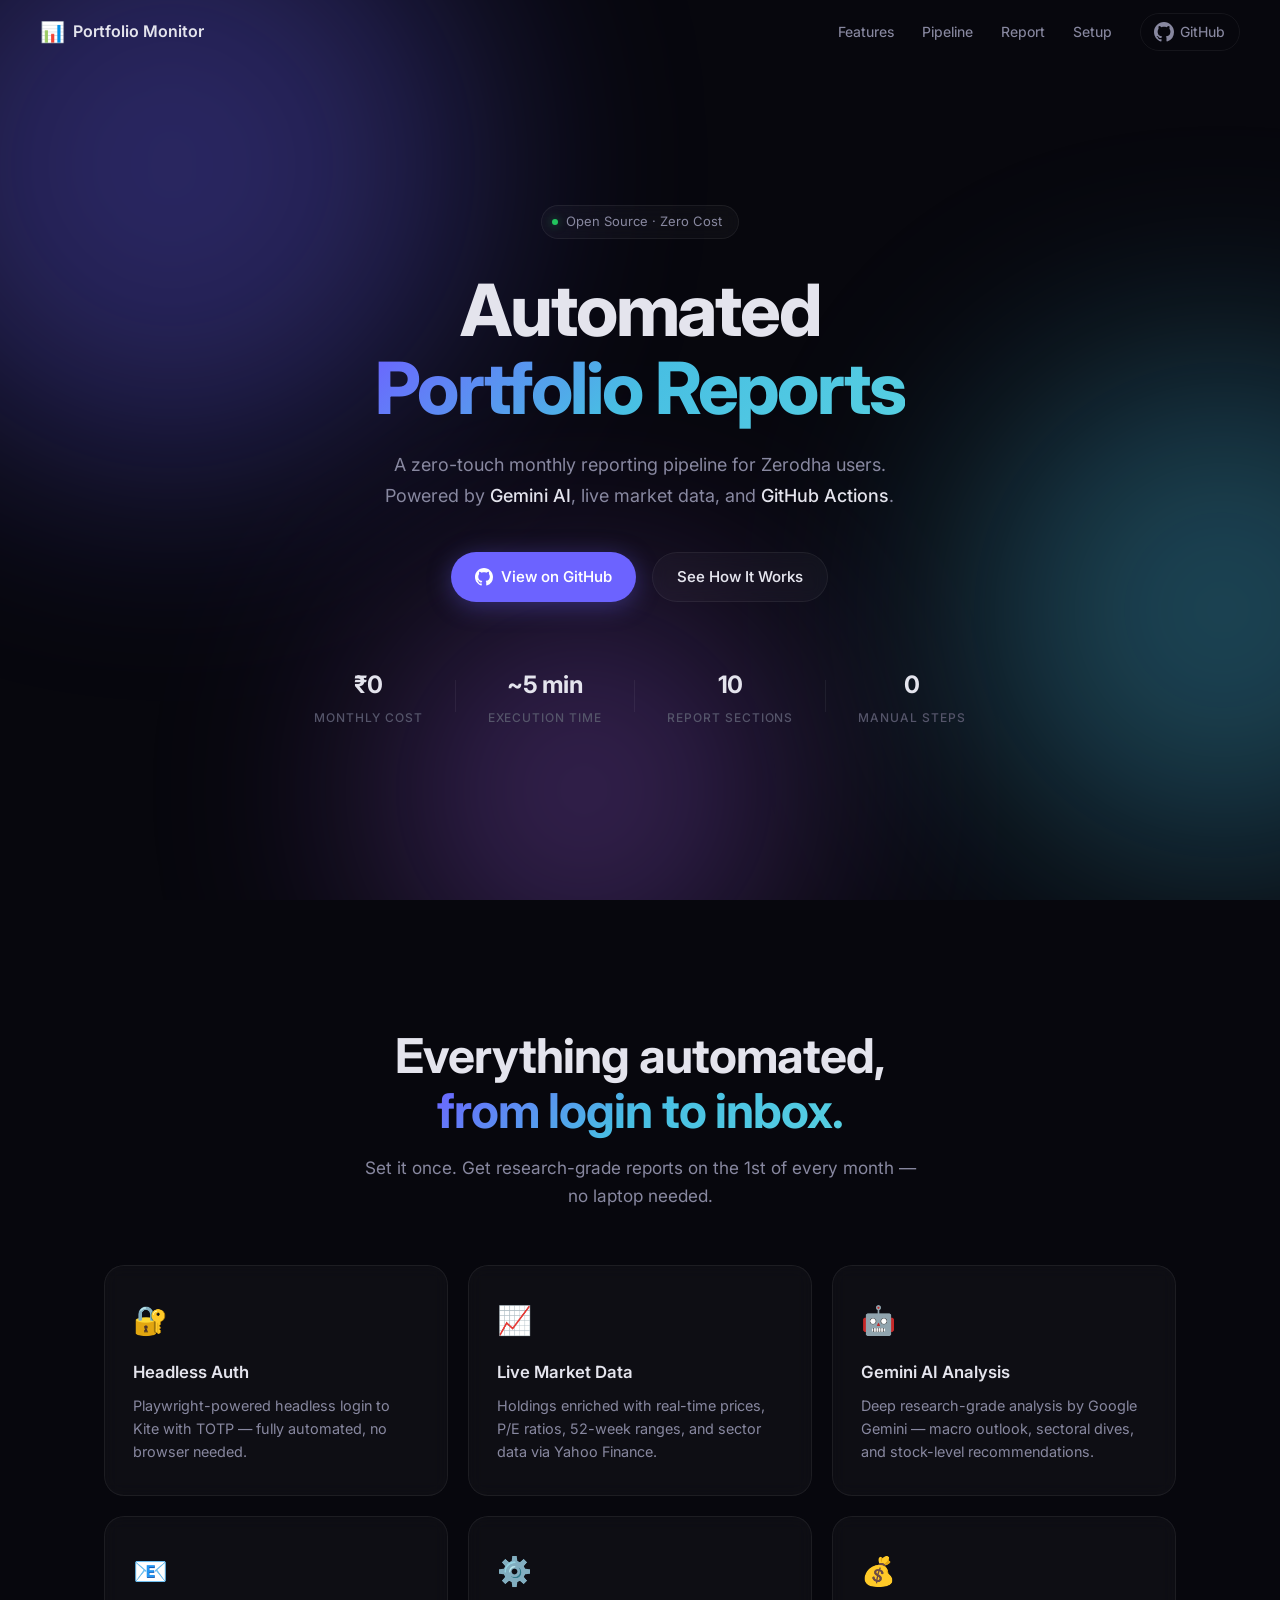
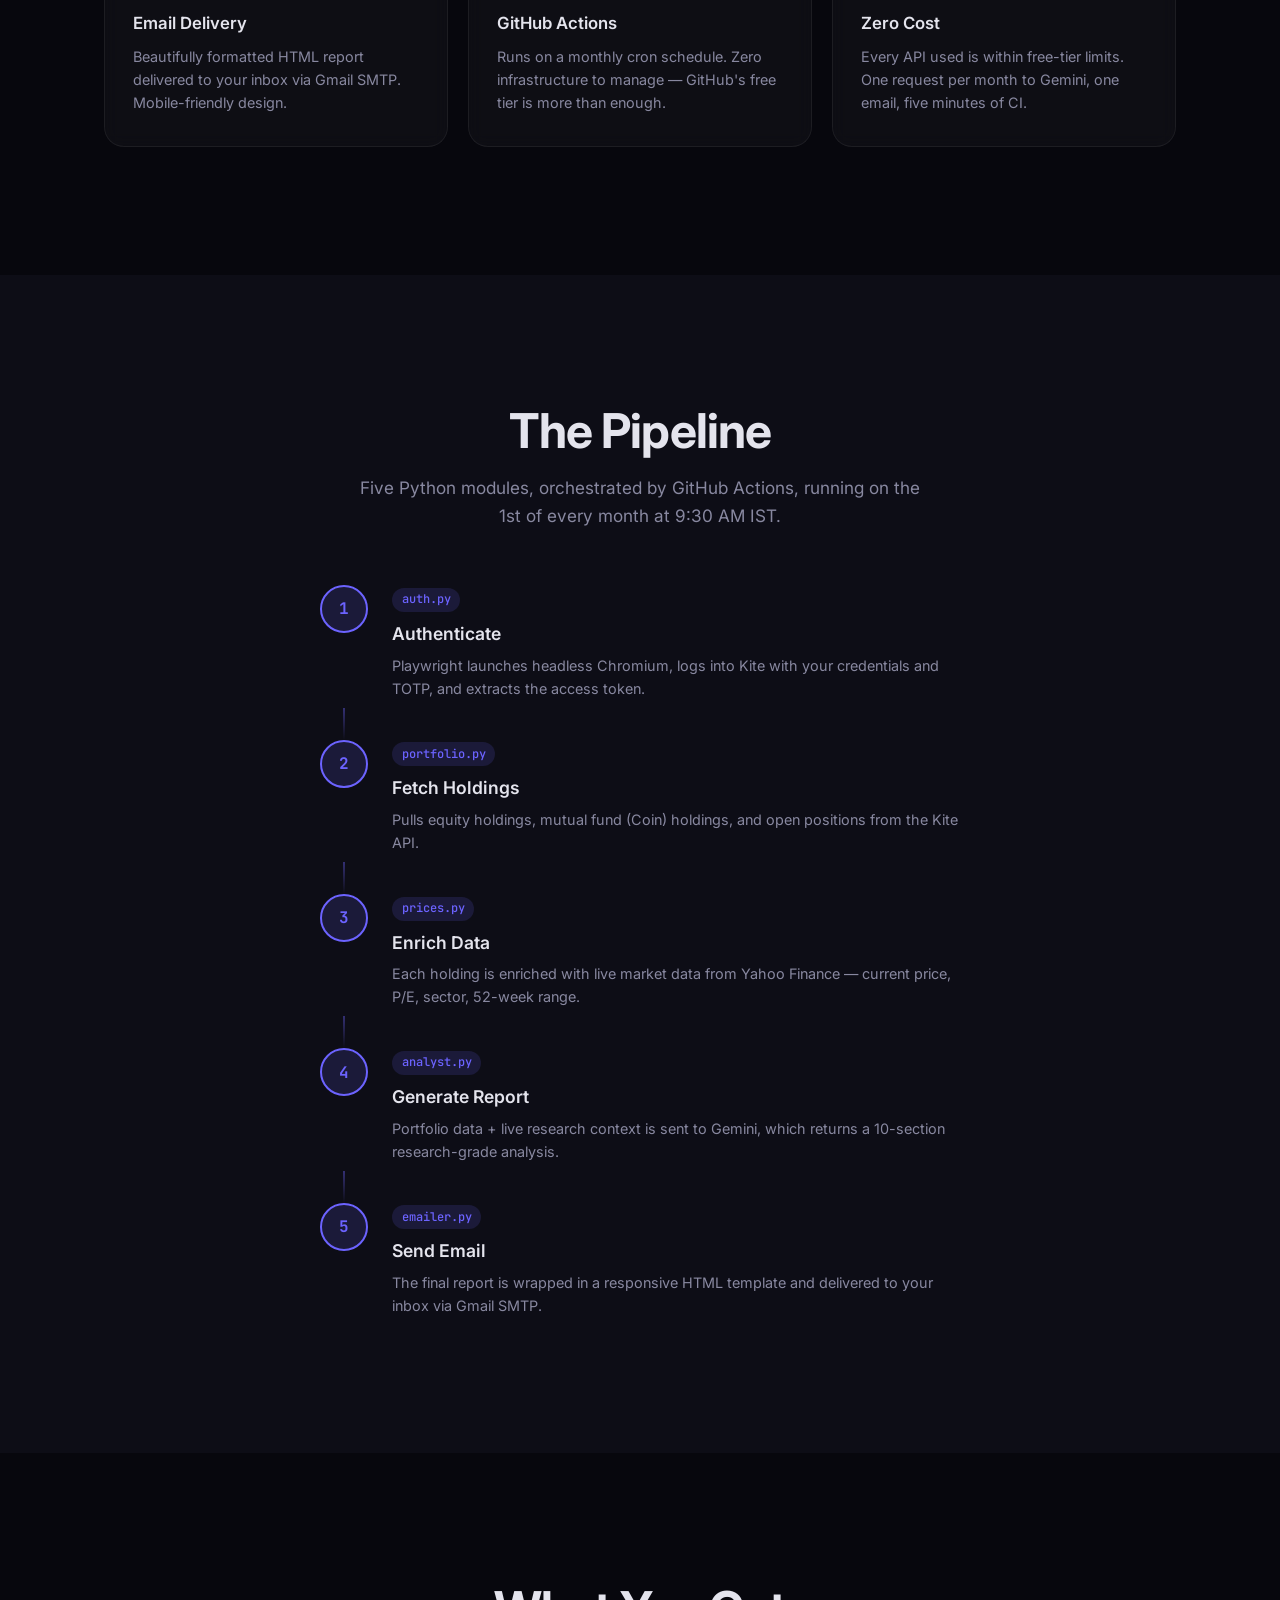
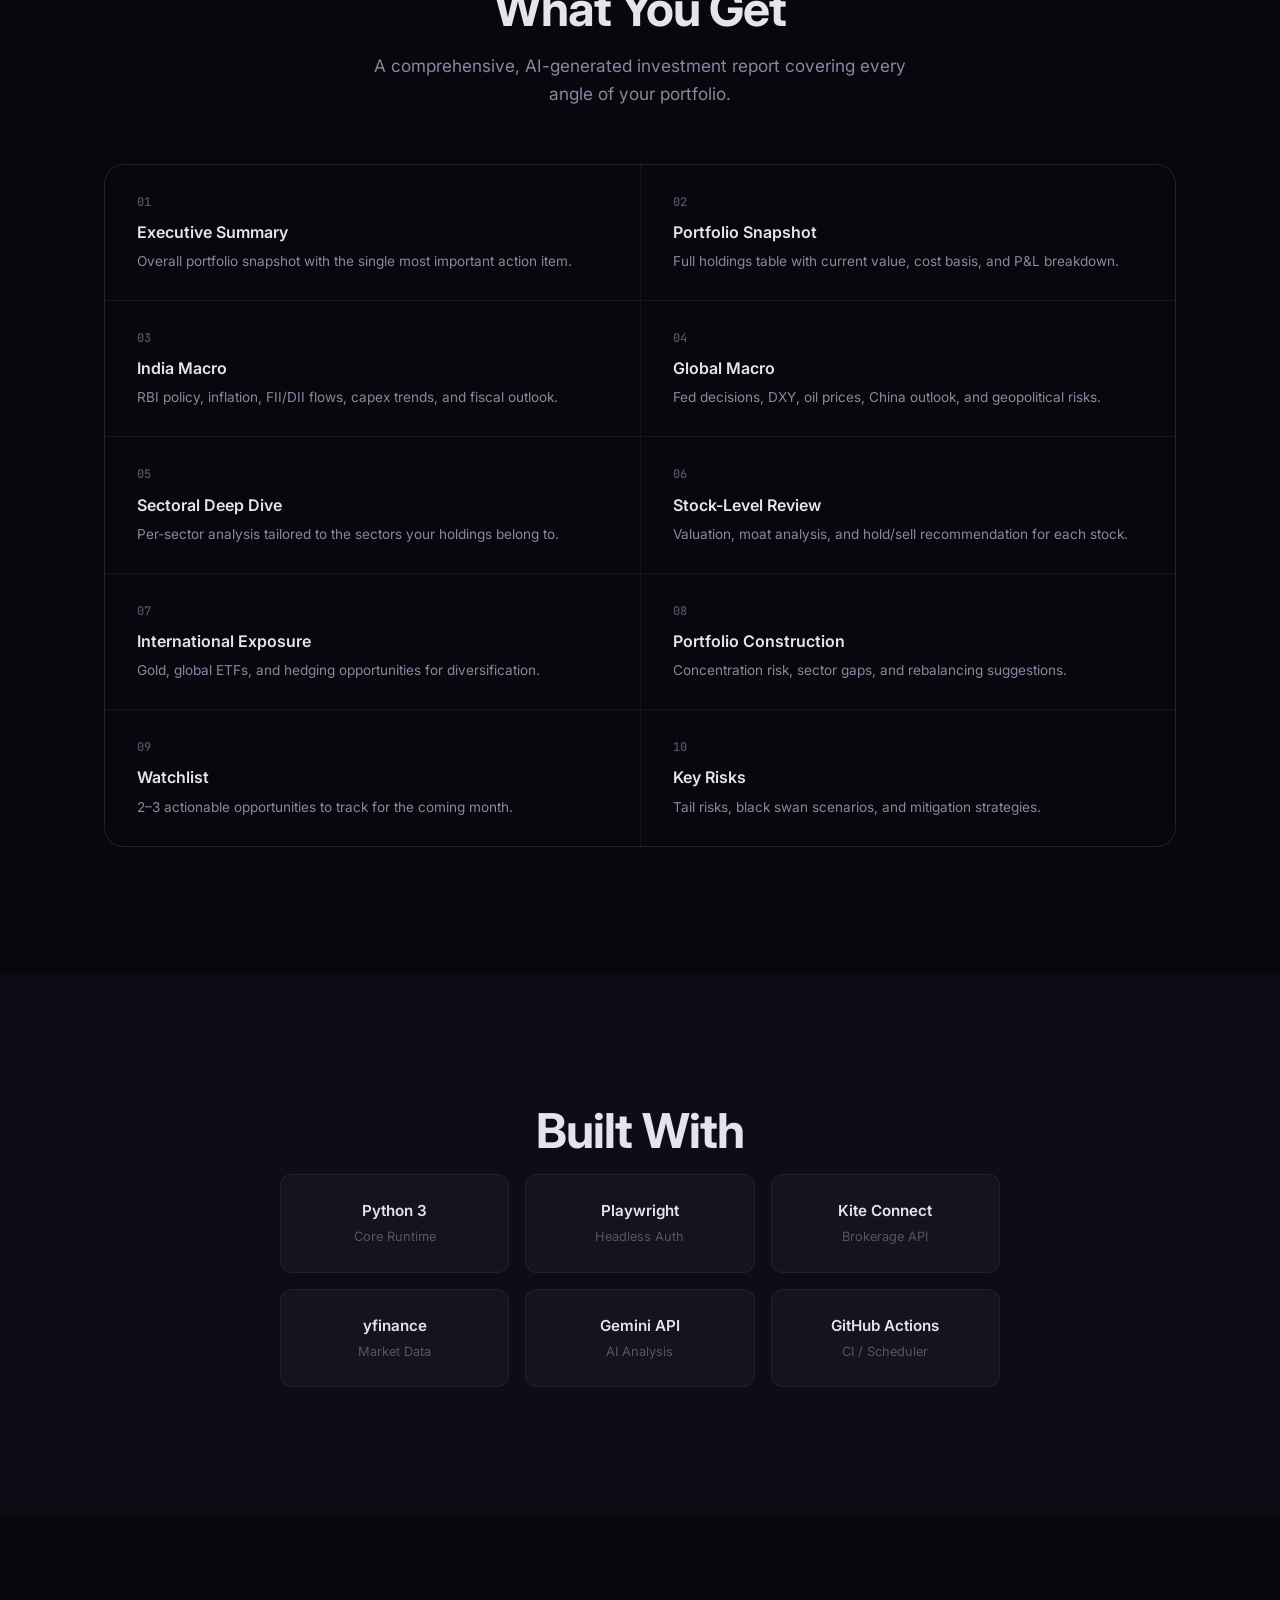
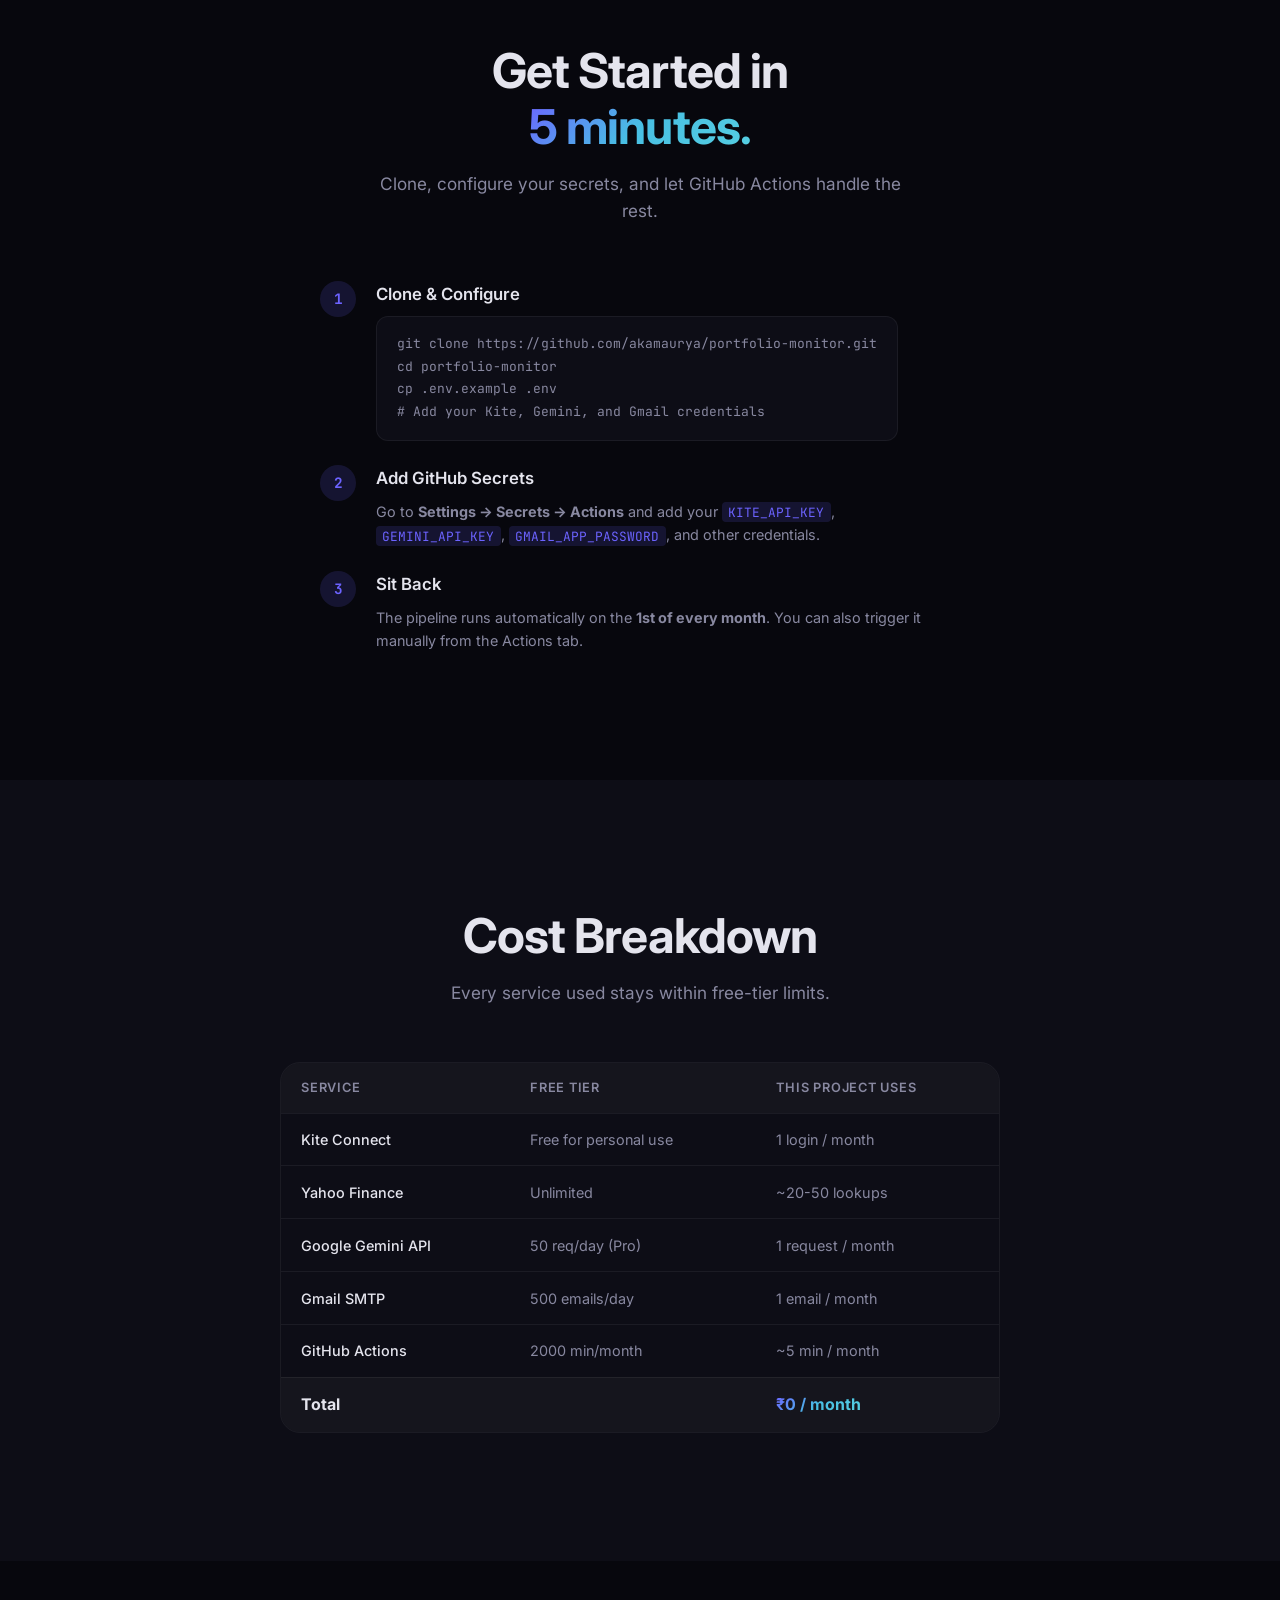
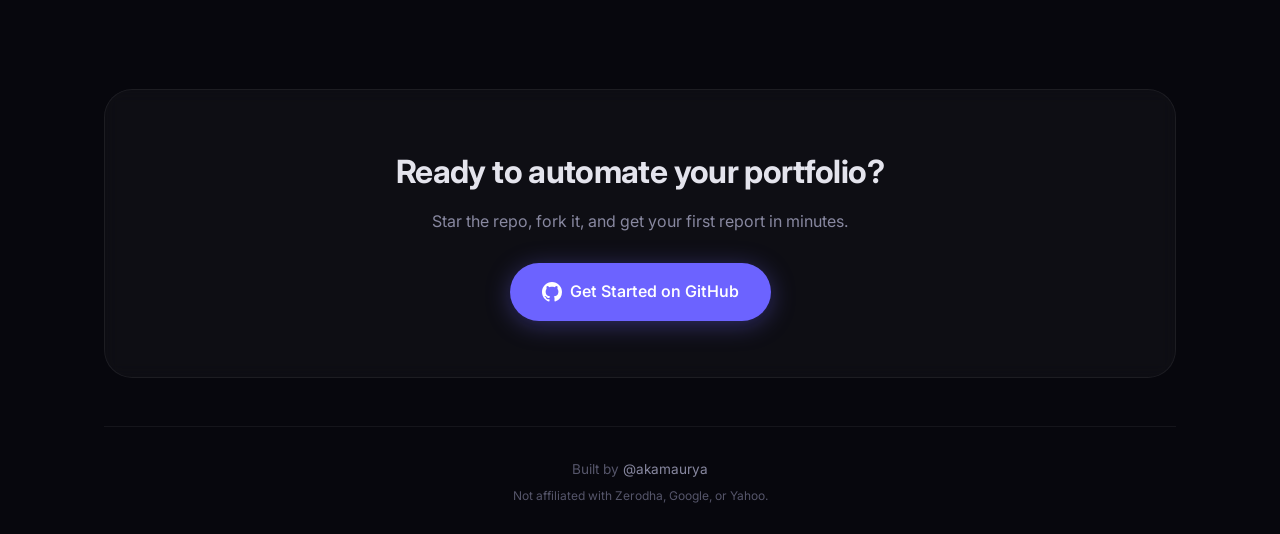
==== docs/index.html @ 53719cc4 "feat: implement premium dark-themed UI for Portfolio Monitor documentation" ====
<!DOCTYPE html>
<html lang="en">
<head>
  <meta charset="UTF-8" />
  <meta name="viewport" content="width=device-width, initial-scale=1.0" />
  <title>Portfolio Monitor — Automated Monthly Investment Reports</title>
  <meta name="description" content="Fully automated monthly portfolio reporting for Zerodha users. Zero-touch pipeline powered by GitHub Actions, Gemini AI, and live market data." />
  <meta name="theme-color" content="#0a0a0f" />

  <!-- Open Graph -->
  <meta property="og:title" content="Portfolio Monitor" />
  <meta property="og:description" content="Automated monthly investment reports for Zerodha portfolios. Powered by Gemini AI." />
  <meta property="og:type" content="website" />

  <!-- Fonts -->
  <link rel="preconnect" href="https://fonts.googleapis.com" />
  <link rel="preconnect" href="https://fonts.gstatic.com" crossorigin />
  <link href="https://fonts.googleapis.com/css2?family=Inter:wght@300;400;500;600;700&family=JetBrains+Mono:wght@400;500&display=swap" rel="stylesheet" />

  <link rel="stylesheet" href="style.css" />
</head>
<body>

  <!-- ─── Ambient Background ─── -->
  <div class="ambient-bg">
    <div class="orb orb-1"></div>
    <div class="orb orb-2"></div>
    <div class="orb orb-3"></div>
  </div>

  <!-- ─── Navigation ─── -->
  <nav class="nav" id="nav">
    <div class="nav-inner">
      <a href="#" class="nav-logo">
        <span class="nav-logo-icon">📊</span>
        <span class="nav-logo-text">Portfolio Monitor</span>
      </a>
      <div class="nav-links">
        <a href="#features">Features</a>
        <a href="#pipeline">Pipeline</a>
        <a href="#report">Report</a>
        <a href="#setup">Setup</a>
        <a href="https://github.com/akamaurya/portfolio-monitor" target="_blank" rel="noopener" class="nav-github">
          <svg width="20" height="20" viewBox="0 0 24 24" fill="currentColor"><path d="M12 0C5.37 0 0 5.37 0 12c0 5.31 3.435 9.795 8.205 11.385.6.105.825-.255.825-.57 0-.285-.015-1.23-.015-2.235-3.015.555-3.795-.735-4.035-1.41-.135-.345-.72-1.41-1.23-1.695-.42-.225-1.02-.78-.015-.795.945-.015 1.62.87 1.845 1.23 1.08 1.815 2.805 1.305 3.495.99.105-.78.42-1.305.765-1.605-2.67-.3-5.46-1.335-5.46-5.925 0-1.305.465-2.385 1.23-3.225-.12-.3-.54-1.53.12-3.18 0 0 1.005-.315 3.3 1.23.96-.27 1.98-.405 3-.405s2.04.135 3 .405c2.295-1.56 3.3-1.23 3.3-1.23.66 1.65.24 2.88.12 3.18.765.84 1.23 1.905 1.23 3.225 0 4.605-2.805 5.625-5.475 5.925.435.375.81 1.095.81 2.22 0 1.605-.015 2.895-.015 3.3 0 .315.225.69.825.57A12.02 12.02 0 0024 12c0-6.63-5.37-12-12-12z"/></svg>
          <span>GitHub</span>
        </a>
      </div>
    </div>
  </nav>

  <!-- ─── Hero ─── -->
  <header class="hero" id="hero">
    <div class="hero-content">
      <div class="hero-badge">
        <span class="badge-dot"></span>
        Open Source · Zero Cost
      </div>
      <h1 class="hero-title">
        Automated<br />
        <span class="gradient-text">Portfolio Reports</span>
      </h1>
      <p class="hero-subtitle">
        A zero-touch monthly reporting pipeline for Zerodha users.<br />
        Powered by <strong>Gemini AI</strong>, live market data, and <strong>GitHub Actions</strong>.
      </p>
      <div class="hero-actions">
        <a href="https://github.com/akamaurya/portfolio-monitor" target="_blank" rel="noopener" class="btn btn-primary">
          <svg width="18" height="18" viewBox="0 0 24 24" fill="currentColor"><path d="M12 0C5.37 0 0 5.37 0 12c0 5.31 3.435 9.795 8.205 11.385.6.105.825-.255.825-.57 0-.285-.015-1.23-.015-2.235-3.015.555-3.795-.735-4.035-1.41-.135-.345-.72-1.41-1.23-1.695-.42-.225-1.02-.78-.015-.795.945-.015 1.62.87 1.845 1.23 1.08 1.815 2.805 1.305 3.495.99.105-.78.42-1.305.765-1.605-2.67-.3-5.46-1.335-5.46-5.925 0-1.305.465-2.385 1.23-3.225-.12-.3-.54-1.53.12-3.18 0 0 1.005-.315 3.3 1.23.96-.27 1.98-.405 3-.405s2.04.135 3 .405c2.295-1.56 3.3-1.23 3.3-1.23.66 1.65.24 2.88.12 3.18.765.84 1.23 1.905 1.23 3.225 0 4.605-2.805 5.625-5.475 5.925.435.375.81 1.095.81 2.22 0 1.605-.015 2.895-.015 3.3 0 .315.225.69.825.57A12.02 12.02 0 0024 12c0-6.63-5.37-12-12-12z"/></svg>
          View on GitHub
        </a>
        <a href="#pipeline" class="btn btn-secondary">See How It Works</a>
      </div>

      <div class="hero-stats">
        <div class="stat">
          <span class="stat-value">₹0</span>
          <span class="stat-label">Monthly Cost</span>
        </div>
        <div class="stat-divider"></div>
        <div class="stat">
          <span class="stat-value">~5 min</span>
          <span class="stat-label">Execution Time</span>
        </div>
        <div class="stat-divider"></div>
        <div class="stat">
          <span class="stat-value">10</span>
          <span class="stat-label">Report Sections</span>
        </div>
        <div class="stat-divider"></div>
        <div class="stat">
          <span class="stat-value">0</span>
          <span class="stat-label">Manual Steps</span>
        </div>
      </div>
    </div>
  </header>

  <!-- ─── Features ─── -->
  <section class="section" id="features">
    <div class="container">
      <h2 class="section-title">Everything automated,<br /><span class="gradient-text">from login to inbox.</span></h2>
      <p class="section-subtitle">Set it once. Get research-grade reports on the 1st of every month — no laptop needed.</p>

      <div class="features-grid">
        <div class="feature-card" style="--delay: 0">
          <div class="feature-icon">🔐</div>
          <h3>Headless Auth</h3>
          <p>Playwright-powered headless login to Kite with TOTP — fully automated, no browser needed.</p>
        </div>
        <div class="feature-card" style="--delay: 1">
          <div class="feature-icon">📈</div>
          <h3>Live Market Data</h3>
          <p>Holdings enriched with real-time prices, P/E ratios, 52-week ranges, and sector data via Yahoo Finance.</p>
        </div>
        <div class="feature-card" style="--delay: 2">
          <div class="feature-icon">🤖</div>
          <h3>Gemini AI Analysis</h3>
          <p>Deep research-grade analysis by Google Gemini — macro outlook, sectoral dives, and stock-level recommendations.</p>
        </div>
        <div class="feature-card" style="--delay: 3">
          <div class="feature-icon">📧</div>
          <h3>Email Delivery</h3>
          <p>Beautifully formatted HTML report delivered to your inbox via Gmail SMTP. Mobile-friendly design.</p>
        </div>
        <div class="feature-card" style="--delay: 4">
          <div class="feature-icon">⚙️</div>
          <h3>GitHub Actions</h3>
          <p>Runs on a monthly cron schedule. Zero infrastructure to manage — GitHub's free tier is more than enough.</p>
        </div>
        <div class="feature-card" style="--delay: 5">
          <div class="feature-icon">💰</div>
          <h3>Zero Cost</h3>
          <p>Every API used is within free-tier limits. One request per month to Gemini, one email, five minutes of CI.</p>
        </div>
      </div>
    </div>
  </section>

  <!-- ─── Pipeline ─── -->
  <section class="section section-alt" id="pipeline">
    <div class="container">
      <h2 class="section-title">The Pipeline</h2>
      <p class="section-subtitle">Five Python modules, orchestrated by GitHub Actions, running on the 1st of every month at 9:30 AM IST.</p>

      <div class="pipeline">
        <div class="pipeline-step">
          <div class="pipeline-node">
            <span class="pipeline-num">1</span>
          </div>
          <div class="pipeline-content">
            <div class="pipeline-file">auth.py</div>
            <h3>Authenticate</h3>
            <p>Playwright launches headless Chromium, logs into Kite with your credentials and TOTP, and extracts the access token.</p>
          </div>
        </div>

        <div class="pipeline-connector"></div>

        <div class="pipeline-step">
          <div class="pipeline-node">
            <span class="pipeline-num">2</span>
          </div>
          <div class="pipeline-content">
            <div class="pipeline-file">portfolio.py</div>
            <h3>Fetch Holdings</h3>
            <p>Pulls equity holdings, mutual fund (Coin) holdings, and open positions from the Kite API.</p>
          </div>
        </div>

        <div class="pipeline-connector"></div>

        <div class="pipeline-step">
          <div class="pipeline-node">
            <span class="pipeline-num">3</span>
          </div>
          <div class="pipeline-content">
            <div class="pipeline-file">prices.py</div>
            <h3>Enrich Data</h3>
            <p>Each holding is enriched with live market data from Yahoo Finance — current price, P/E, sector, 52-week range.</p>
          </div>
        </div>

        <div class="pipeline-connector"></div>

        <div class="pipeline-step">
          <div class="pipeline-node">
            <span class="pipeline-num">4</span>
          </div>
          <div class="pipeline-content">
            <div class="pipeline-file">analyst.py</div>
            <h3>Generate Report</h3>
            <p>Portfolio data + live research context is sent to Gemini, which returns a 10-section research-grade analysis.</p>
          </div>
        </div>

        <div class="pipeline-connector"></div>

        <div class="pipeline-step">
          <div class="pipeline-node">
            <span class="pipeline-num">5</span>
          </div>
          <div class="pipeline-content">
            <div class="pipeline-file">emailer.py</div>
            <h3>Send Email</h3>
            <p>The final report is wrapped in a responsive HTML template and delivered to your inbox via Gmail SMTP.</p>
          </div>
        </div>
      </div>
    </div>
  </section>

  <!-- ─── Report Preview ─── -->
  <section class="section" id="report">
    <div class="container">
      <h2 class="section-title">What You Get</h2>
      <p class="section-subtitle">A comprehensive, AI-generated investment report covering every angle of your portfolio.</p>

      <div class="report-grid">
        <div class="report-item">
          <span class="report-num">01</span>
          <h4>Executive Summary</h4>
          <p>Overall portfolio snapshot with the single most important action item.</p>
        </div>
        <div class="report-item">
          <span class="report-num">02</span>
          <h4>Portfolio Snapshot</h4>
          <p>Full holdings table with current value, cost basis, and P&L breakdown.</p>
        </div>
        <div class="report-item">
          <span class="report-num">03</span>
          <h4>India Macro</h4>
          <p>RBI policy, inflation, FII/DII flows, capex trends, and fiscal outlook.</p>
        </div>
        <div class="report-item">
          <span class="report-num">04</span>
          <h4>Global Macro</h4>
          <p>Fed decisions, DXY, oil prices, China outlook, and geopolitical risks.</p>
        </div>
        <div class="report-item">
          <span class="report-num">05</span>
          <h4>Sectoral Deep Dive</h4>
          <p>Per-sector analysis tailored to the sectors your holdings belong to.</p>
        </div>
        <div class="report-item">
          <span class="report-num">06</span>
          <h4>Stock-Level Review</h4>
          <p>Valuation, moat analysis, and hold/sell recommendation for each stock.</p>
        </div>
        <div class="report-item">
          <span class="report-num">07</span>
          <h4>International Exposure</h4>
          <p>Gold, global ETFs, and hedging opportunities for diversification.</p>
        </div>
        <div class="report-item">
          <span class="report-num">08</span>
          <h4>Portfolio Construction</h4>
          <p>Concentration risk, sector gaps, and rebalancing suggestions.</p>
        </div>
        <div class="report-item">
          <span class="report-num">09</span>
          <h4>Watchlist</h4>
          <p>2–3 actionable opportunities to track for the coming month.</p>
        </div>
        <div class="report-item">
          <span class="report-num">10</span>
          <h4>Key Risks</h4>
          <p>Tail risks, black swan scenarios, and mitigation strategies.</p>
        </div>
      </div>
    </div>
  </section>

  <!-- ─── Tech Stack ─── -->
  <section class="section section-alt" id="stack">
    <div class="container">
      <h2 class="section-title">Built With</h2>
      <div class="tech-grid">
        <div class="tech-item">
          <span class="tech-name">Python 3</span>
          <span class="tech-role">Core Runtime</span>
        </div>
        <div class="tech-item">
          <span class="tech-name">Playwright</span>
          <span class="tech-role">Headless Auth</span>
        </div>
        <div class="tech-item">
          <span class="tech-name">Kite Connect</span>
          <span class="tech-role">Brokerage API</span>
        </div>
        <div class="tech-item">
          <span class="tech-name">yfinance</span>
          <span class="tech-role">Market Data</span>
        </div>
        <div class="tech-item">
          <span class="tech-name">Gemini API</span>
          <span class="tech-role">AI Analysis</span>
        </div>
        <div class="tech-item">
          <span class="tech-name">GitHub Actions</span>
          <span class="tech-role">CI / Scheduler</span>
        </div>
      </div>
    </div>
  </section>

  <!-- ─── Quick Setup ─── -->
  <section class="section" id="setup">
    <div class="container">
      <h2 class="section-title">Get Started in<br /><span class="gradient-text">5 minutes.</span></h2>
      <p class="section-subtitle">Clone, configure your secrets, and let GitHub Actions handle the rest.</p>

      <div class="setup-steps">
        <div class="setup-step">
          <div class="setup-num">1</div>
          <div class="setup-body">
            <h4>Clone & Configure</h4>
            <pre><code>git clone https://github.com/akamaurya/portfolio-monitor.git
cd portfolio-monitor
cp .env.example .env
# Add your Kite, Gemini, and Gmail credentials</code></pre>
          </div>
        </div>

        <div class="setup-step">
          <div class="setup-num">2</div>
          <div class="setup-body">
            <h4>Add GitHub Secrets</h4>
            <p>Go to <strong>Settings → Secrets → Actions</strong> and add your <code>KITE_API_KEY</code>, <code>GEMINI_API_KEY</code>, <code>GMAIL_APP_PASSWORD</code>, and other credentials.</p>
          </div>
        </div>

        <div class="setup-step">
          <div class="setup-num">3</div>
          <div class="setup-body">
            <h4>Sit Back</h4>
            <p>The pipeline runs automatically on the <strong>1st of every month</strong>. You can also trigger it manually from the Actions tab.</p>
          </div>
        </div>
      </div>
    </div>
  </section>

  <!-- ─── Cost Table ─── -->
  <section class="section section-alt" id="cost">
    <div class="container">
      <h2 class="section-title">Cost Breakdown</h2>
      <p class="section-subtitle">Every service used stays within free-tier limits.</p>

      <div class="cost-table-wrapper">
        <table class="cost-table">
          <thead>
            <tr>
              <th>Service</th>
              <th>Free Tier</th>
              <th>This Project Uses</th>
            </tr>
          </thead>
          <tbody>
            <tr>
              <td>Kite Connect</td>
              <td>Free for personal use</td>
              <td>1 login / month</td>
            </tr>
            <tr>
              <td>Yahoo Finance</td>
              <td>Unlimited</td>
              <td>~20-50 lookups</td>
            </tr>
            <tr>
              <td>Google Gemini API</td>
              <td>50 req/day (Pro)</td>
              <td>1 request / month</td>
            </tr>
            <tr>
              <td>Gmail SMTP</td>
              <td>500 emails/day</td>
              <td>1 email / month</td>
            </tr>
            <tr>
              <td>GitHub Actions</td>
              <td>2000 min/month</td>
              <td>~5 min / month</td>
            </tr>
          </tbody>
          <tfoot>
            <tr>
              <td colspan="2"><strong>Total</strong></td>
              <td><strong class="gradient-text">₹0 / month</strong></td>
            </tr>
          </tfoot>
        </table>
      </div>
    </div>
  </section>

  <!-- ─── CTA Footer ─── -->
  <footer class="footer">
    <div class="container">
      <div class="footer-cta">
        <h2>Ready to automate your portfolio?</h2>
        <p>Star the repo, fork it, and get your first report in minutes.</p>
        <a href="https://github.com/akamaurya/portfolio-monitor" target="_blank" rel="noopener" class="btn btn-primary btn-lg">
          <svg width="20" height="20" viewBox="0 0 24 24" fill="currentColor"><path d="M12 0C5.37 0 0 5.37 0 12c0 5.31 3.435 9.795 8.205 11.385.6.105.825-.255.825-.57 0-.285-.015-1.23-.015-2.235-3.015.555-3.795-.735-4.035-1.41-.135-.345-.72-1.41-1.23-1.695-.42-.225-1.02-.78-.015-.795.945-.015 1.62.87 1.845 1.23 1.08 1.815 2.805 1.305 3.495.99.105-.78.42-1.305.765-1.605-2.67-.3-5.46-1.335-5.46-5.925 0-1.305.465-2.385 1.23-3.225-.12-.3-.54-1.53.12-3.18 0 0 1.005-.315 3.3 1.23.96-.27 1.98-.405 3-.405s2.04.135 3 .405c2.295-1.56 3.3-1.23 3.3-1.23.66 1.65.24 2.88.12 3.18.765.84 1.23 1.905 1.23 3.225 0 4.605-2.805 5.625-5.475 5.925.435.375.81 1.095.81 2.22 0 1.605-.015 2.895-.015 3.3 0 .315.225.69.825.57A12.02 12.02 0 0024 12c0-6.63-5.37-12-12-12z"/></svg>
          Get Started on GitHub
        </a>
      </div>
      <div class="footer-bottom">
        <p>Built by <a href="https://github.com/akamaurya" target="_blank" rel="noopener">@akamaurya</a></p>
        <p class="footer-disclaimer">Not affiliated with Zerodha, Google, or Yahoo.</p>
      </div>
    </div>
  </footer>

  <script src="script.js"></script>
</body>
</html>
---- docs/style.css ----
/* ═══════════════════════════════════════════════════════════════
   Portfolio Monitor — GitHub Pages Stylesheet
   Premium dark theme with glassmorphism and subtle motion
   ═══════════════════════════════════════════════════════════════ */

/* ─── Reset & Variables ─── */
*,
*::before,
*::after {
  margin: 0;
  padding: 0;
  box-sizing: border-box;
}

:root {
  /* Surface palette */
  --bg:          #07070d;
  --bg-soft:     #0d0d16;
  --bg-card:     rgba(255, 255, 255, 0.03);
  --bg-card-hover: rgba(255, 255, 255, 0.06);
  --border:      rgba(255, 255, 255, 0.06);
  --border-hover: rgba(255, 255, 255, 0.12);

  /* Text */
  --text:        #e4e4ed;
  --text-muted:  #8888a0;
  --text-dim:    #55556a;

  /* Accent */
  --accent:      #6c63ff;
  --accent-soft: rgba(108, 99, 255, 0.15);
  --accent-glow: rgba(108, 99, 255, 0.35);

  /* Gradient */
  --gradient: linear-gradient(135deg, #6c63ff 0%, #48bfe3 50%, #56cfe1 100%);

  /* Spacing */
  --section-pad: clamp(4rem, 10vw, 8rem);

  /* Radius */
  --radius:    12px;
  --radius-lg: 20px;
  --radius-xl: 28px;

  /* Font */
  --font:  'Inter', -apple-system, BlinkMacSystemFont, sans-serif;
  --mono:  'JetBrains Mono', 'Fira Code', monospace;
}

html {
  scroll-behavior: smooth;
  -webkit-font-smoothing: antialiased;
  -moz-osx-font-smoothing: grayscale;
}

body {
  font-family: var(--font);
  background: var(--bg);
  color: var(--text);
  line-height: 1.6;
  overflow-x: hidden;
}

a {
  color: inherit;
  text-decoration: none;
}

img {
  max-width: 100%;
  display: block;
}

/* ─── Ambient Background ─── */
.ambient-bg {
  position: fixed;
  inset: 0;
  z-index: 0;
  pointer-events: none;
  overflow: hidden;
}

.orb {
  position: absolute;
  border-radius: 50%;
  filter: blur(120px);
  opacity: 0.35;
}

.orb-1 {
  width: 600px;
  height: 600px;
  background: var(--accent);
  top: -15%;
  left: -10%;
  animation: float 20s ease-in-out infinite;
}

.orb-2 {
  width: 500px;
  height: 500px;
  background: #48bfe3;
  top: 40%;
  right: -15%;
  animation: float 25s ease-in-out infinite reverse;
}

.orb-3 {
  width: 400px;
  height: 400px;
  background: #9b5de5;
  bottom: -10%;
  left: 30%;
  animation: float 22s ease-in-out infinite 3s;
}

@keyframes float {
  0%, 100% { transform: translate(0, 0) scale(1); }
  33%      { transform: translate(30px, -20px) scale(1.05); }
  66%      { transform: translate(-20px, 15px) scale(0.95); }
}

/* ─── Navigation ─── */
.nav {
  position: fixed;
  top: 0;
  left: 0;
  right: 0;
  z-index: 100;
  padding: 0 1.5rem;
  transition: background 0.3s, backdrop-filter 0.3s, border-color 0.3s;
  border-bottom: 1px solid transparent;
}

.nav.scrolled {
  background: rgba(7, 7, 13, 0.8);
  backdrop-filter: blur(20px) saturate(1.5);
  border-bottom-color: var(--border);
}

.nav-inner {
  max-width: 1200px;
  margin: 0 auto;
  display: flex;
  align-items: center;
  justify-content: space-between;
  height: 64px;
}

.nav-logo {
  display: flex;
  align-items: center;
  gap: 0.5rem;
  font-weight: 600;
  font-size: 1rem;
}

.nav-logo-icon {
  font-size: 1.25rem;
}

.nav-links {
  display: flex;
  align-items: center;
  gap: 1.75rem;
}

.nav-links a {
  font-size: 0.875rem;
  color: var(--text-muted);
  transition: color 0.2s;
  font-weight: 450;
}

.nav-links a:hover {
  color: var(--text);
}

.nav-github {
  display: flex;
  align-items: center;
  gap: 0.375rem;
  padding: 0.4rem 0.85rem;
  border-radius: 999px;
  border: 1px solid var(--border);
  transition: border-color 0.2s, background 0.2s;
}

.nav-github:hover {
  border-color: var(--border-hover);
  background: var(--bg-card);
}

/* ─── Container ─── */
.container {
  max-width: 1120px;
  margin: 0 auto;
  padding: 0 1.5rem;
}

/* ─── Sections ─── */
.section {
  position: relative;
  z-index: 1;
  padding: var(--section-pad) 0;
}

.section-alt {
  background: var(--bg-soft);
}

.section-title {
  font-size: clamp(2rem, 4vw, 3rem);
  font-weight: 700;
  line-height: 1.15;
  text-align: center;
  margin-bottom: 1rem;
  letter-spacing: -0.02em;
}

.section-subtitle {
  text-align: center;
  color: var(--text-muted);
  font-size: 1.075rem;
  max-width: 560px;
  margin: 0 auto 3.5rem;
  line-height: 1.6;
}

.gradient-text {
  background: var(--gradient);
  -webkit-background-clip: text;
  background-clip: text;
  -webkit-text-fill-color: transparent;
}

/* ─── Hero ─── */
.hero {
  position: relative;
  z-index: 1;
  display: flex;
  align-items: center;
  justify-content: center;
  min-height: 100vh;
  text-align: center;
  padding: 6rem 1.5rem 4rem;
}

.hero-content {
  max-width: 760px;
}

.hero-badge {
  display: inline-flex;
  align-items: center;
  gap: 0.5rem;
  padding: 0.35rem 1rem 0.35rem 0.65rem;
  border-radius: 999px;
  border: 1px solid var(--border);
  background: var(--bg-card);
  font-size: 0.8125rem;
  color: var(--text-muted);
  margin-bottom: 2rem;
  backdrop-filter: blur(8px);
}

.badge-dot {
  width: 6px;
  height: 6px;
  border-radius: 50%;
  background: #22c55e;
  box-shadow: 0 0 8px #22c55e88;
  animation: pulse 2s ease-in-out infinite;
}

@keyframes pulse {
  0%, 100% { opacity: 1; transform: scale(1); }
  50%      { opacity: 0.6; transform: scale(0.85); }
}

.hero-title {
  font-size: clamp(2.75rem, 6.5vw, 4.5rem);
  font-weight: 750;
  line-height: 1.08;
  letter-spacing: -0.03em;
  margin-bottom: 1.5rem;
}

.hero-subtitle {
  font-size: 1.125rem;
  color: var(--text-muted);
  line-height: 1.7;
  margin-bottom: 2.5rem;
}

.hero-subtitle strong {
  color: var(--text);
  font-weight: 500;
}

/* ─── Buttons ─── */
.hero-actions {
  display: flex;
  gap: 1rem;
  justify-content: center;
  flex-wrap: wrap;
  margin-bottom: 4rem;
}

.btn {
  display: inline-flex;
  align-items: center;
  gap: 0.5rem;
  padding: 0.75rem 1.5rem;
  border-radius: 999px;
  font-size: 0.9375rem;
  font-weight: 550;
  font-family: var(--font);
  cursor: pointer;
  transition: transform 0.2s, box-shadow 0.2s, background 0.2s;
  border: none;
}

.btn:hover {
  transform: translateY(-1px);
}

.btn-primary {
  background: var(--accent);
  color: #fff;
  box-shadow: 0 4px 24px var(--accent-glow);
}

.btn-primary:hover {
  box-shadow: 0 8px 32px var(--accent-glow);
}

.btn-secondary {
  background: var(--bg-card);
  color: var(--text);
  border: 1px solid var(--border);
  backdrop-filter: blur(8px);
}

.btn-secondary:hover {
  background: var(--bg-card-hover);
  border-color: var(--border-hover);
}

.btn-lg {
  padding: 1rem 2rem;
  font-size: 1rem;
}

/* ─── Hero Stats ─── */
.hero-stats {
  display: flex;
  align-items: center;
  justify-content: center;
  gap: 2rem;
  flex-wrap: wrap;
}

.stat {
  display: flex;
  flex-direction: column;
  align-items: center;
  gap: 0.25rem;
}

.stat-value {
  font-size: 1.5rem;
  font-weight: 700;
  letter-spacing: -0.02em;
}

.stat-label {
  font-size: 0.75rem;
  color: var(--text-dim);
  text-transform: uppercase;
  letter-spacing: 0.08em;
  font-weight: 500;
}

.stat-divider {
  width: 1px;
  height: 32px;
  background: var(--border);
}

/* ─── Feature Cards ─── */
.features-grid {
  display: grid;
  grid-template-columns: repeat(3, 1fr);
  gap: 1.25rem;
}

.feature-card {
  background: var(--bg-card);
  border: 1px solid var(--border);
  border-radius: var(--radius-lg);
  padding: 2rem 1.75rem;
  transition: border-color 0.3s, background 0.3s, transform 0.3s;
  backdrop-filter: blur(8px);

  /* Scroll-animation base */
  opacity: 0;
  transform: translateY(24px);
  animation: reveal 0.6s ease forwards;
  animation-delay: calc(var(--delay) * 0.1s);
}

.feature-card:hover {
  border-color: var(--border-hover);
  background: var(--bg-card-hover);
  transform: translateY(-2px);
}

.feature-icon {
  font-size: 1.75rem;
  margin-bottom: 1rem;
}

.feature-card h3 {
  font-size: 1.05rem;
  font-weight: 600;
  margin-bottom: 0.5rem;
}

.feature-card p {
  font-size: 0.9rem;
  color: var(--text-muted);
  line-height: 1.6;
}

@keyframes reveal {
  to {
    opacity: 1;
    transform: translateY(0);
  }
}

/* ─── Pipeline ─── */
.pipeline {
  max-width: 640px;
  margin: 0 auto;
  position: relative;
}

.pipeline-step {
  display: flex;
  gap: 1.5rem;
  align-items: flex-start;
}

.pipeline-node {
  flex-shrink: 0;
  width: 48px;
  height: 48px;
  border-radius: 50%;
  background: var(--accent-soft);
  border: 2px solid var(--accent);
  display: flex;
  align-items: center;
  justify-content: center;
  position: relative;
  z-index: 2;
}

.pipeline-num {
  font-size: 1rem;
  font-weight: 700;
  color: var(--accent);
  font-family: var(--mono);
}

.pipeline-connector {
  width: 2px;
  height: 32px;
  background: linear-gradient(to bottom, var(--accent) 0%, transparent 100%);
  margin-left: 23px;
  opacity: 0.4;
}

.pipeline-content {
  padding-bottom: 0.5rem;
}

.pipeline-file {
  display: inline-block;
  font-family: var(--mono);
  font-size: 0.75rem;
  color: var(--accent);
  background: var(--accent-soft);
  padding: 0.15rem 0.6rem;
  border-radius: 999px;
  margin-bottom: 0.5rem;
  font-weight: 500;
}

.pipeline-content h3 {
  font-size: 1.1rem;
  font-weight: 600;
  margin-bottom: 0.35rem;
}

.pipeline-content p {
  font-size: 0.9rem;
  color: var(--text-muted);
  line-height: 1.6;
}

/* ─── Report Grid ─── */
.report-grid {
  display: grid;
  grid-template-columns: repeat(2, 1fr);
  gap: 1px;
  background: var(--border);
  border-radius: var(--radius-lg);
  overflow: hidden;
  border: 1px solid var(--border);
}

.report-item {
  background: var(--bg);
  padding: 1.75rem 2rem;
  transition: background 0.2s;
}

.report-item:hover {
  background: var(--bg-card-hover);
}

.report-num {
  font-family: var(--mono);
  font-size: 0.75rem;
  color: var(--text-dim);
  display: block;
  margin-bottom: 0.5rem;
  font-weight: 500;
}

.report-item h4 {
  font-size: 1rem;
  font-weight: 600;
  margin-bottom: 0.35rem;
}

.report-item p {
  font-size: 0.85rem;
  color: var(--text-muted);
  line-height: 1.55;
}

/* ─── Tech Stack ─── */
.tech-grid {
  display: grid;
  grid-template-columns: repeat(3, 1fr);
  gap: 1rem;
  max-width: 720px;
  margin: 0 auto;
}

.tech-item {
  text-align: center;
  padding: 1.5rem;
  border-radius: var(--radius);
  border: 1px solid var(--border);
  background: var(--bg-card);
  transition: border-color 0.2s, transform 0.2s;
}

.tech-item:hover {
  border-color: var(--border-hover);
  transform: translateY(-2px);
}

.tech-name {
  display: block;
  font-weight: 600;
  font-size: 0.95rem;
  margin-bottom: 0.25rem;
}

.tech-role {
  display: block;
  font-size: 0.8rem;
  color: var(--text-dim);
}

/* ─── Setup Steps ─── */
.setup-steps {
  max-width: 640px;
  margin: 0 auto;
  display: flex;
  flex-direction: column;
  gap: 1.5rem;
}

.setup-step {
  display: flex;
  gap: 1.25rem;
  align-items: flex-start;
}

.setup-num {
  flex-shrink: 0;
  width: 36px;
  height: 36px;
  border-radius: 50%;
  background: var(--accent-soft);
  color: var(--accent);
  font-weight: 700;
  font-family: var(--mono);
  display: flex;
  align-items: center;
  justify-content: center;
  font-size: 0.9rem;
}

.setup-body h4 {
  font-size: 1.05rem;
  font-weight: 600;
  margin-bottom: 0.5rem;
}

.setup-body p {
  font-size: 0.9rem;
  color: var(--text-muted);
  line-height: 1.6;
}

.setup-body code {
  font-family: var(--mono);
  font-size: 0.8rem;
  background: var(--accent-soft);
  padding: 0.1rem 0.4rem;
  border-radius: 4px;
  color: var(--accent);
}

.setup-body pre {
  background: var(--bg-soft);
  border: 1px solid var(--border);
  border-radius: var(--radius);
  padding: 1rem 1.25rem;
  overflow-x: auto;
  margin-top: 0.5rem;
}

.setup-body pre code {
  background: none;
  padding: 0;
  color: var(--text-muted);
  font-size: 0.8125rem;
  line-height: 1.7;
}

/* ─── Cost Table ─── */
.cost-table-wrapper {
  max-width: 720px;
  margin: 0 auto;
  border-radius: var(--radius-lg);
  overflow: hidden;
  border: 1px solid var(--border);
}

.cost-table {
  width: 100%;
  border-collapse: collapse;
}

.cost-table th,
.cost-table td {
  padding: 0.9rem 1.25rem;
  text-align: left;
  font-size: 0.9rem;
}

.cost-table thead {
  background: var(--bg-card);
}

.cost-table th {
  font-weight: 600;
  font-size: 0.8rem;
  text-transform: uppercase;
  letter-spacing: 0.06em;
  color: var(--text-muted);
}

.cost-table tbody tr {
  border-top: 1px solid var(--border);
}

.cost-table tbody td {
  color: var(--text-muted);
}

.cost-table tbody td:first-child {
  color: var(--text);
  font-weight: 500;
}

.cost-table tfoot tr {
  border-top: 1px solid var(--border);
  background: var(--bg-card);
}

.cost-table tfoot td {
  font-size: 1rem;
}

/* ─── Footer ─── */
.footer {
  position: relative;
  z-index: 1;
  padding: var(--section-pad) 0 2rem;
}

.footer-cta {
  text-align: center;
  padding: 3.5rem 2rem;
  background: var(--bg-card);
  border: 1px solid var(--border);
  border-radius: var(--radius-xl);
  backdrop-filter: blur(8px);
  margin-bottom: 3rem;
}

.footer-cta h2 {
  font-size: clamp(1.5rem, 3vw, 2rem);
  font-weight: 700;
  margin-bottom: 0.75rem;
  letter-spacing: -0.02em;
}

.footer-cta p {
  color: var(--text-muted);
  margin-bottom: 1.75rem;
}

.footer-bottom {
  text-align: center;
  padding-top: 2rem;
  border-top: 1px solid var(--border);
}

.footer-bottom p {
  font-size: 0.85rem;
  color: var(--text-dim);
}

.footer-bottom a {
  color: var(--text-muted);
  transition: color 0.2s;
}

.footer-bottom a:hover {
  color: var(--text);
}

.footer-disclaimer {
  margin-top: 0.35rem;
  font-size: 0.75rem !important;
}

/* ─── Responsive ─── */
@media (max-width: 768px) {
  .nav-links a:not(.nav-github) {
    display: none;
  }

  .features-grid {
    grid-template-columns: 1fr;
  }

  .report-grid {
    grid-template-columns: 1fr;
  }

  .tech-grid {
    grid-template-columns: repeat(2, 1fr);
  }

  .hero-stats {
    gap: 1.25rem;
  }

  .stat-divider {
    display: none;
  }

  .hero-stats {
    display: grid;
    grid-template-columns: repeat(2, 1fr);
    gap: 1.5rem;
  }

  .cost-table th:nth-child(2),
  .cost-table td:nth-child(2) {
    display: none;
  }
}

@media (max-width: 480px) {
  .tech-grid {
    grid-template-columns: 1fr;
  }

  .hero-title {
    font-size: 2.25rem;
  }
}

/* ─── Scroll Reveal (JS-driven) ─── */
[data-reveal] {
  opacity: 0;
  transform: translateY(24px);
  transition: opacity 0.6s ease, transform 0.6s ease;
}

[data-reveal].visible {
  opacity: 1;
  transform: translateY(0);
}
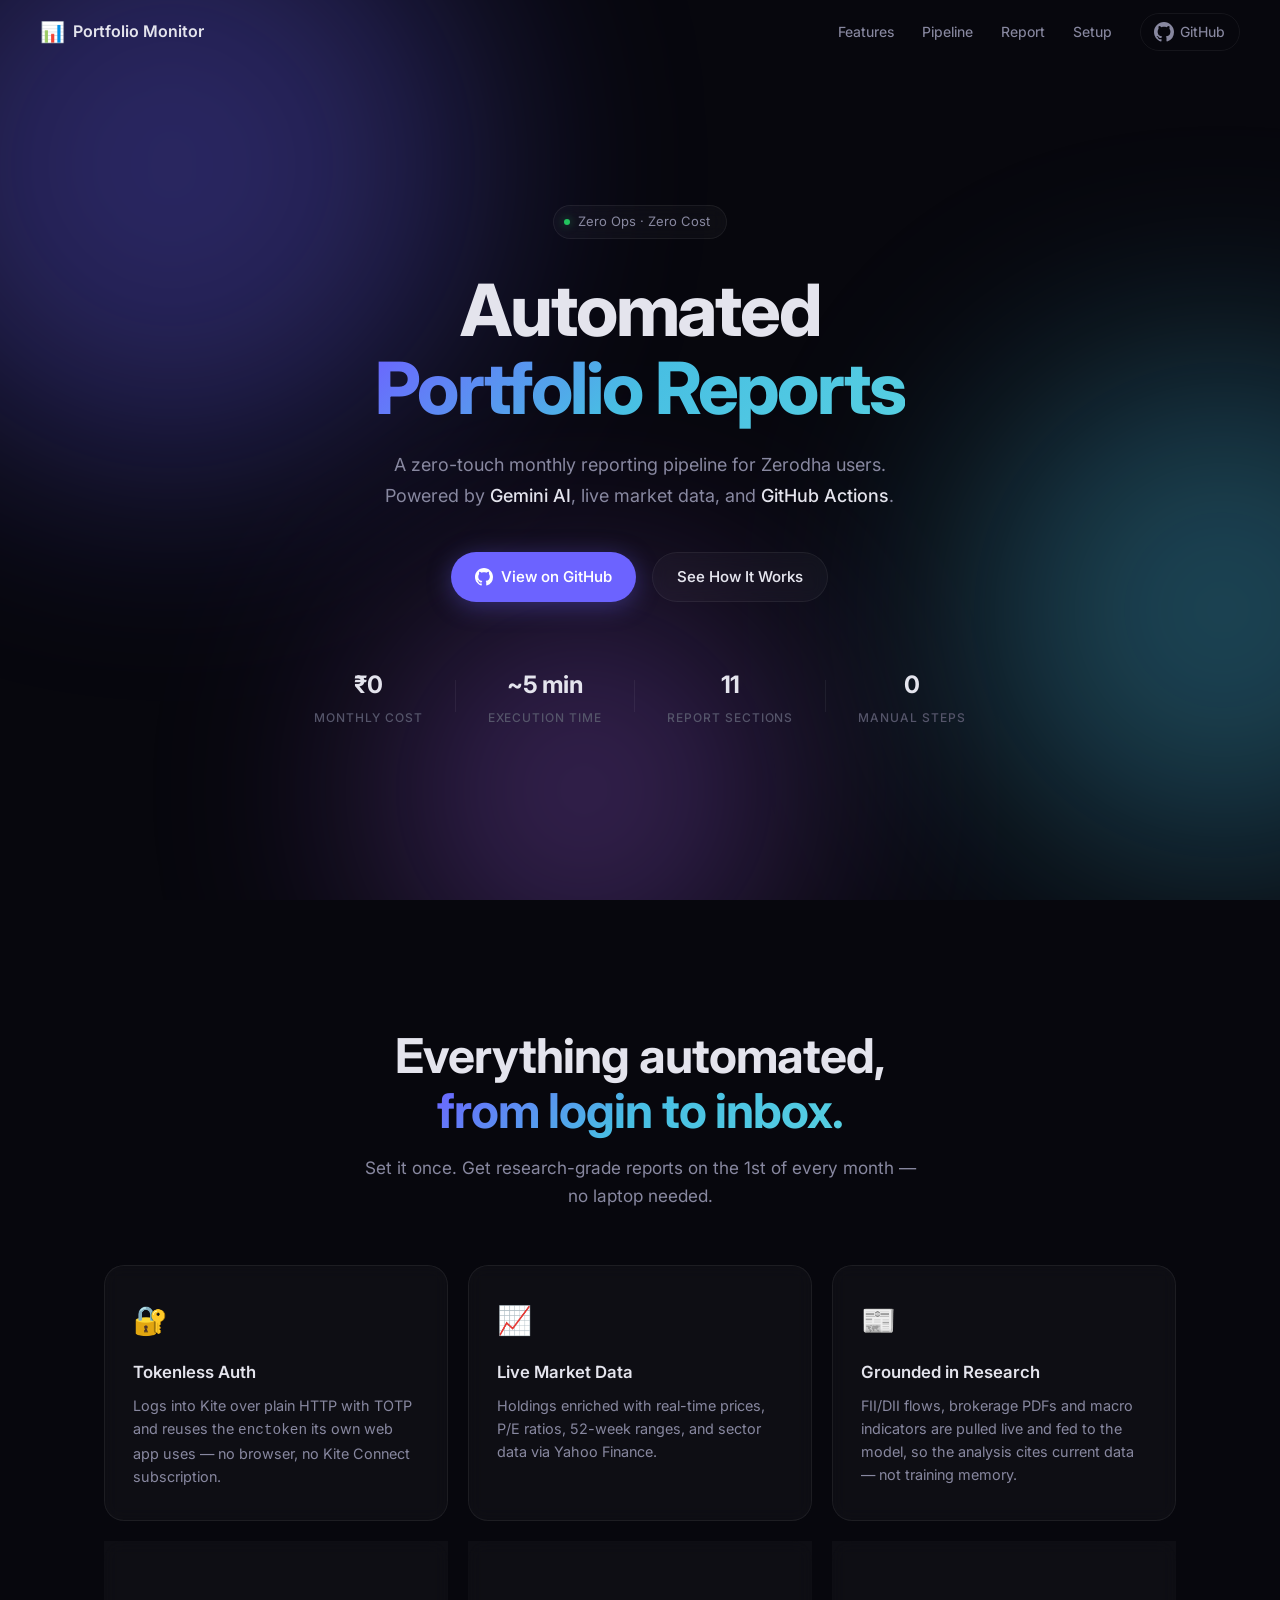
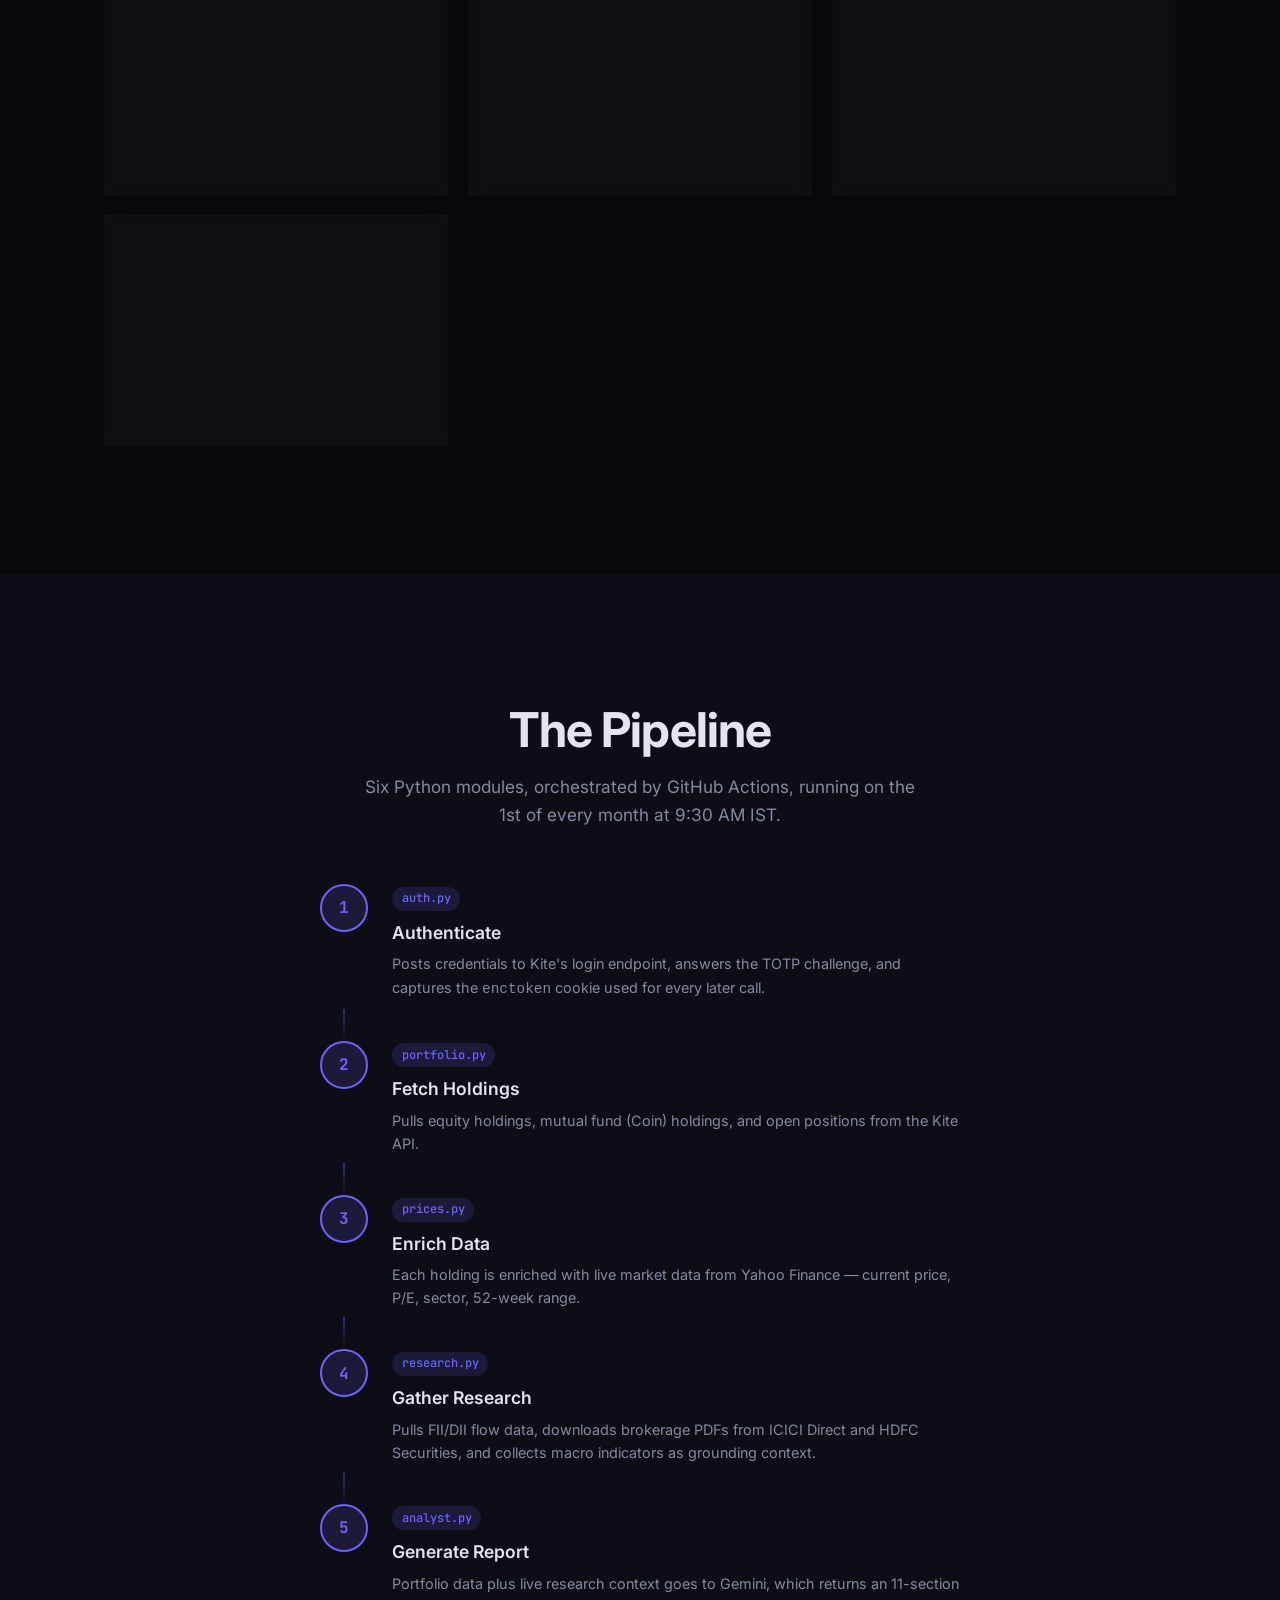
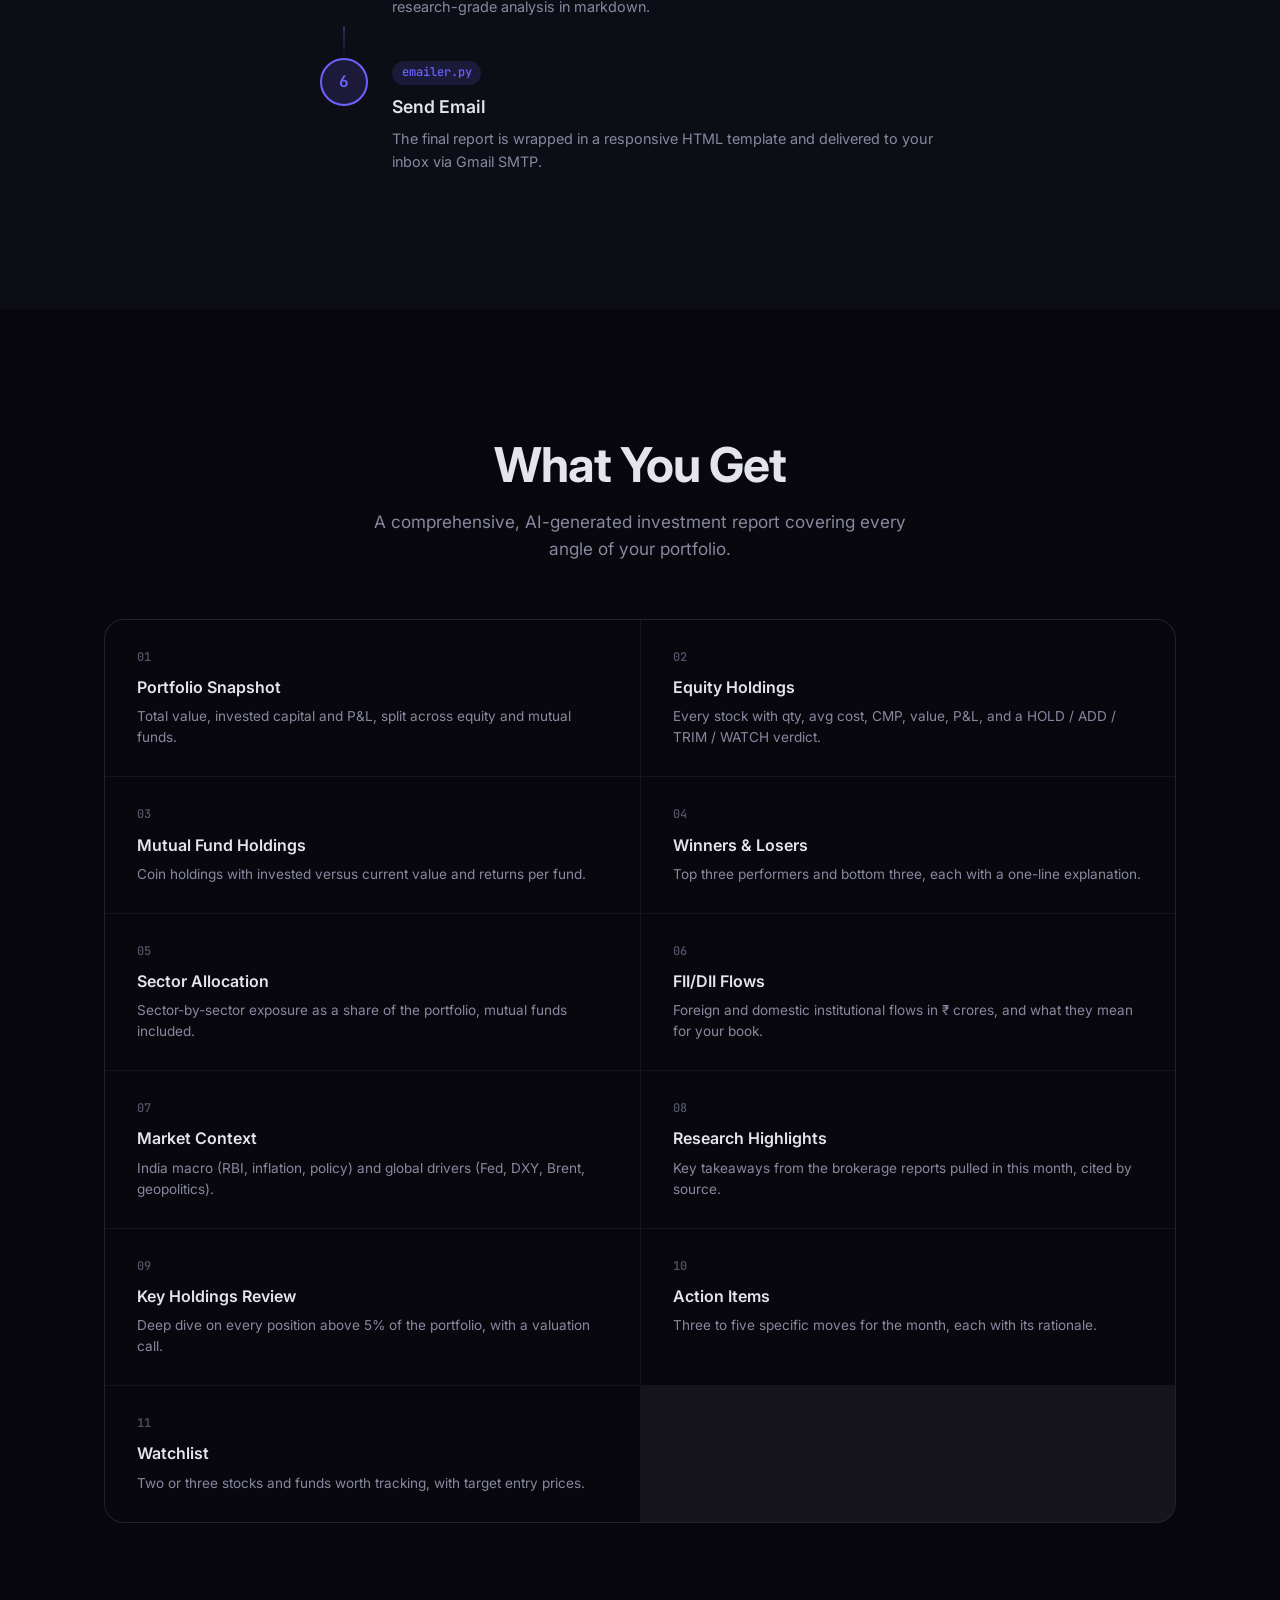
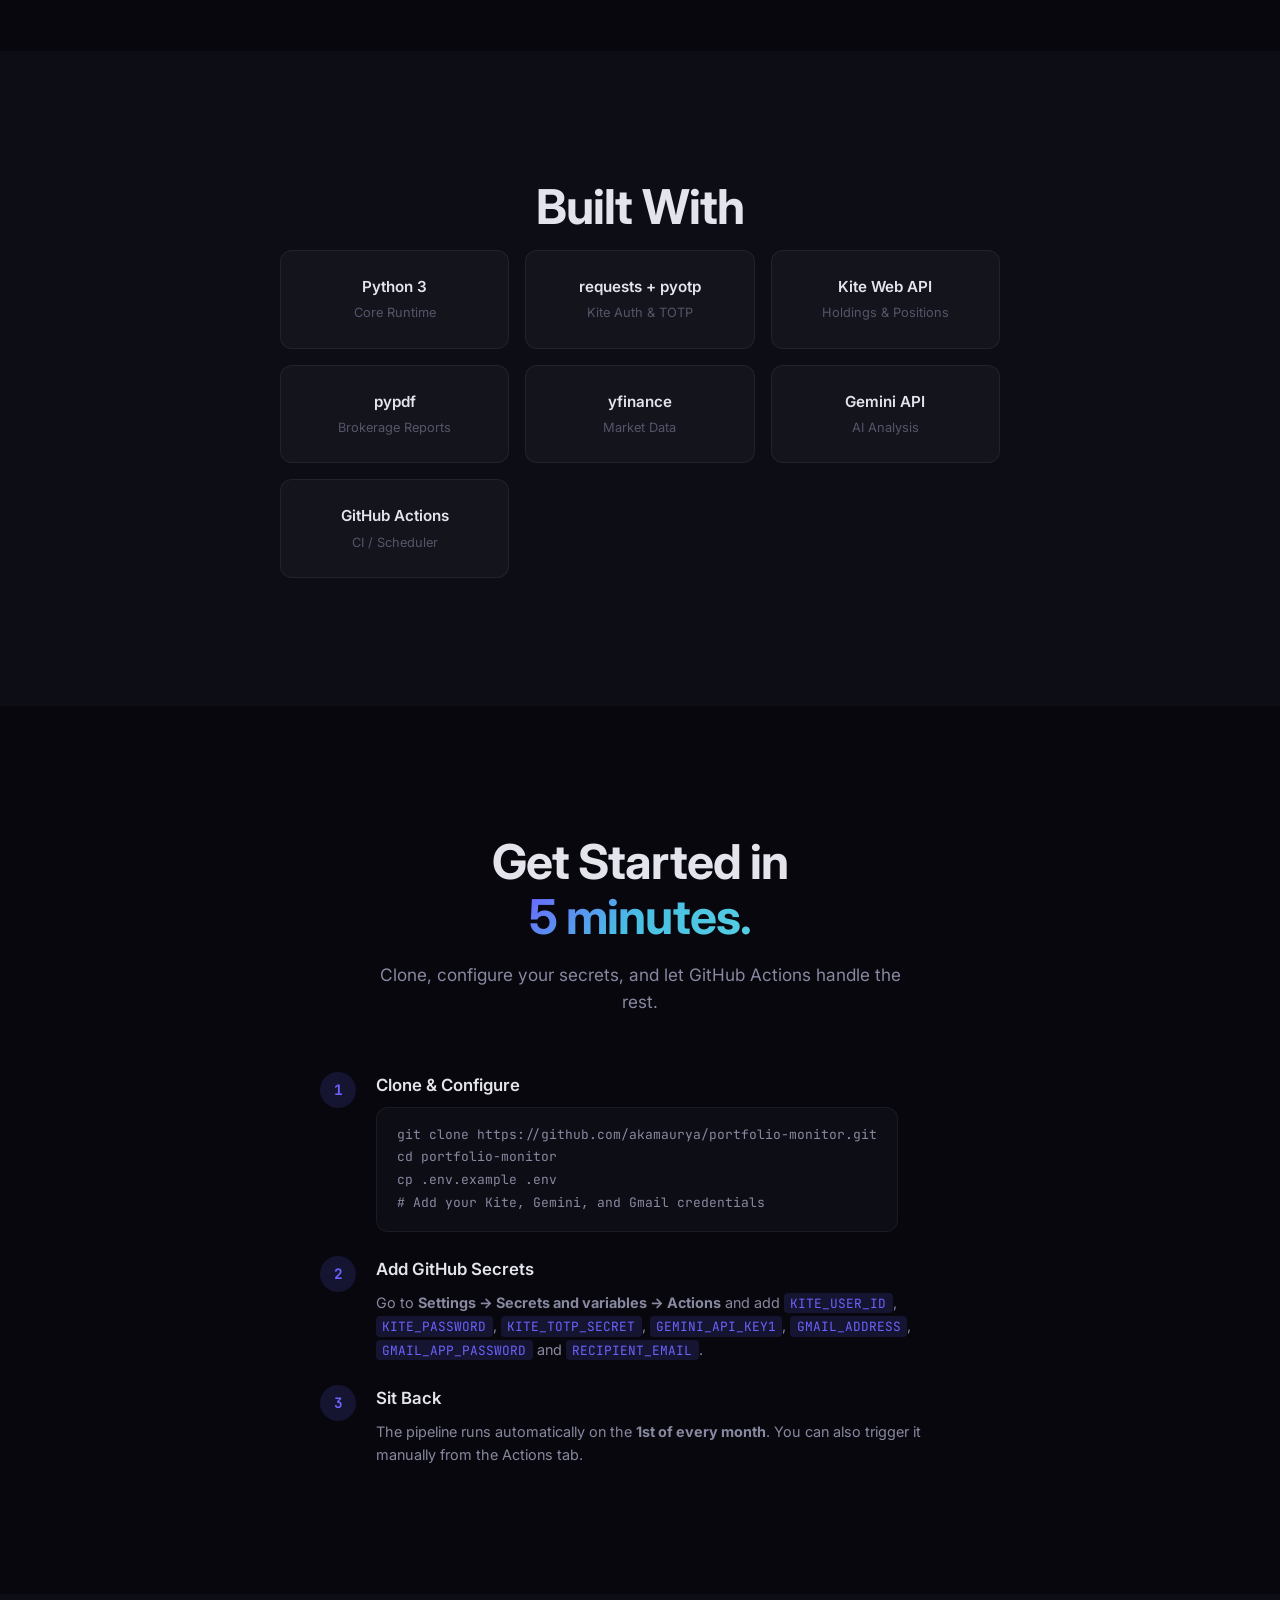
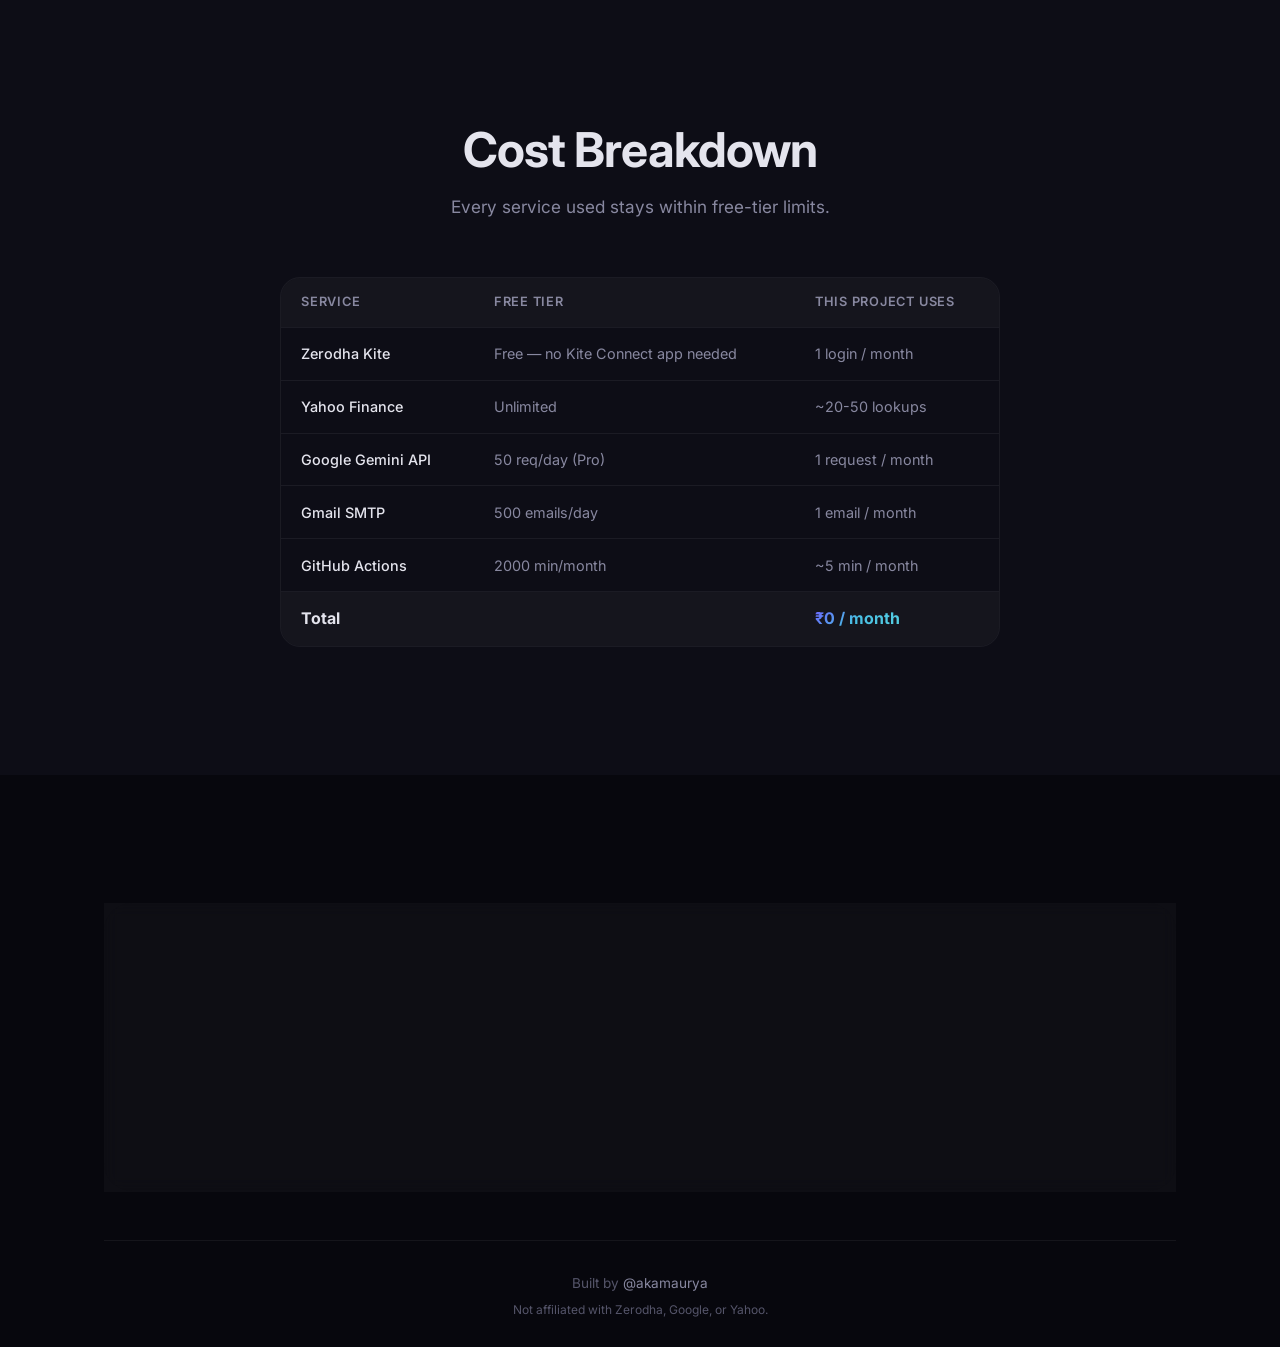
==== commit 8d19727b: "docs: rewrite README and refresh the showcase site The GitHub Pages site still advertised Playwright" ====
--- a/docs/index.html
+++ b/docs/index.html
@@ -53,7 +53,7 @@
     <div class="hero-content">
       <div class="hero-badge">
         <span class="badge-dot"></span>
-        Open Source · Zero Cost
+        Zero Ops · Zero Cost
       </div>
       <h1 class="hero-title">
         Automated<br />
@@ -83,7 +83,7 @@
         </div>
         <div class="stat-divider"></div>
         <div class="stat">
-          <span class="stat-value">10</span>
+          <span class="stat-value">11</span>
           <span class="stat-label">Report Sections</span>
         </div>
         <div class="stat-divider"></div>
@@ -104,8 +104,8 @@
       <div class="features-grid">
         <div class="feature-card" style="--delay: 0">
           <div class="feature-icon">🔐</div>
-          <h3>Headless Auth</h3>
-          <p>Playwright-powered headless login to Kite with TOTP — fully automated, no browser needed.</p>
+          <h3>Tokenless Auth</h3>
+          <p>Logs into Kite over plain HTTP with TOTP and reuses the <code>enctoken</code> its own web app uses — no browser, no Kite Connect subscription.</p>
         </div>
         <div class="feature-card" style="--delay: 1">
           <div class="feature-icon">📈</div>
@@ -113,24 +113,29 @@
           <p>Holdings enriched with real-time prices, P/E ratios, 52-week ranges, and sector data via Yahoo Finance.</p>
         </div>
         <div class="feature-card" style="--delay: 2">
+          <div class="feature-icon">📰</div>
+          <h3>Grounded in Research</h3>
+          <p>FII/DII flows, brokerage PDFs and macro indicators are pulled live and fed to the model, so the analysis cites current data — not training memory.</p>
+        </div>
+        <div class="feature-card" style="--delay: 3">
           <div class="feature-icon">🤖</div>
           <h3>Gemini AI Analysis</h3>
-          <p>Deep research-grade analysis by Google Gemini — macro outlook, sectoral dives, and stock-level recommendations.</p>
-        </div>
-        <div class="feature-card" style="--delay: 3">
+          <p>Research-grade analysis by Google Gemini — macro outlook, sectoral dives, and stock-level verdicts, with a model and API-key fallback chain.</p>
+        </div>
+        <div class="feature-card" style="--delay: 4">
           <div class="feature-icon">📧</div>
           <h3>Email Delivery</h3>
           <p>Beautifully formatted HTML report delivered to your inbox via Gmail SMTP. Mobile-friendly design.</p>
         </div>
-        <div class="feature-card" style="--delay: 4">
+        <div class="feature-card" style="--delay: 5">
           <div class="feature-icon">⚙️</div>
           <h3>GitHub Actions</h3>
-          <p>Runs on a monthly cron schedule. Zero infrastructure to manage — GitHub's free tier is more than enough.</p>
-        </div>
-        <div class="feature-card" style="--delay: 5">
+          <p>Runs on a monthly cron schedule with a failure-alert email if anything breaks. Zero infrastructure to manage.</p>
+        </div>
+        <div class="feature-card" style="--delay: 6">
           <div class="feature-icon">💰</div>
           <h3>Zero Cost</h3>
-          <p>Every API used is within free-tier limits. One request per month to Gemini, one email, five minutes of CI.</p>
+          <p>Every API used is within free-tier limits. One request per month to Gemini, one email, a few minutes of CI.</p>
         </div>
       </div>
     </div>
@@ -140,7 +145,7 @@
   <section class="section section-alt" id="pipeline">
     <div class="container">
       <h2 class="section-title">The Pipeline</h2>
-      <p class="section-subtitle">Five Python modules, orchestrated by GitHub Actions, running on the 1st of every month at 9:30 AM IST.</p>
+      <p class="section-subtitle">Six Python modules, orchestrated by GitHub Actions, running on the 1st of every month at 9:30 AM IST.</p>
 
       <div class="pipeline">
         <div class="pipeline-step">
@@ -150,7 +155,7 @@
           <div class="pipeline-content">
             <div class="pipeline-file">auth.py</div>
             <h3>Authenticate</h3>
-            <p>Playwright launches headless Chromium, logs into Kite with your credentials and TOTP, and extracts the access token.</p>
+            <p>Posts credentials to Kite's login endpoint, answers the TOTP challenge, and captures the <code>enctoken</code> cookie used for every later call.</p>
           </div>
         </div>
 
@@ -187,9 +192,22 @@
             <span class="pipeline-num">4</span>
           </div>
           <div class="pipeline-content">
+            <div class="pipeline-file">research.py</div>
+            <h3>Gather Research</h3>
+            <p>Pulls FII/DII flow data, downloads brokerage PDFs from ICICI Direct and HDFC Securities, and collects macro indicators as grounding context.</p>
+          </div>
+        </div>
+
+        <div class="pipeline-connector"></div>
+
+        <div class="pipeline-step">
+          <div class="pipeline-node">
+            <span class="pipeline-num">5</span>
+          </div>
+          <div class="pipeline-content">
             <div class="pipeline-file">analyst.py</div>
             <h3>Generate Report</h3>
-            <p>Portfolio data + live research context is sent to Gemini, which returns a 10-section research-grade analysis.</p>
+            <p>Portfolio data plus live research context goes to Gemini, which returns an 11-section research-grade analysis in markdown.</p>
           </div>
         </div>
 
@@ -197,7 +215,7 @@
 
         <div class="pipeline-step">
           <div class="pipeline-node">
-            <span class="pipeline-num">5</span>
+            <span class="pipeline-num">6</span>
           </div>
           <div class="pipeline-content">
             <div class="pipeline-file">emailer.py</div>
@@ -218,53 +236,58 @@
       <div class="report-grid">
         <div class="report-item">
           <span class="report-num">01</span>
-          <h4>Executive Summary</h4>
-          <p>Overall portfolio snapshot with the single most important action item.</p>
+          <h4>Portfolio Snapshot</h4>
+          <p>Total value, invested capital and P&L, split across equity and mutual funds.</p>
         </div>
         <div class="report-item">
           <span class="report-num">02</span>
-          <h4>Portfolio Snapshot</h4>
-          <p>Full holdings table with current value, cost basis, and P&L breakdown.</p>
+          <h4>Equity Holdings</h4>
+          <p>Every stock with qty, avg cost, CMP, value, P&L, and a HOLD / ADD / TRIM / WATCH verdict.</p>
         </div>
         <div class="report-item">
           <span class="report-num">03</span>
-          <h4>India Macro</h4>
-          <p>RBI policy, inflation, FII/DII flows, capex trends, and fiscal outlook.</p>
+          <h4>Mutual Fund Holdings</h4>
+          <p>Coin holdings with invested versus current value and returns per fund.</p>
         </div>
         <div class="report-item">
           <span class="report-num">04</span>
-          <h4>Global Macro</h4>
-          <p>Fed decisions, DXY, oil prices, China outlook, and geopolitical risks.</p>
+          <h4>Winners &amp; Losers</h4>
+          <p>Top three performers and bottom three, each with a one-line explanation.</p>
         </div>
         <div class="report-item">
           <span class="report-num">05</span>
-          <h4>Sectoral Deep Dive</h4>
-          <p>Per-sector analysis tailored to the sectors your holdings belong to.</p>
+          <h4>Sector Allocation</h4>
+          <p>Sector-by-sector exposure as a share of the portfolio, mutual funds included.</p>
         </div>
         <div class="report-item">
           <span class="report-num">06</span>
-          <h4>Stock-Level Review</h4>
-          <p>Valuation, moat analysis, and hold/sell recommendation for each stock.</p>
+          <h4>FII/DII Flows</h4>
+          <p>Foreign and domestic institutional flows in ₹ crores, and what they mean for your book.</p>
         </div>
         <div class="report-item">
           <span class="report-num">07</span>
-          <h4>International Exposure</h4>
-          <p>Gold, global ETFs, and hedging opportunities for diversification.</p>
+          <h4>Market Context</h4>
+          <p>India macro (RBI, inflation, policy) and global drivers (Fed, DXY, Brent, geopolitics).</p>
         </div>
         <div class="report-item">
           <span class="report-num">08</span>
-          <h4>Portfolio Construction</h4>
-          <p>Concentration risk, sector gaps, and rebalancing suggestions.</p>
+          <h4>Research Highlights</h4>
+          <p>Key takeaways from the brokerage reports pulled in this month, cited by source.</p>
         </div>
         <div class="report-item">
           <span class="report-num">09</span>
+          <h4>Key Holdings Review</h4>
+          <p>Deep dive on every position above 5% of the portfolio, with a valuation call.</p>
+        </div>
+        <div class="report-item">
+          <span class="report-num">10</span>
+          <h4>Action Items</h4>
+          <p>Three to five specific moves for the month, each with its rationale.</p>
+        </div>
+        <div class="report-item">
+          <span class="report-num">11</span>
           <h4>Watchlist</h4>
-          <p>2–3 actionable opportunities to track for the coming month.</p>
-        </div>
-        <div class="report-item">
-          <span class="report-num">10</span>
-          <h4>Key Risks</h4>
-          <p>Tail risks, black swan scenarios, and mitigation strategies.</p>
+          <p>Two or three stocks and funds worth tracking, with target entry prices.</p>
         </div>
       </div>
     </div>
@@ -280,12 +303,16 @@
           <span class="tech-role">Core Runtime</span>
         </div>
         <div class="tech-item">
-          <span class="tech-name">Playwright</span>
-          <span class="tech-role">Headless Auth</span>
-        </div>
-        <div class="tech-item">
-          <span class="tech-name">Kite Connect</span>
-          <span class="tech-role">Brokerage API</span>
+          <span class="tech-name">requests + pyotp</span>
+          <span class="tech-role">Kite Auth &amp; TOTP</span>
+        </div>
+        <div class="tech-item">
+          <span class="tech-name">Kite Web API</span>
+          <span class="tech-role">Holdings &amp; Positions</span>
+        </div>
+        <div class="tech-item">
+          <span class="tech-name">pypdf</span>
+          <span class="tech-role">Brokerage Reports</span>
         </div>
         <div class="tech-item">
           <span class="tech-name">yfinance</span>
@@ -325,7 +352,7 @@
           <div class="setup-num">2</div>
           <div class="setup-body">
             <h4>Add GitHub Secrets</h4>
-            <p>Go to <strong>Settings → Secrets → Actions</strong> and add your <code>KITE_API_KEY</code>, <code>GEMINI_API_KEY</code>, <code>GMAIL_APP_PASSWORD</code>, and other credentials.</p>
+            <p>Go to <strong>Settings → Secrets and variables → Actions</strong> and add <code>KITE_USER_ID</code>, <code>KITE_PASSWORD</code>, <code>KITE_TOTP_SECRET</code>, <code>GEMINI_API_KEY1</code>, <code>GMAIL_ADDRESS</code>, <code>GMAIL_APP_PASSWORD</code> and <code>RECIPIENT_EMAIL</code>.</p>
           </div>
         </div>
 
@@ -357,8 +384,8 @@
           </thead>
           <tbody>
             <tr>
-              <td>Kite Connect</td>
-              <td>Free for personal use</td>
+              <td>Zerodha Kite</td>
+              <td>Free — no Kite Connect app needed</td>
               <td>1 login / month</td>
             </tr>
             <tr>
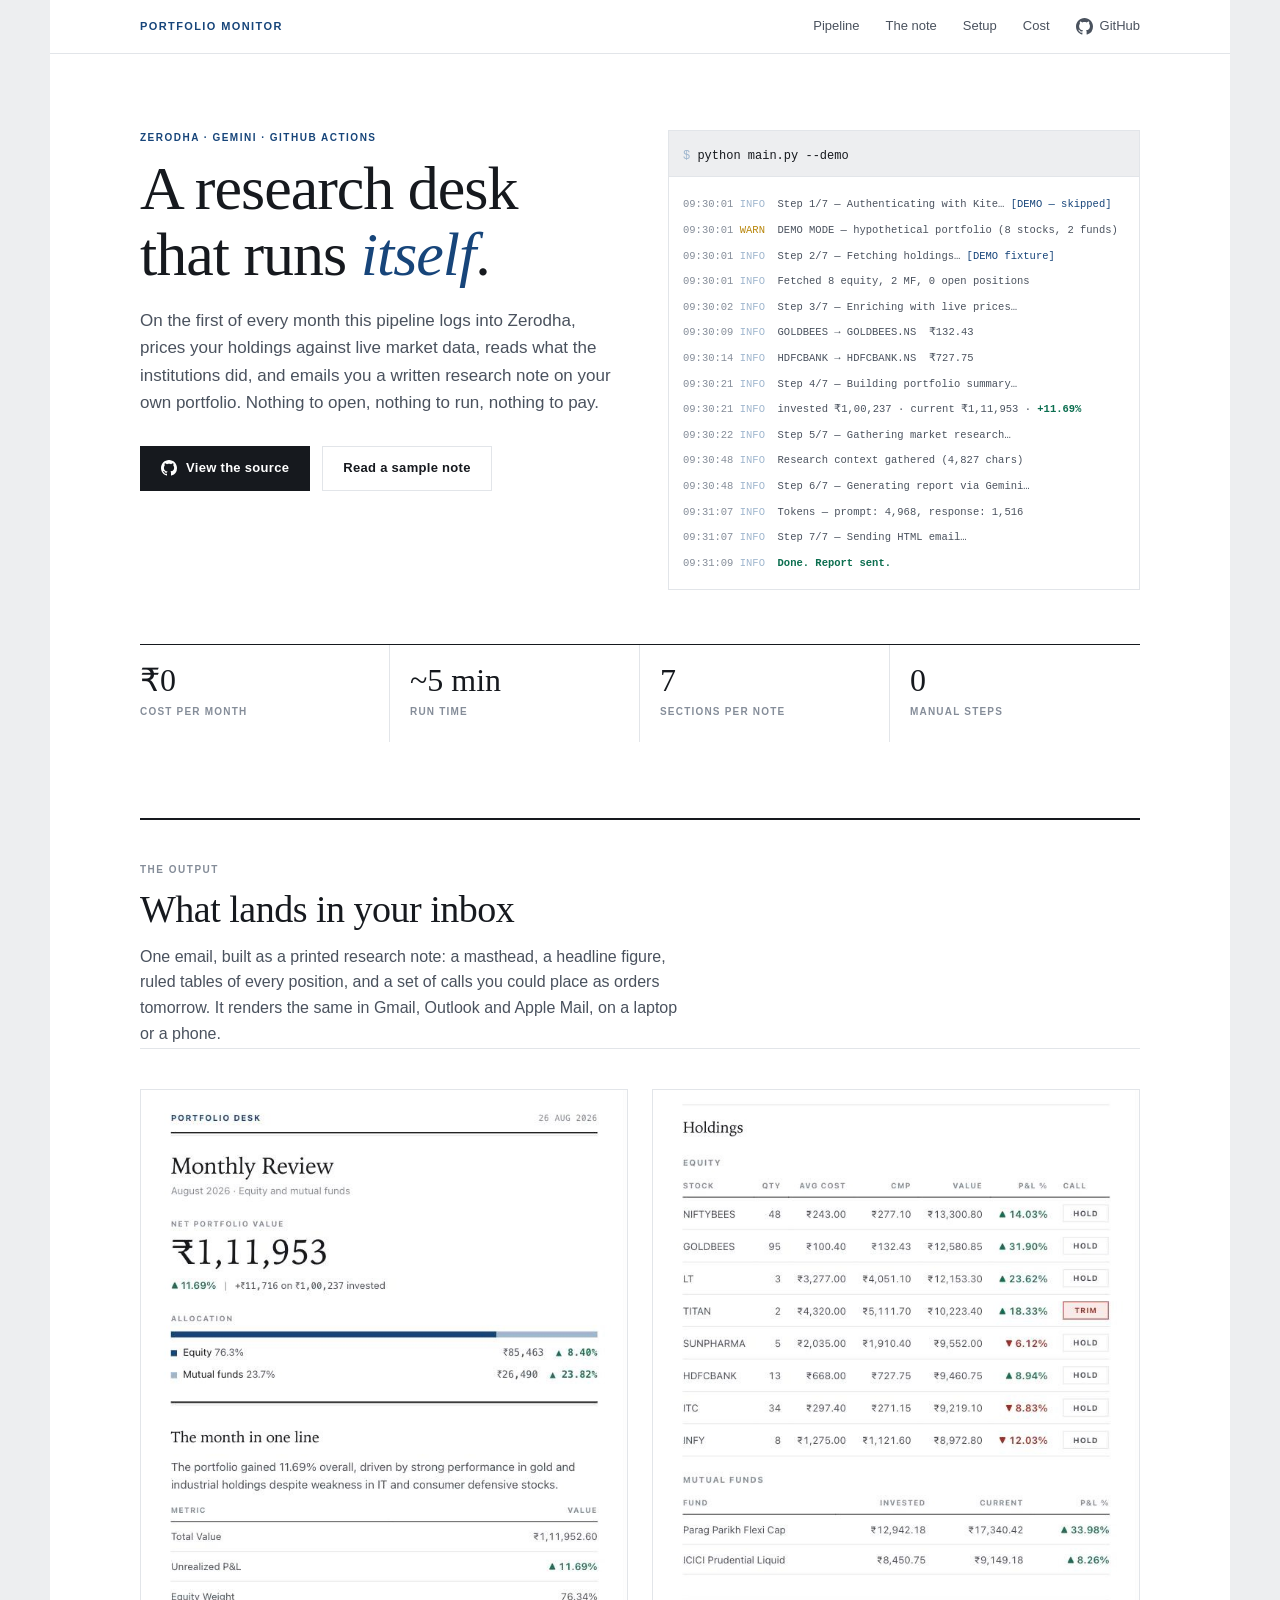
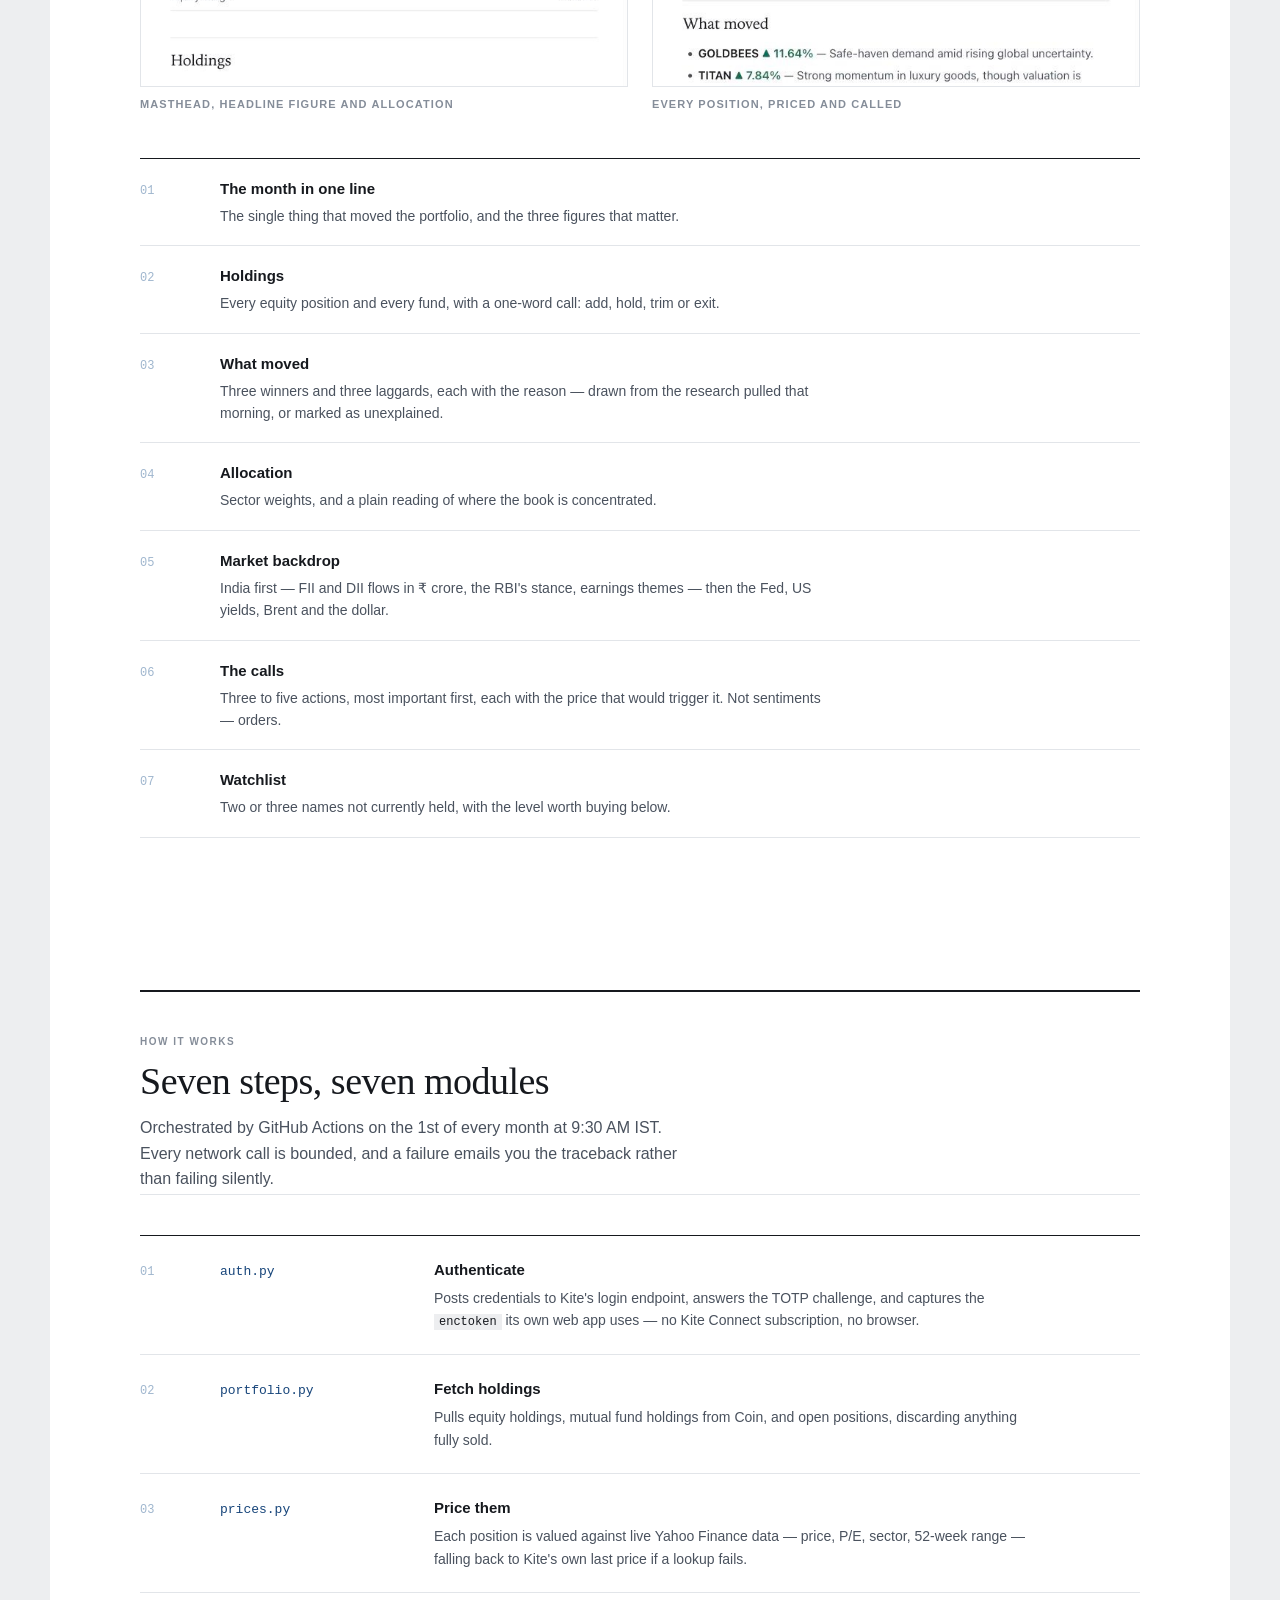
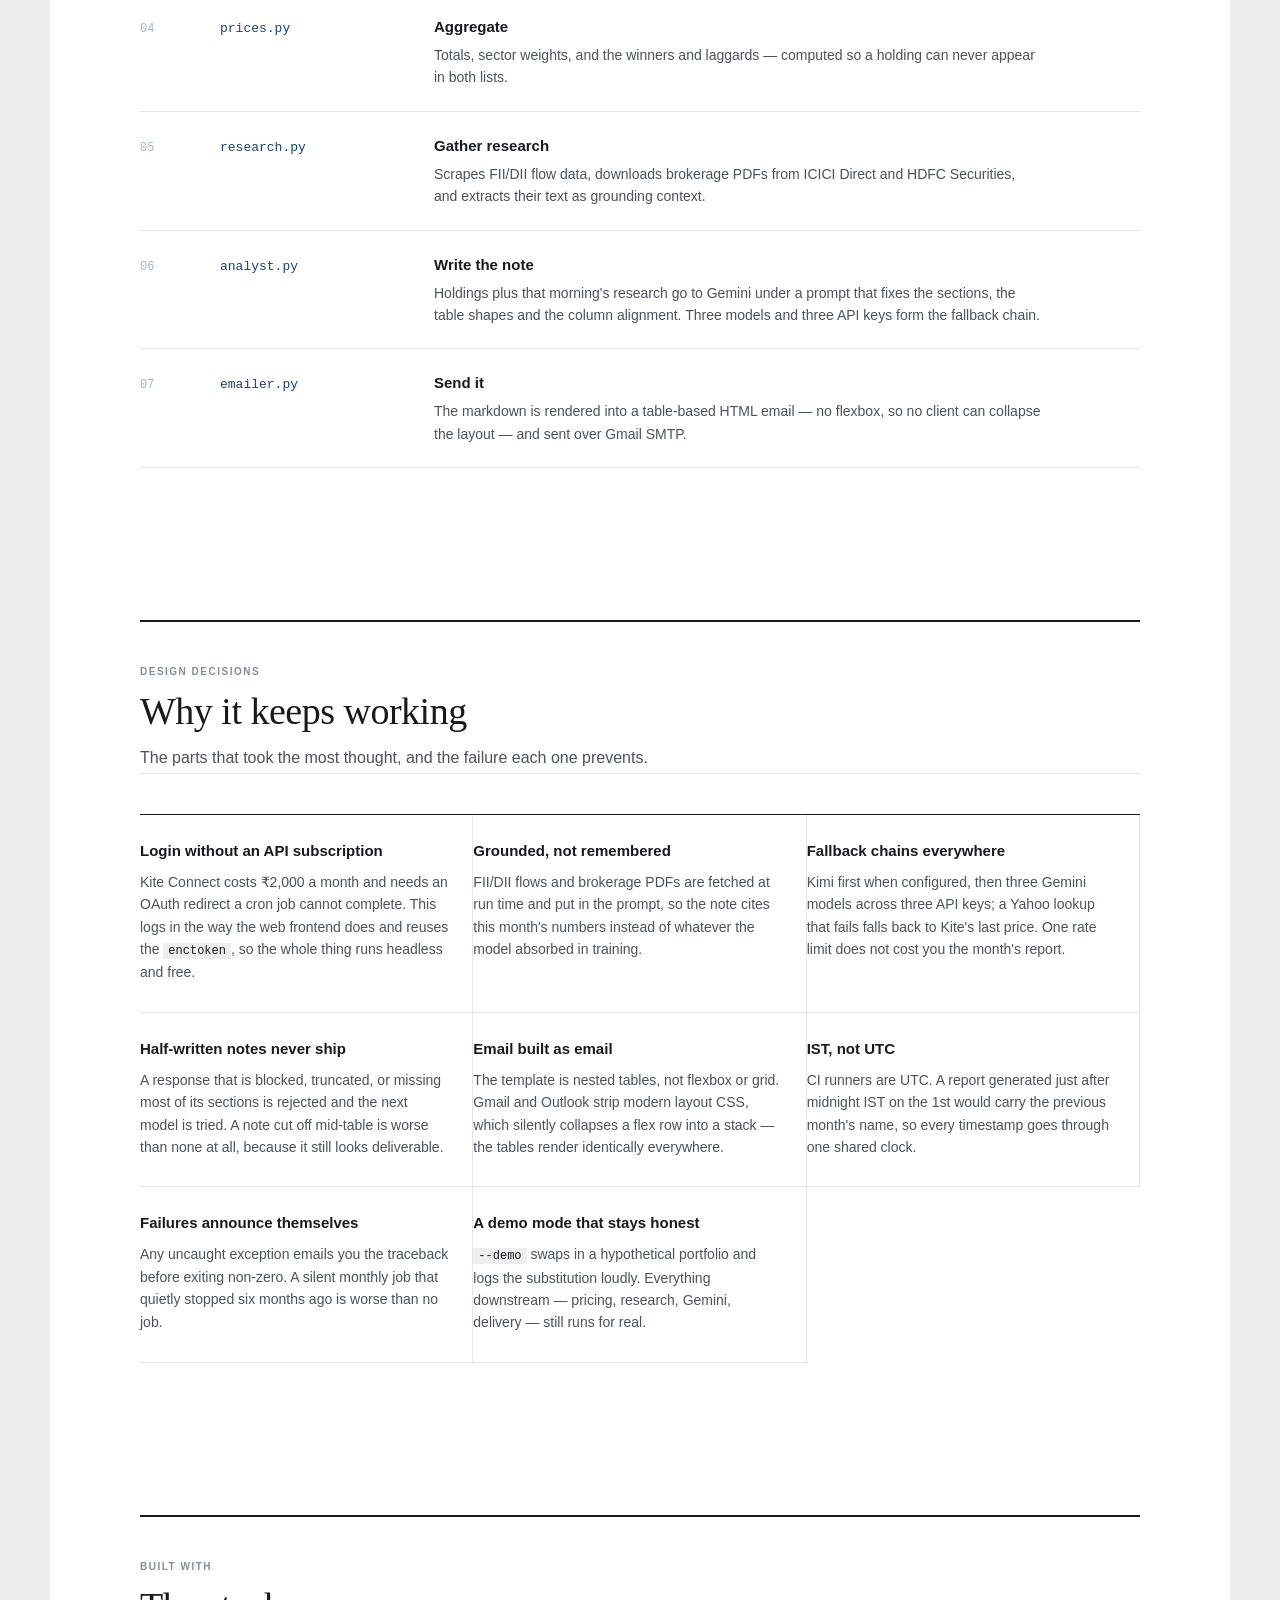
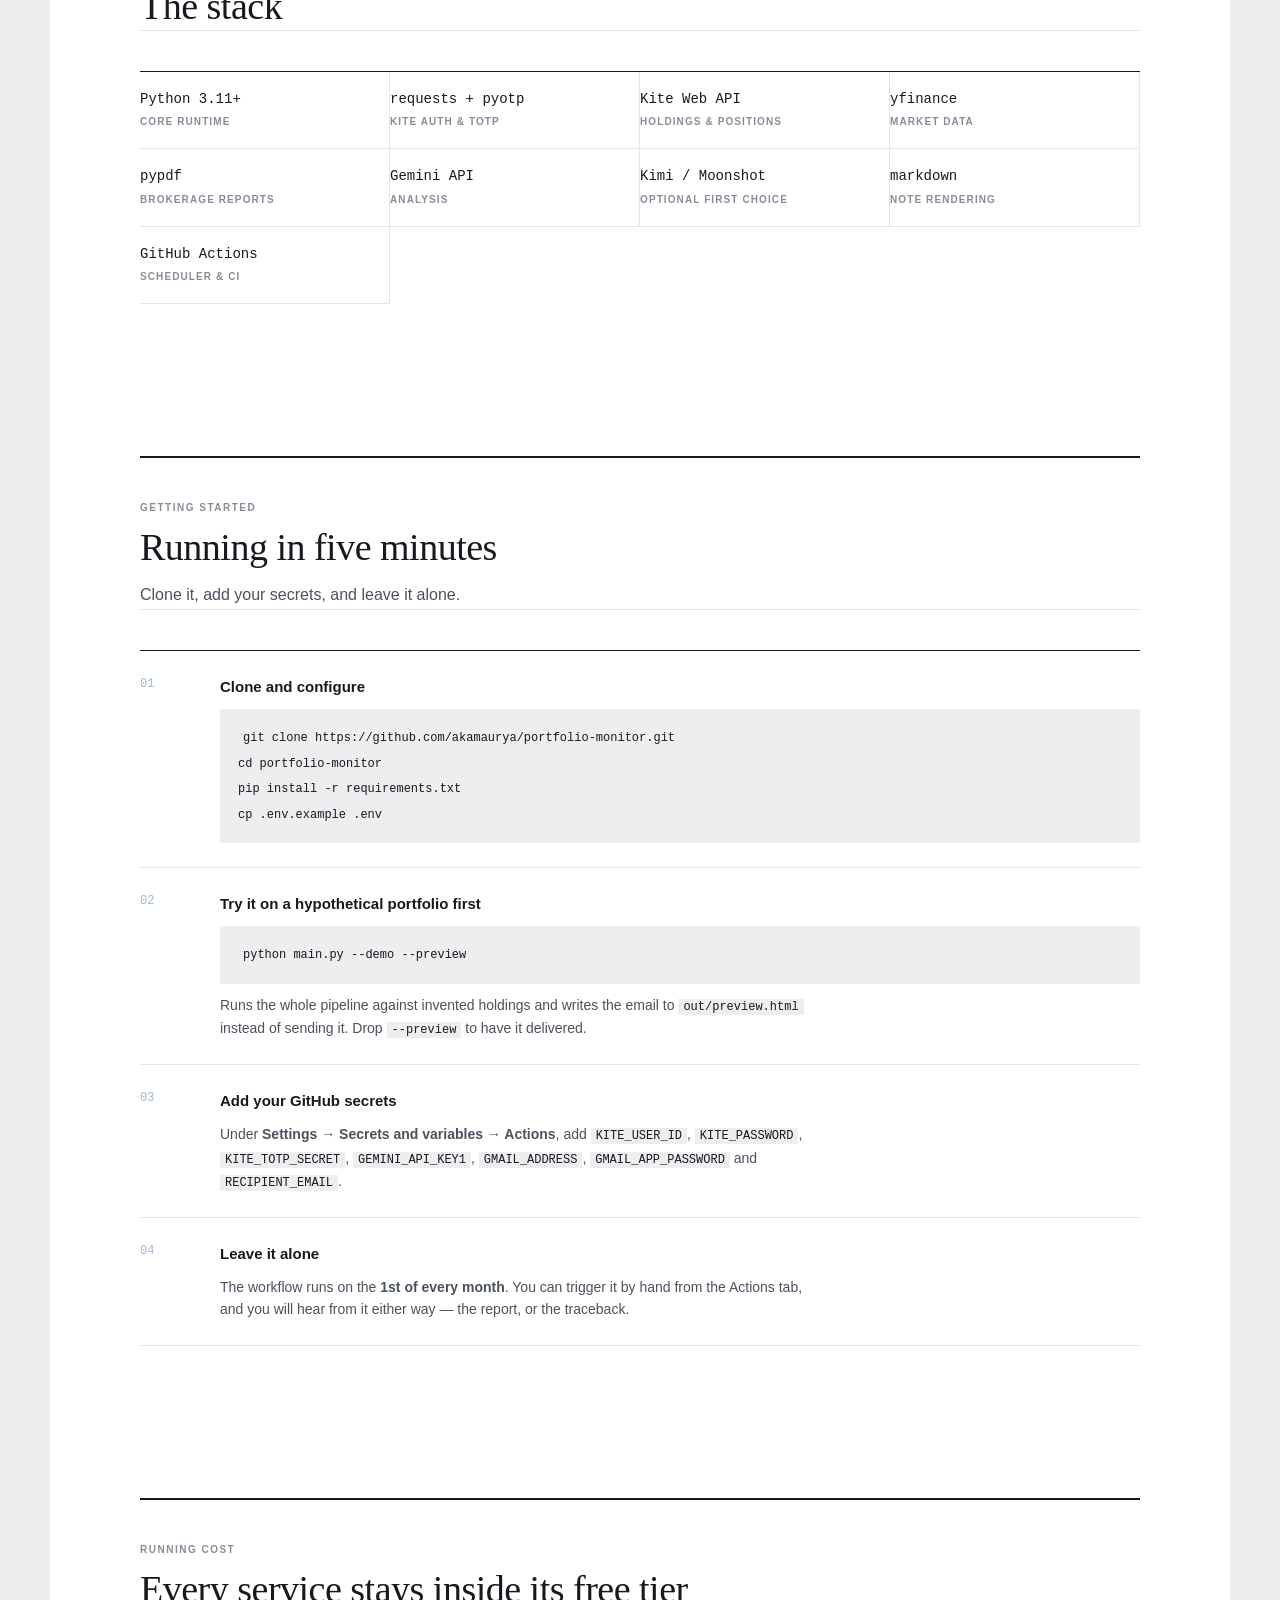
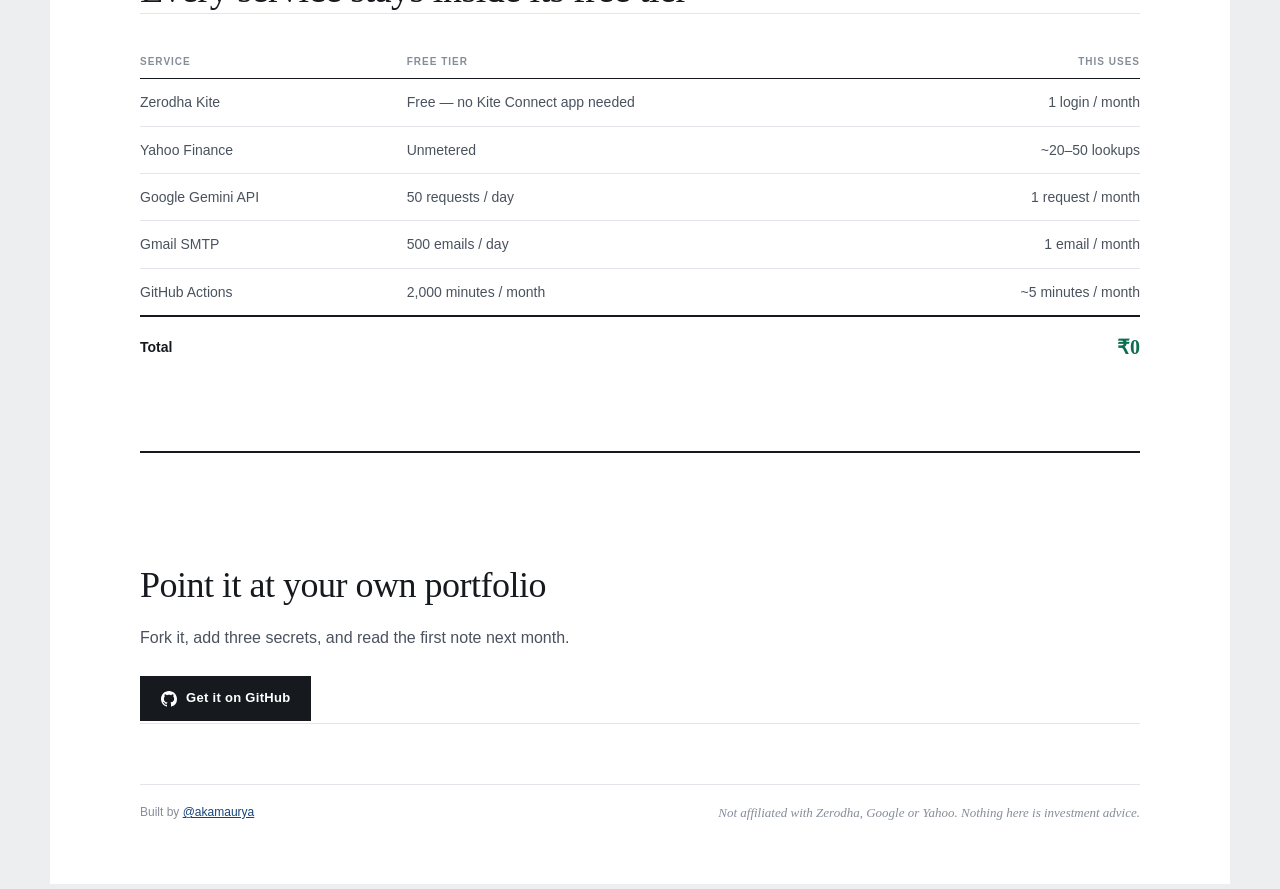
==== commit 13b564b8: "docs: rewrite the README and reskin the showcase site The site and the email it advertises now share" ====
--- a/docs/index.html
+++ b/docs/index.html
@@ -4,44 +4,31 @@
   <meta charset="UTF-8" />
   <meta name="viewport" content="width=device-width, initial-scale=1.0" />
   <title>Portfolio Monitor — Automated Monthly Investment Reports</title>
-  <meta name="description" content="Fully automated monthly portfolio reporting for Zerodha users. Zero-touch pipeline powered by GitHub Actions, Gemini AI, and live market data." />
-  <meta name="theme-color" content="#0a0a0f" />
-
-  <!-- Open Graph -->
+  <meta name="description" content="A monthly portfolio research note for Zerodha users, written by Gemini from live holdings and market data, and delivered by GitHub Actions. No servers, no cost." />
+  <meta name="theme-color" content="#FFFFFF" />
+  <meta name="color-scheme" content="light" />
+
   <meta property="og:title" content="Portfolio Monitor" />
-  <meta property="og:description" content="Automated monthly investment reports for Zerodha portfolios. Powered by Gemini AI." />
+  <meta property="og:description" content="A monthly portfolio research note for Zerodha users, written by Gemini from live holdings and market data." />
   <meta property="og:type" content="website" />
-
-  <!-- Fonts -->
-  <link rel="preconnect" href="https://fonts.googleapis.com" />
-  <link rel="preconnect" href="https://fonts.gstatic.com" crossorigin />
-  <link href="https://fonts.googleapis.com/css2?family=Inter:wght@300;400;500;600;700&family=JetBrains+Mono:wght@400;500&display=swap" rel="stylesheet" />
+  <meta property="og:image" content="assets/report-email-top.png" />
 
   <link rel="stylesheet" href="style.css" />
 </head>
 <body>
-
-  <!-- ─── Ambient Background ─── -->
-  <div class="ambient-bg">
-    <div class="orb orb-1"></div>
-    <div class="orb orb-2"></div>
-    <div class="orb orb-3"></div>
-  </div>
-
-  <!-- ─── Navigation ─── -->
+<div class="sheet">
+
+  <!-- ─── Masthead ─── -->
   <nav class="nav" id="nav">
     <div class="nav-inner">
-      <a href="#" class="nav-logo">
-        <span class="nav-logo-icon">📊</span>
-        <span class="nav-logo-text">Portfolio Monitor</span>
-      </a>
+      <a href="#" class="nav-logo">Portfolio Monitor</a>
       <div class="nav-links">
-        <a href="#features">Features</a>
         <a href="#pipeline">Pipeline</a>
-        <a href="#report">Report</a>
+        <a href="#report">The note</a>
         <a href="#setup">Setup</a>
+        <a href="#cost">Cost</a>
         <a href="https://github.com/akamaurya/portfolio-monitor" target="_blank" rel="noopener" class="nav-github">
-          <svg width="20" height="20" viewBox="0 0 24 24" fill="currentColor"><path d="M12 0C5.37 0 0 5.37 0 12c0 5.31 3.435 9.795 8.205 11.385.6.105.825-.255.825-.57 0-.285-.015-1.23-.015-2.235-3.015.555-3.795-.735-4.035-1.41-.135-.345-.72-1.41-1.23-1.695-.42-.225-1.02-.78-.015-.795.945-.015 1.62.87 1.845 1.23 1.08 1.815 2.805 1.305 3.495.99.105-.78.42-1.305.765-1.605-2.67-.3-5.46-1.335-5.46-5.925 0-1.305.465-2.385 1.23-3.225-.12-.3-.54-1.53.12-3.18 0 0 1.005-.315 3.3 1.23.96-.27 1.98-.405 3-.405s2.04.135 3 .405c2.295-1.56 3.3-1.23 3.3-1.23.66 1.65.24 2.88.12 3.18.765.84 1.23 1.905 1.23 3.225 0 4.605-2.805 5.625-5.475 5.925.435.375.81 1.095.81 2.22 0 1.605-.015 2.895-.015 3.3 0 .315.225.69.825.57A12.02 12.02 0 0024 12c0-6.63-5.37-12-12-12z"/></svg>
+          <svg width="17" height="17" viewBox="0 0 24 24" fill="currentColor" aria-hidden="true"><path d="M12 0C5.37 0 0 5.37 0 12c0 5.31 3.435 9.795 8.205 11.385.6.105.825-.255.825-.57 0-.285-.015-1.23-.015-2.235-3.015.555-3.795-.735-4.035-1.41-.135-.345-.72-1.41-1.23-1.695-.42-.225-1.02-.78-.015-.795.945-.015 1.62.87 1.845 1.23 1.08 1.815 2.805 1.305 3.495.99.105-.78.42-1.305.765-1.605-2.67-.3-5.46-1.335-5.46-5.925 0-1.305.465-2.385 1.23-3.225-.12-.3-.54-1.53.12-3.18 0 0 1.005-.315 3.3 1.23.96-.27 1.98-.405 3-.405s2.04.135 3 .405c2.295-1.56 3.3-1.23 3.3-1.23.66 1.65.24 2.88.12 3.18.765.84 1.23 1.905 1.23 3.225 0 4.605-2.805 5.625-5.475 5.925.435.375.81 1.095.81 2.22 0 1.605-.015 2.895-.015 3.3 0 .315.225.69.825.57A12.02 12.02 0 0024 12c0-6.63-5.37-12-12-12z"/></svg>
           <span>GitHub</span>
         </a>
       </div>
@@ -50,394 +37,381 @@
 
   <!-- ─── Hero ─── -->
   <header class="hero" id="hero">
-    <div class="hero-content">
-      <div class="hero-badge">
-        <span class="badge-dot"></span>
-        Zero Ops · Zero Cost
-      </div>
-      <h1 class="hero-title">
-        Automated<br />
-        <span class="gradient-text">Portfolio Reports</span>
-      </h1>
-      <p class="hero-subtitle">
-        A zero-touch monthly reporting pipeline for Zerodha users.<br />
-        Powered by <strong>Gemini AI</strong>, live market data, and <strong>GitHub Actions</strong>.
-      </p>
-      <div class="hero-actions">
-        <a href="https://github.com/akamaurya/portfolio-monitor" target="_blank" rel="noopener" class="btn btn-primary">
-          <svg width="18" height="18" viewBox="0 0 24 24" fill="currentColor"><path d="M12 0C5.37 0 0 5.37 0 12c0 5.31 3.435 9.795 8.205 11.385.6.105.825-.255.825-.57 0-.285-.015-1.23-.015-2.235-3.015.555-3.795-.735-4.035-1.41-.135-.345-.72-1.41-1.23-1.695-.42-.225-1.02-.78-.015-.795.945-.015 1.62.87 1.845 1.23 1.08 1.815 2.805 1.305 3.495.99.105-.78.42-1.305.765-1.605-2.67-.3-5.46-1.335-5.46-5.925 0-1.305.465-2.385 1.23-3.225-.12-.3-.54-1.53.12-3.18 0 0 1.005-.315 3.3 1.23.96-.27 1.98-.405 3-.405s2.04.135 3 .405c2.295-1.56 3.3-1.23 3.3-1.23.66 1.65.24 2.88.12 3.18.765.84 1.23 1.905 1.23 3.225 0 4.605-2.805 5.625-5.475 5.925.435.375.81 1.095.81 2.22 0 1.605-.015 2.895-.015 3.3 0 .315.225.69.825.57A12.02 12.02 0 0024 12c0-6.63-5.37-12-12-12z"/></svg>
-          View on GitHub
-        </a>
-        <a href="#pipeline" class="btn btn-secondary">See How It Works</a>
-      </div>
-
-      <div class="hero-stats">
-        <div class="stat">
-          <span class="stat-value">₹0</span>
-          <span class="stat-label">Monthly Cost</span>
-        </div>
-        <div class="stat-divider"></div>
-        <div class="stat">
-          <span class="stat-value">~5 min</span>
-          <span class="stat-label">Execution Time</span>
-        </div>
-        <div class="stat-divider"></div>
-        <div class="stat">
-          <span class="stat-value">11</span>
-          <span class="stat-label">Report Sections</span>
-        </div>
-        <div class="stat-divider"></div>
-        <div class="stat">
-          <span class="stat-value">0</span>
-          <span class="stat-label">Manual Steps</span>
-        </div>
+   <div class="hero-grid">
+    <div class="hero-copy">
+    <p class="eyebrow eyebrow-accent">Zerodha · Gemini · GitHub Actions</p>
+    <h1 class="hero-title">
+      A research desk<br />
+      that runs <em>itself</em>.
+    </h1>
+    <p class="hero-subtitle">
+      On the first of every month this pipeline logs into Zerodha, prices your
+      holdings against live market data, reads what the institutions did, and
+      emails you a written research note on your own portfolio. Nothing to
+      open, nothing to run, nothing to pay.
+    </p>
+    <div class="hero-actions">
+      <a href="https://github.com/akamaurya/portfolio-monitor" target="_blank" rel="noopener" class="btn btn-primary">
+        <svg width="16" height="16" viewBox="0 0 24 24" fill="currentColor" aria-hidden="true"><path d="M12 0C5.37 0 0 5.37 0 12c0 5.31 3.435 9.795 8.205 11.385.6.105.825-.255.825-.57 0-.285-.015-1.23-.015-2.235-3.015.555-3.795-.735-4.035-1.41-.135-.345-.72-1.41-1.23-1.695-.42-.225-1.02-.78-.015-.795.945-.015 1.62.87 1.845 1.23 1.08 1.815 2.805 1.305 3.495.99.105-.78.42-1.305.765-1.605-2.67-.3-5.46-1.335-5.46-5.925 0-1.305.465-2.385 1.23-3.225-.12-.3-.54-1.53.12-3.18 0 0 1.005-.315 3.3 1.23.96-.27 1.98-.405 3-.405s2.04.135 3 .405c2.295-1.56 3.3-1.23 3.3-1.23.66 1.65.24 2.88.12 3.18.765.84 1.23 1.905 1.23 3.225 0 4.605-2.805 5.625-5.475 5.925.435.375.81 1.095.81 2.22 0 1.605-.015 2.895-.015 3.3 0 .315.225.69.825.57A12.02 12.02 0 0024 12c0-6.63-5.37-12-12-12z"/></svg>
+        View the source
+      </a>
+      <a href="sample-report.html" target="_blank" rel="noopener" class="btn btn-secondary">Read a sample note</a>
+    </div>
+    </div>
+
+    <!-- The run log is the thing you actually watch: seven steps, one command. -->
+    <div class="run-log" aria-label="Example terminal output from a demo run">
+      <div class="run-log-bar"><span class="run-log-cmd">python main.py --demo</span></div>
+      <pre class="run-log-body"><code><span class="t">09:30:01</span> <span class="i">INFO</span>  Step 1/7 — Authenticating with Kite… <span class="d">[DEMO — skipped]</span>
+<span class="t">09:30:01</span> <span class="w">WARN</span>  DEMO MODE — hypothetical portfolio (8 stocks, 2 funds)
+<span class="t">09:30:01</span> <span class="i">INFO</span>  Step 2/7 — Fetching holdings… <span class="d">[DEMO fixture]</span>
+<span class="t">09:30:01</span> <span class="i">INFO</span>  Fetched 8 equity, 2 MF, 0 open positions
+<span class="t">09:30:02</span> <span class="i">INFO</span>  Step 3/7 — Enriching with live prices…
+<span class="t">09:30:09</span> <span class="i">INFO</span>  GOLDBEES → GOLDBEES.NS  ₹132.43
+<span class="t">09:30:14</span> <span class="i">INFO</span>  HDFCBANK → HDFCBANK.NS  ₹727.75
+<span class="t">09:30:21</span> <span class="i">INFO</span>  Step 4/7 — Building portfolio summary…
+<span class="t">09:30:21</span> <span class="i">INFO</span>  invested ₹1,00,237 · current ₹1,11,953 · <span class="g">+11.69%</span>
+<span class="t">09:30:22</span> <span class="i">INFO</span>  Step 5/7 — Gathering market research…
+<span class="t">09:30:48</span> <span class="i">INFO</span>  Research context gathered (4,827 chars)
+<span class="t">09:30:48</span> <span class="i">INFO</span>  Step 6/7 — Generating report via Gemini…
+<span class="t">09:31:07</span> <span class="i">INFO</span>  Tokens — prompt: 4,968, response: 1,516
+<span class="t">09:31:07</span> <span class="i">INFO</span>  Step 7/7 — Sending HTML email…
+<span class="t">09:31:09</span> <span class="i">INFO</span>  <span class="g">Done. Report sent.</span></code></pre>
+    </div>
+   </div>
+
+    <div class="hero-stats">
+      <div class="stat">
+        <span class="stat-value">₹0</span>
+        <span class="stat-label">Cost per month</span>
+      </div>
+      <div class="stat">
+        <span class="stat-value">~5 min</span>
+        <span class="stat-label">Run time</span>
+      </div>
+      <div class="stat">
+        <span class="stat-value">7</span>
+        <span class="stat-label">Sections per note</span>
+      </div>
+      <div class="stat">
+        <span class="stat-value">0</span>
+        <span class="stat-label">Manual steps</span>
       </div>
     </div>
   </header>
 
-  <!-- ─── Features ─── -->
+  <!-- ─── The note ─── -->
+  <section class="section" id="report">
+    <div class="container">
+      <div class="section-head rule-double">
+        <p class="eyebrow" style="margin-top:26px">The output</p>
+        <h2 class="section-title">What lands in your inbox</h2>
+        <p class="section-subtitle">
+          One email, built as a printed research note: a masthead, a headline
+          figure, ruled tables of every position, and a set of calls you could
+          place as orders tomorrow. It renders the same in Gmail, Outlook and
+          Apple Mail, on a laptop or a phone.
+        </p>
+      </div>
+
+      <div class="report-shots">
+        <figure class="report-shot">
+          <img src="assets/report-email-top.png" width="662" height="812" loading="lazy"
+               alt="Top of the report email: a Portfolio Desk masthead, the heading Monthly Review, a net portfolio value of ₹1,11,953 up 11.69%, and an allocation bar splitting equity from mutual funds." />
+          <figcaption>Masthead, headline figure and allocation</figcaption>
+        </figure>
+        <figure class="report-shot">
+          <img src="assets/report-email-holdings.png" width="662" height="812" loading="lazy"
+               alt="Holdings section of the report email: a ruled table of eight equity positions with quantity, average cost, market price, value, profit and loss, and a one-word call, followed by a mutual funds table." />
+          <figcaption>Every position, priced and called</figcaption>
+        </figure>
+      </div>
+
+      <div class="report-sections">
+        <div class="report-item">
+          <span class="report-num">01</span>
+          <div>
+            <h4>The month in one line</h4>
+            <p>The single thing that moved the portfolio, and the three figures that matter.</p>
+          </div>
+        </div>
+        <div class="report-item">
+          <span class="report-num">02</span>
+          <div>
+            <h4>Holdings</h4>
+            <p>Every equity position and every fund, with a one-word call: add, hold, trim or exit.</p>
+          </div>
+        </div>
+        <div class="report-item">
+          <span class="report-num">03</span>
+          <div>
+            <h4>What moved</h4>
+            <p>Three winners and three laggards, each with the reason — drawn from the research pulled that morning, or marked as unexplained.</p>
+          </div>
+        </div>
+        <div class="report-item">
+          <span class="report-num">04</span>
+          <div>
+            <h4>Allocation</h4>
+            <p>Sector weights, and a plain reading of where the book is concentrated.</p>
+          </div>
+        </div>
+        <div class="report-item">
+          <span class="report-num">05</span>
+          <div>
+            <h4>Market backdrop</h4>
+            <p>India first — FII and DII flows in ₹ crore, the RBI's stance, earnings themes — then the Fed, US yields, Brent and the dollar.</p>
+          </div>
+        </div>
+        <div class="report-item">
+          <span class="report-num">06</span>
+          <div>
+            <h4>The calls</h4>
+            <p>Three to five actions, most important first, each with the price that would trigger it. Not sentiments — orders.</p>
+          </div>
+        </div>
+        <div class="report-item">
+          <span class="report-num">07</span>
+          <div>
+            <h4>Watchlist</h4>
+            <p>Two or three names not currently held, with the level worth buying below.</p>
+          </div>
+        </div>
+      </div>
+    </div>
+  </section>
+
+  <!-- ─── Pipeline ─── -->
+  <section class="section" id="pipeline">
+    <div class="container">
+      <div class="section-head rule-double">
+        <p class="eyebrow" style="margin-top:26px">How it works</p>
+        <h2 class="section-title">Seven steps, seven modules</h2>
+        <p class="section-subtitle">
+          Orchestrated by GitHub Actions on the 1st of every month at 9:30 AM
+          IST. Every network call is bounded, and a failure emails you the
+          traceback rather than failing silently.
+        </p>
+      </div>
+
+      <div class="pipeline">
+        <div class="pipeline-step">
+          <span class="pipeline-num">01</span>
+          <span class="pipeline-file">auth.py</span>
+          <div class="pipeline-body">
+            <h3>Authenticate</h3>
+            <p>Posts credentials to Kite's login endpoint, answers the TOTP challenge, and captures the <code>enctoken</code> its own web app uses — no Kite Connect subscription, no browser.</p>
+          </div>
+        </div>
+        <div class="pipeline-step">
+          <span class="pipeline-num">02</span>
+          <span class="pipeline-file">portfolio.py</span>
+          <div class="pipeline-body">
+            <h3>Fetch holdings</h3>
+            <p>Pulls equity holdings, mutual fund holdings from Coin, and open positions, discarding anything fully sold.</p>
+          </div>
+        </div>
+        <div class="pipeline-step">
+          <span class="pipeline-num">03</span>
+          <span class="pipeline-file">prices.py</span>
+          <div class="pipeline-body">
+            <h3>Price them</h3>
+            <p>Each position is valued against live Yahoo Finance data — price, P/E, sector, 52-week range — falling back to Kite's own last price if a lookup fails.</p>
+          </div>
+        </div>
+        <div class="pipeline-step">
+          <span class="pipeline-num">04</span>
+          <span class="pipeline-file">prices.py</span>
+          <div class="pipeline-body">
+            <h3>Aggregate</h3>
+            <p>Totals, sector weights, and the winners and laggards — computed so a holding can never appear in both lists.</p>
+          </div>
+        </div>
+        <div class="pipeline-step">
+          <span class="pipeline-num">05</span>
+          <span class="pipeline-file">research.py</span>
+          <div class="pipeline-body">
+            <h3>Gather research</h3>
+            <p>Scrapes FII/DII flow data, downloads brokerage PDFs from ICICI Direct and HDFC Securities, and extracts their text as grounding context.</p>
+          </div>
+        </div>
+        <div class="pipeline-step">
+          <span class="pipeline-num">06</span>
+          <span class="pipeline-file">analyst.py</span>
+          <div class="pipeline-body">
+            <h3>Write the note</h3>
+            <p>Holdings plus that morning's research go to Gemini under a prompt that fixes the sections, the table shapes and the column alignment. Three models and three API keys form the fallback chain.</p>
+          </div>
+        </div>
+        <div class="pipeline-step">
+          <span class="pipeline-num">07</span>
+          <span class="pipeline-file">emailer.py</span>
+          <div class="pipeline-body">
+            <h3>Send it</h3>
+            <p>The markdown is rendered into a table-based HTML email — no flexbox, so no client can collapse the layout — and sent over Gmail SMTP.</p>
+          </div>
+        </div>
+      </div>
+    </div>
+  </section>
+
+  <!-- ─── What makes it work ─── -->
   <section class="section" id="features">
     <div class="container">
-      <h2 class="section-title">Everything automated,<br /><span class="gradient-text">from login to inbox.</span></h2>
-      <p class="section-subtitle">Set it once. Get research-grade reports on the 1st of every month — no laptop needed.</p>
+      <div class="section-head rule-double">
+        <p class="eyebrow" style="margin-top:26px">Design decisions</p>
+        <h2 class="section-title">Why it keeps working</h2>
+        <p class="section-subtitle">The parts that took the most thought, and the failure each one prevents.</p>
+      </div>
 
       <div class="features-grid">
-        <div class="feature-card" style="--delay: 0">
-          <div class="feature-icon">🔐</div>
-          <h3>Tokenless Auth</h3>
-          <p>Logs into Kite over plain HTTP with TOTP and reuses the <code>enctoken</code> its own web app uses — no browser, no Kite Connect subscription.</p>
-        </div>
-        <div class="feature-card" style="--delay: 1">
-          <div class="feature-icon">📈</div>
-          <h3>Live Market Data</h3>
-          <p>Holdings enriched with real-time prices, P/E ratios, 52-week ranges, and sector data via Yahoo Finance.</p>
-        </div>
-        <div class="feature-card" style="--delay: 2">
-          <div class="feature-icon">📰</div>
-          <h3>Grounded in Research</h3>
-          <p>FII/DII flows, brokerage PDFs and macro indicators are pulled live and fed to the model, so the analysis cites current data — not training memory.</p>
-        </div>
-        <div class="feature-card" style="--delay: 3">
-          <div class="feature-icon">🤖</div>
-          <h3>Gemini AI Analysis</h3>
-          <p>Research-grade analysis by Google Gemini — macro outlook, sectoral dives, and stock-level verdicts, with a model and API-key fallback chain.</p>
-        </div>
-        <div class="feature-card" style="--delay: 4">
-          <div class="feature-icon">📧</div>
-          <h3>Email Delivery</h3>
-          <p>Beautifully formatted HTML report delivered to your inbox via Gmail SMTP. Mobile-friendly design.</p>
-        </div>
-        <div class="feature-card" style="--delay: 5">
-          <div class="feature-icon">⚙️</div>
-          <h3>GitHub Actions</h3>
-          <p>Runs on a monthly cron schedule with a failure-alert email if anything breaks. Zero infrastructure to manage.</p>
-        </div>
-        <div class="feature-card" style="--delay: 6">
-          <div class="feature-icon">💰</div>
-          <h3>Zero Cost</h3>
-          <p>Every API used is within free-tier limits. One request per month to Gemini, one email, a few minutes of CI.</p>
-        </div>
-      </div>
-    </div>
-  </section>
-
-  <!-- ─── Pipeline ─── -->
-  <section class="section section-alt" id="pipeline">
-    <div class="container">
-      <h2 class="section-title">The Pipeline</h2>
-      <p class="section-subtitle">Six Python modules, orchestrated by GitHub Actions, running on the 1st of every month at 9:30 AM IST.</p>
-
-      <div class="pipeline">
-        <div class="pipeline-step">
-          <div class="pipeline-node">
-            <span class="pipeline-num">1</span>
-          </div>
-          <div class="pipeline-content">
-            <div class="pipeline-file">auth.py</div>
-            <h3>Authenticate</h3>
-            <p>Posts credentials to Kite's login endpoint, answers the TOTP challenge, and captures the <code>enctoken</code> cookie used for every later call.</p>
-          </div>
-        </div>
-
-        <div class="pipeline-connector"></div>
-
-        <div class="pipeline-step">
-          <div class="pipeline-node">
-            <span class="pipeline-num">2</span>
-          </div>
-          <div class="pipeline-content">
-            <div class="pipeline-file">portfolio.py</div>
-            <h3>Fetch Holdings</h3>
-            <p>Pulls equity holdings, mutual fund (Coin) holdings, and open positions from the Kite API.</p>
-          </div>
-        </div>
-
-        <div class="pipeline-connector"></div>
-
-        <div class="pipeline-step">
-          <div class="pipeline-node">
-            <span class="pipeline-num">3</span>
-          </div>
-          <div class="pipeline-content">
-            <div class="pipeline-file">prices.py</div>
-            <h3>Enrich Data</h3>
-            <p>Each holding is enriched with live market data from Yahoo Finance — current price, P/E, sector, 52-week range.</p>
-          </div>
-        </div>
-
-        <div class="pipeline-connector"></div>
-
-        <div class="pipeline-step">
-          <div class="pipeline-node">
-            <span class="pipeline-num">4</span>
-          </div>
-          <div class="pipeline-content">
-            <div class="pipeline-file">research.py</div>
-            <h3>Gather Research</h3>
-            <p>Pulls FII/DII flow data, downloads brokerage PDFs from ICICI Direct and HDFC Securities, and collects macro indicators as grounding context.</p>
-          </div>
-        </div>
-
-        <div class="pipeline-connector"></div>
-
-        <div class="pipeline-step">
-          <div class="pipeline-node">
-            <span class="pipeline-num">5</span>
-          </div>
-          <div class="pipeline-content">
-            <div class="pipeline-file">analyst.py</div>
-            <h3>Generate Report</h3>
-            <p>Portfolio data plus live research context goes to Gemini, which returns an 11-section research-grade analysis in markdown.</p>
-          </div>
-        </div>
-
-        <div class="pipeline-connector"></div>
-
-        <div class="pipeline-step">
-          <div class="pipeline-node">
-            <span class="pipeline-num">6</span>
-          </div>
-          <div class="pipeline-content">
-            <div class="pipeline-file">emailer.py</div>
-            <h3>Send Email</h3>
-            <p>The final report is wrapped in a responsive HTML template and delivered to your inbox via Gmail SMTP.</p>
-          </div>
-        </div>
-      </div>
-    </div>
-  </section>
-
-  <!-- ─── Report Preview ─── -->
-  <section class="section" id="report">
-    <div class="container">
-      <h2 class="section-title">What You Get</h2>
-      <p class="section-subtitle">A comprehensive, AI-generated investment report covering every angle of your portfolio.</p>
-
-      <div class="report-grid">
-        <div class="report-item">
-          <span class="report-num">01</span>
-          <h4>Portfolio Snapshot</h4>
-          <p>Total value, invested capital and P&L, split across equity and mutual funds.</p>
-        </div>
-        <div class="report-item">
-          <span class="report-num">02</span>
-          <h4>Equity Holdings</h4>
-          <p>Every stock with qty, avg cost, CMP, value, P&L, and a HOLD / ADD / TRIM / WATCH verdict.</p>
-        </div>
-        <div class="report-item">
-          <span class="report-num">03</span>
-          <h4>Mutual Fund Holdings</h4>
-          <p>Coin holdings with invested versus current value and returns per fund.</p>
-        </div>
-        <div class="report-item">
-          <span class="report-num">04</span>
-          <h4>Winners &amp; Losers</h4>
-          <p>Top three performers and bottom three, each with a one-line explanation.</p>
-        </div>
-        <div class="report-item">
-          <span class="report-num">05</span>
-          <h4>Sector Allocation</h4>
-          <p>Sector-by-sector exposure as a share of the portfolio, mutual funds included.</p>
-        </div>
-        <div class="report-item">
-          <span class="report-num">06</span>
-          <h4>FII/DII Flows</h4>
-          <p>Foreign and domestic institutional flows in ₹ crores, and what they mean for your book.</p>
-        </div>
-        <div class="report-item">
-          <span class="report-num">07</span>
-          <h4>Market Context</h4>
-          <p>India macro (RBI, inflation, policy) and global drivers (Fed, DXY, Brent, geopolitics).</p>
-        </div>
-        <div class="report-item">
-          <span class="report-num">08</span>
-          <h4>Research Highlights</h4>
-          <p>Key takeaways from the brokerage reports pulled in this month, cited by source.</p>
-        </div>
-        <div class="report-item">
-          <span class="report-num">09</span>
-          <h4>Key Holdings Review</h4>
-          <p>Deep dive on every position above 5% of the portfolio, with a valuation call.</p>
-        </div>
-        <div class="report-item">
-          <span class="report-num">10</span>
-          <h4>Action Items</h4>
-          <p>Three to five specific moves for the month, each with its rationale.</p>
-        </div>
-        <div class="report-item">
-          <span class="report-num">11</span>
-          <h4>Watchlist</h4>
-          <p>Two or three stocks and funds worth tracking, with target entry prices.</p>
-        </div>
-      </div>
-    </div>
-  </section>
-
-  <!-- ─── Tech Stack ─── -->
-  <section class="section section-alt" id="stack">
-    <div class="container">
-      <h2 class="section-title">Built With</h2>
+        <div class="feature-card">
+          <h3>Login without an API subscription</h3>
+          <p>Kite Connect costs ₹2,000 a month and needs an OAuth redirect a cron job cannot complete. This logs in the way the web frontend does and reuses the <code>enctoken</code>, so the whole thing runs headless and free.</p>
+        </div>
+        <div class="feature-card">
+          <h3>Grounded, not remembered</h3>
+          <p>FII/DII flows and brokerage PDFs are fetched at run time and put in the prompt, so the note cites this month's numbers instead of whatever the model absorbed in training.</p>
+        </div>
+        <div class="feature-card">
+          <h3>Fallback chains everywhere</h3>
+          <p>Kimi first when configured, then three Gemini models across three API keys; a Yahoo lookup that fails falls back to Kite's last price. One rate limit does not cost you the month's report.</p>
+        </div>
+        <div class="feature-card">
+          <h3>Half-written notes never ship</h3>
+          <p>A response that is blocked, truncated, or missing most of its sections is rejected and the next model is tried. A note cut off mid-table is worse than none at all, because it still looks deliverable.</p>
+        </div>
+        <div class="feature-card">
+          <h3>Email built as email</h3>
+          <p>The template is nested tables, not flexbox or grid. Gmail and Outlook strip modern layout CSS, which silently collapses a flex row into a stack — the tables render identically everywhere.</p>
+        </div>
+        <div class="feature-card">
+          <h3>IST, not UTC</h3>
+          <p>CI runners are UTC. A report generated just after midnight IST on the 1st would carry the previous month's name, so every timestamp goes through one shared clock.</p>
+        </div>
+        <div class="feature-card">
+          <h3>Failures announce themselves</h3>
+          <p>Any uncaught exception emails you the traceback before exiting non-zero. A silent monthly job that quietly stopped six months ago is worse than no job.</p>
+        </div>
+        <div class="feature-card">
+          <h3>A demo mode that stays honest</h3>
+          <p><code>--demo</code> swaps in a hypothetical portfolio and logs the substitution loudly. Everything downstream — pricing, research, Gemini, delivery — still runs for real.</p>
+        </div>
+      </div>
+    </div>
+  </section>
+
+  <!-- ─── Tech ─── -->
+  <section class="section" id="stack">
+    <div class="container">
+      <div class="section-head rule-double">
+        <p class="eyebrow" style="margin-top:26px">Built with</p>
+        <h2 class="section-title">The stack</h2>
+      </div>
       <div class="tech-grid">
-        <div class="tech-item">
-          <span class="tech-name">Python 3</span>
-          <span class="tech-role">Core Runtime</span>
-        </div>
-        <div class="tech-item">
-          <span class="tech-name">requests + pyotp</span>
-          <span class="tech-role">Kite Auth &amp; TOTP</span>
-        </div>
-        <div class="tech-item">
-          <span class="tech-name">Kite Web API</span>
-          <span class="tech-role">Holdings &amp; Positions</span>
-        </div>
-        <div class="tech-item">
-          <span class="tech-name">pypdf</span>
-          <span class="tech-role">Brokerage Reports</span>
-        </div>
-        <div class="tech-item">
-          <span class="tech-name">yfinance</span>
-          <span class="tech-role">Market Data</span>
-        </div>
-        <div class="tech-item">
-          <span class="tech-name">Gemini API</span>
-          <span class="tech-role">AI Analysis</span>
-        </div>
-        <div class="tech-item">
-          <span class="tech-name">GitHub Actions</span>
-          <span class="tech-role">CI / Scheduler</span>
-        </div>
-      </div>
-    </div>
-  </section>
-
-  <!-- ─── Quick Setup ─── -->
+        <div class="tech-item"><span class="tech-name">Python 3.11+</span><span class="tech-role">Core runtime</span></div>
+        <div class="tech-item"><span class="tech-name">requests + pyotp</span><span class="tech-role">Kite auth &amp; TOTP</span></div>
+        <div class="tech-item"><span class="tech-name">Kite Web API</span><span class="tech-role">Holdings &amp; positions</span></div>
+        <div class="tech-item"><span class="tech-name">yfinance</span><span class="tech-role">Market data</span></div>
+        <div class="tech-item"><span class="tech-name">pypdf</span><span class="tech-role">Brokerage reports</span></div>
+        <div class="tech-item"><span class="tech-name">Gemini API</span><span class="tech-role">Analysis</span></div>
+        <div class="tech-item"><span class="tech-name">Kimi / Moonshot</span><span class="tech-role">Optional first choice</span></div>
+        <div class="tech-item"><span class="tech-name">markdown</span><span class="tech-role">Note rendering</span></div>
+        <div class="tech-item"><span class="tech-name">GitHub Actions</span><span class="tech-role">Scheduler &amp; CI</span></div>
+      </div>
+    </div>
+  </section>
+
+  <!-- ─── Setup ─── -->
   <section class="section" id="setup">
     <div class="container">
-      <h2 class="section-title">Get Started in<br /><span class="gradient-text">5 minutes.</span></h2>
-      <p class="section-subtitle">Clone, configure your secrets, and let GitHub Actions handle the rest.</p>
+      <div class="section-head rule-double">
+        <p class="eyebrow" style="margin-top:26px">Getting started</p>
+        <h2 class="section-title">Running in five minutes</h2>
+        <p class="section-subtitle">Clone it, add your secrets, and leave it alone.</p>
+      </div>
 
       <div class="setup-steps">
         <div class="setup-step">
-          <div class="setup-num">1</div>
+          <span class="setup-num">01</span>
           <div class="setup-body">
-            <h4>Clone & Configure</h4>
+            <h4>Clone and configure</h4>
             <pre><code>git clone https://github.com/akamaurya/portfolio-monitor.git
 cd portfolio-monitor
-cp .env.example .env
-# Add your Kite, Gemini, and Gmail credentials</code></pre>
-          </div>
-        </div>
-
+pip install -r requirements.txt
+cp .env.example .env</code></pre>
+          </div>
+        </div>
         <div class="setup-step">
-          <div class="setup-num">2</div>
+          <span class="setup-num">02</span>
           <div class="setup-body">
-            <h4>Add GitHub Secrets</h4>
-            <p>Go to <strong>Settings → Secrets and variables → Actions</strong> and add <code>KITE_USER_ID</code>, <code>KITE_PASSWORD</code>, <code>KITE_TOTP_SECRET</code>, <code>GEMINI_API_KEY1</code>, <code>GMAIL_ADDRESS</code>, <code>GMAIL_APP_PASSWORD</code> and <code>RECIPIENT_EMAIL</code>.</p>
-          </div>
-        </div>
-
+            <h4>Try it on a hypothetical portfolio first</h4>
+            <pre><code>python main.py --demo --preview</code></pre>
+            <p style="margin-top:10px">Runs the whole pipeline against invented holdings and writes the email to <code>out/preview.html</code> instead of sending it. Drop <code>--preview</code> to have it delivered.</p>
+          </div>
+        </div>
         <div class="setup-step">
-          <div class="setup-num">3</div>
+          <span class="setup-num">03</span>
           <div class="setup-body">
-            <h4>Sit Back</h4>
-            <p>The pipeline runs automatically on the <strong>1st of every month</strong>. You can also trigger it manually from the Actions tab.</p>
-          </div>
-        </div>
-      </div>
-    </div>
-  </section>
-
-  <!-- ─── Cost Table ─── -->
-  <section class="section section-alt" id="cost">
-    <div class="container">
-      <h2 class="section-title">Cost Breakdown</h2>
-      <p class="section-subtitle">Every service used stays within free-tier limits.</p>
+            <h4>Add your GitHub secrets</h4>
+            <p>Under <strong>Settings → Secrets and variables → Actions</strong>, add <code>KITE_USER_ID</code>, <code>KITE_PASSWORD</code>, <code>KITE_TOTP_SECRET</code>, <code>GEMINI_API_KEY1</code>, <code>GMAIL_ADDRESS</code>, <code>GMAIL_APP_PASSWORD</code> and <code>RECIPIENT_EMAIL</code>.</p>
+          </div>
+        </div>
+        <div class="setup-step">
+          <span class="setup-num">04</span>
+          <div class="setup-body">
+            <h4>Leave it alone</h4>
+            <p>The workflow runs on the <strong>1st of every month</strong>. You can trigger it by hand from the Actions tab, and you will hear from it either way — the report, or the traceback.</p>
+          </div>
+        </div>
+      </div>
+    </div>
+  </section>
+
+  <!-- ─── Cost ─── -->
+  <section class="section" id="cost">
+    <div class="container">
+      <div class="section-head rule-double">
+        <p class="eyebrow" style="margin-top:26px">Running cost</p>
+        <h2 class="section-title">Every service stays inside its free tier</h2>
+      </div>
 
       <div class="cost-table-wrapper">
         <table class="cost-table">
           <thead>
-            <tr>
-              <th>Service</th>
-              <th>Free Tier</th>
-              <th>This Project Uses</th>
-            </tr>
+            <tr><th scope="col">Service</th><th scope="col">Free tier</th><th scope="col">This uses</th></tr>
           </thead>
           <tbody>
-            <tr>
-              <td>Zerodha Kite</td>
-              <td>Free — no Kite Connect app needed</td>
-              <td>1 login / month</td>
-            </tr>
-            <tr>
-              <td>Yahoo Finance</td>
-              <td>Unlimited</td>
-              <td>~20-50 lookups</td>
-            </tr>
-            <tr>
-              <td>Google Gemini API</td>
-              <td>50 req/day (Pro)</td>
-              <td>1 request / month</td>
-            </tr>
-            <tr>
-              <td>Gmail SMTP</td>
-              <td>500 emails/day</td>
-              <td>1 email / month</td>
-            </tr>
-            <tr>
-              <td>GitHub Actions</td>
-              <td>2000 min/month</td>
-              <td>~5 min / month</td>
-            </tr>
+            <tr><td>Zerodha Kite</td><td>Free — no Kite Connect app needed</td><td>1 login / month</td></tr>
+            <tr><td>Yahoo Finance</td><td>Unmetered</td><td>~20–50 lookups</td></tr>
+            <tr><td>Google Gemini API</td><td>50 requests / day</td><td>1 request / month</td></tr>
+            <tr><td>Gmail SMTP</td><td>500 emails / day</td><td>1 email / month</td></tr>
+            <tr><td>GitHub Actions</td><td>2,000 minutes / month</td><td>~5 minutes / month</td></tr>
           </tbody>
           <tfoot>
-            <tr>
-              <td colspan="2"><strong>Total</strong></td>
-              <td><strong class="gradient-text">₹0 / month</strong></td>
-            </tr>
+            <tr><td colspan="2">Total</td><td><span class="cost-total">₹0</span></td></tr>
           </tfoot>
         </table>
       </div>
     </div>
   </section>
 
-  <!-- ─── CTA Footer ─── -->
+  <!-- ─── Footer ─── -->
   <footer class="footer">
-    <div class="container">
-      <div class="footer-cta">
-        <h2>Ready to automate your portfolio?</h2>
-        <p>Star the repo, fork it, and get your first report in minutes.</p>
-        <a href="https://github.com/akamaurya/portfolio-monitor" target="_blank" rel="noopener" class="btn btn-primary btn-lg">
-          <svg width="20" height="20" viewBox="0 0 24 24" fill="currentColor"><path d="M12 0C5.37 0 0 5.37 0 12c0 5.31 3.435 9.795 8.205 11.385.6.105.825-.255.825-.57 0-.285-.015-1.23-.015-2.235-3.015.555-3.795-.735-4.035-1.41-.135-.345-.72-1.41-1.23-1.695-.42-.225-1.02-.78-.015-.795.945-.015 1.62.87 1.845 1.23 1.08 1.815 2.805 1.305 3.495.99.105-.78.42-1.305.765-1.605-2.67-.3-5.46-1.335-5.46-5.925 0-1.305.465-2.385 1.23-3.225-.12-.3-.54-1.53.12-3.18 0 0 1.005-.315 3.3 1.23.96-.27 1.98-.405 3-.405s2.04.135 3 .405c2.295-1.56 3.3-1.23 3.3-1.23.66 1.65.24 2.88.12 3.18.765.84 1.23 1.905 1.23 3.225 0 4.605-2.805 5.625-5.475 5.925.435.375.81 1.095.81 2.22 0 1.605-.015 2.895-.015 3.3 0 .315.225.69.825.57A12.02 12.02 0 0024 12c0-6.63-5.37-12-12-12z"/></svg>
-          Get Started on GitHub
-        </a>
-      </div>
-      <div class="footer-bottom">
-        <p>Built by <a href="https://github.com/akamaurya" target="_blank" rel="noopener">@akamaurya</a></p>
-        <p class="footer-disclaimer">Not affiliated with Zerodha, Google, or Yahoo.</p>
-      </div>
+    <div class="footer-cta rule-double">
+      <h2 style="margin-top:44px">Point it at your own portfolio</h2>
+      <p>Fork it, add three secrets, and read the first note next month.</p>
+      <a href="https://github.com/akamaurya/portfolio-monitor" target="_blank" rel="noopener" class="btn btn-primary">
+        <svg width="16" height="16" viewBox="0 0 24 24" fill="currentColor" aria-hidden="true"><path d="M12 0C5.37 0 0 5.37 0 12c0 5.31 3.435 9.795 8.205 11.385.6.105.825-.255.825-.57 0-.285-.015-1.23-.015-2.235-3.015.555-3.795-.735-4.035-1.41-.135-.345-.72-1.41-1.23-1.695-.42-.225-1.02-.78-.015-.795.945-.015 1.62.87 1.845 1.23 1.08 1.815 2.805 1.305 3.495.99.105-.78.42-1.305.765-1.605-2.67-.3-5.46-1.335-5.46-5.925 0-1.305.465-2.385 1.23-3.225-.12-.3-.54-1.53.12-3.18 0 0 1.005-.315 3.3 1.23.96-.27 1.98-.405 3-.405s2.04.135 3 .405c2.295-1.56 3.3-1.23 3.3-1.23.66 1.65.24 2.88.12 3.18.765.84 1.23 1.905 1.23 3.225 0 4.605-2.805 5.625-5.475 5.925.435.375.81 1.095.81 2.22 0 1.605-.015 2.895-.015 3.3 0 .315.225.69.825.57A12.02 12.02 0 0024 12c0-6.63-5.37-12-12-12z"/></svg>
+        Get it on GitHub
+      </a>
+    </div>
+    <div class="footer-bottom">
+      <p>Built by <a href="https://github.com/akamaurya" target="_blank" rel="noopener">@akamaurya</a></p>
+      <p class="footer-disclaimer">Not affiliated with Zerodha, Google or Yahoo. Nothing here is investment advice.</p>
     </div>
   </footer>
 
-  <script src="script.js"></script>
+</div>
 </body>
 </html>
--- a/docs/style.css
+++ b/docs/style.css
@@ -1,826 +1,355 @@
-/* ═══════════════════════════════════════════════════════════════
-   Portfolio Monitor — GitHub Pages Stylesheet
-   Premium dark theme with glassmorphism and subtle motion
-   ═══════════════════════════════════════════════════════════════ */
-
-/* ─── Reset & Variables ─── */
-*,
-*::before,
-*::after {
+/* ══════════════════════════════════════════════════════════════
+   Portfolio Monitor — showcase site
+
+   Shares its design system with the report email (src/emailer.py):
+   cool paper rather than cream, a humanist serif for voice, the system
+   sans for utility text, and a monospace reserved for figures. The
+   stacked thick/thin rule is the masthead device carried across both.
+   ══════════════════════════════════════════════════════════════ */
+
+:root {
+  --canvas:      #EDEEF0;
+  --sheet:       #FFFFFF;
+  --ink:         #16191E;
+  --ink-2:       #4A525E;
+  --ink-3:       #858D99;
+  --rule:        #E2E5E9;
+  --accent:      #17457A;
+  --accent-soft: #9FB6CE;
+  --up:          #0B6E4F;
+  --down:        #A32C22;
+  --up-bg:       #E8F2ED;
+
+  /* Matched to the email so the site and the message it advertises use
+     literally the same faces on the same machine. */
+  --serif: 'Iowan Old Style', 'Palatino Linotype', Palatino, 'Book Antiqua', Georgia, serif;
+  --sans: -apple-system, BlinkMacSystemFont, 'Segoe UI', Roboto, 'Helvetica Neue', Arial, sans-serif;
+  --mono: 'SF Mono', 'IBM Plex Mono', Menlo, Consolas, 'Liberation Mono', monospace;
+
+  --gutter: 40px;
+  --measure: 1080px;
+}
+
+*, *::before, *::after { box-sizing: border-box; }
+
+html { scroll-behavior: smooth; }
+@media (prefers-reduced-motion: reduce) {
+  html { scroll-behavior: auto; }
+  *, *::before, *::after { animation: none !important; transition: none !important; }
+}
+
+body {
   margin: 0;
-  padding: 0;
-  box-sizing: border-box;
-}
-
-:root {
-  /* Surface palette */
-  --bg:          #07070d;
-  --bg-soft:     #0d0d16;
-  --bg-card:     rgba(255, 255, 255, 0.03);
-  --bg-card-hover: rgba(255, 255, 255, 0.06);
-  --border:      rgba(255, 255, 255, 0.06);
-  --border-hover: rgba(255, 255, 255, 0.12);
-
-  /* Text */
-  --text:        #e4e4ed;
-  --text-muted:  #8888a0;
-  --text-dim:    #55556a;
-
-  /* Accent */
-  --accent:      #6c63ff;
-  --accent-soft: rgba(108, 99, 255, 0.15);
-  --accent-glow: rgba(108, 99, 255, 0.35);
-
-  /* Gradient */
-  --gradient: linear-gradient(135deg, #6c63ff 0%, #48bfe3 50%, #56cfe1 100%);
-
-  /* Spacing */
-  --section-pad: clamp(4rem, 10vw, 8rem);
-
-  /* Radius */
-  --radius:    12px;
-  --radius-lg: 20px;
-  --radius-xl: 28px;
-
-  /* Font */
-  --font:  'Inter', -apple-system, BlinkMacSystemFont, sans-serif;
-  --mono:  'JetBrains Mono', 'Fira Code', monospace;
-}
-
-html {
-  scroll-behavior: smooth;
+  background: var(--canvas);
+  color: var(--ink-2);
+  font-family: var(--sans);
+  font-size: 16px;
+  line-height: 1.6;
   -webkit-font-smoothing: antialiased;
-  -moz-osx-font-smoothing: grayscale;
-}
-
-body {
-  font-family: var(--font);
-  background: var(--bg);
-  color: var(--text);
-  line-height: 1.6;
-  overflow-x: hidden;
-}
-
-a {
-  color: inherit;
-  text-decoration: none;
-}
-
-img {
-  max-width: 100%;
+}
+
+a { color: var(--accent); }
+:focus-visible { outline: 2px solid var(--accent); outline-offset: 3px; }
+
+.container { width: 100%; max-width: var(--measure); margin: 0 auto; padding: 0 var(--gutter); }
+
+/* The sheet: one continuous page the whole site sits on, like the email. */
+.sheet {
+  max-width: 1180px;
+  margin: 0 auto;
+  background: var(--sheet);
+}
+
+/* ── Masthead device ─────────────────────────────────────────── */
+.rule-double { border-top: 2px solid var(--ink); }
+.rule-double::after {
+  content: ''; display: block;
+  border-top: 1px solid var(--rule); margin-top: 2px;
+}
+
+.eyebrow {
+  font-size: 10px; font-weight: 700; letter-spacing: 1.5px;
+  text-transform: uppercase; color: var(--ink-3);
+  margin: 0 0 10px;
+}
+.eyebrow-accent { color: var(--accent); }
+
+/* ── Navigation ──────────────────────────────────────────────── */
+.nav {
+  position: sticky; top: 0; z-index: 50;
+  background: var(--sheet);
+  border-bottom: 1px solid var(--rule);
+}
+.nav-inner {
+  display: flex; align-items: center; justify-content: space-between;
+  gap: 24px; padding: 16px var(--gutter);
+  max-width: var(--measure); margin: 0 auto;
+}
+.nav-logo {
+  font-size: 11px; font-weight: 700; letter-spacing: 1.4px;
+  text-transform: uppercase; color: var(--accent);
+  text-decoration: none; white-space: nowrap;
+}
+.nav-links { display: flex; align-items: center; gap: 26px; }
+.nav-links a {
+  font-size: 13px; color: var(--ink-2); text-decoration: none;
+}
+.nav-links a:hover { color: var(--ink); text-decoration: underline; }
+.nav-github { display: inline-flex; align-items: center; gap: 7px; }
+
+/* ── Hero ────────────────────────────────────────────────────── */
+.hero { padding: 76px var(--gutter) 0; max-width: var(--measure); margin: 0 auto; }
+.hero-grid {
+  display: grid; grid-template-columns: minmax(0, 1fr) minmax(0, 1fr);
+  gap: 56px; align-items: start;
+}
+
+/* ── Run log: the seven steps, as you actually see them ──────── */
+.run-log { border: 1px solid var(--rule); background: var(--sheet); }
+.run-log-bar {
+  padding: 10px 14px; border-bottom: 1px solid var(--rule); background: var(--canvas);
+}
+.run-log-cmd { font-family: var(--mono); font-size: 12px; color: var(--ink); }
+.run-log-cmd::before { content: '$ '; color: var(--accent-soft); }
+.run-log-body {
+  margin: 0; padding: 14px; background: var(--sheet);
+  overflow-x: auto;
+}
+.run-log-body code {
+  font-family: var(--mono); font-size: 10.5px; line-height: 1.9;
+  color: var(--ink-2); background: none; padding: 0;
+  white-space: pre;
+}
+.run-log-body .t { color: var(--ink-3); }
+.run-log-body .i { color: var(--accent-soft); }
+.run-log-body .w { color: #B8860B; }
+.run-log-body .d { color: var(--accent); }
+.run-log-body .g { color: var(--up); font-weight: 600; }
+.hero-title {
+  margin: 0;
+  font-family: var(--serif); font-weight: 400;
+  font-size: clamp(38px, 6vw, 62px); line-height: 1.06;
+  letter-spacing: -1px; color: var(--ink);
+}
+.hero-title em { font-style: italic; color: var(--accent); }
+.hero-subtitle {
+  margin: 20px 0 0; max-width: 54ch;
+  font-size: 17px; line-height: 1.6;
+}
+.hero-subtitle strong { color: var(--ink); font-weight: 600; }
+
+.hero-actions { display: flex; flex-wrap: wrap; gap: 12px; margin-top: 30px; }
+.btn {
+  display: inline-flex; align-items: center; gap: 9px;
+  padding: 11px 20px;
+  font-size: 13px; font-weight: 600; letter-spacing: 0.3px;
+  text-decoration: none; border: 1px solid var(--ink);
+  transition: background .15s, color .15s;
+}
+.btn-primary { background: var(--ink); color: var(--sheet); }
+.btn-primary:hover { background: var(--accent); border-color: var(--accent); }
+.btn-secondary { background: transparent; color: var(--ink); border-color: var(--rule); }
+.btn-secondary:hover { border-color: var(--ink); }
+
+/* Stats read as a ledger strip, not as cards. */
+.hero-stats {
+  display: grid; grid-template-columns: repeat(4, 1fr);
+  margin-top: 54px; border-top: 1px solid var(--ink);
+}
+.stat { padding: 18px 20px 22px; border-right: 1px solid var(--rule); }
+.stat:first-child { padding-left: 0; }
+.stat:last-child { border-right: none; }
+.stat-value {
   display: block;
-}
-
-/* ─── Ambient Background ─── */
-.ambient-bg {
-  position: fixed;
-  inset: 0;
-  z-index: 0;
-  pointer-events: none;
-  overflow: hidden;
-}
-
-.orb {
-  position: absolute;
-  border-radius: 50%;
-  filter: blur(120px);
-  opacity: 0.35;
-}
-
-.orb-1 {
-  width: 600px;
-  height: 600px;
-  background: var(--accent);
-  top: -15%;
-  left: -10%;
-  animation: float 20s ease-in-out infinite;
-}
-
-.orb-2 {
-  width: 500px;
-  height: 500px;
-  background: #48bfe3;
-  top: 40%;
-  right: -15%;
-  animation: float 25s ease-in-out infinite reverse;
-}
-
-.orb-3 {
-  width: 400px;
-  height: 400px;
-  background: #9b5de5;
-  bottom: -10%;
-  left: 30%;
-  animation: float 22s ease-in-out infinite 3s;
-}
-
-@keyframes float {
-  0%, 100% { transform: translate(0, 0) scale(1); }
-  33%      { transform: translate(30px, -20px) scale(1.05); }
-  66%      { transform: translate(-20px, 15px) scale(0.95); }
-}
-
-/* ─── Navigation ─── */
-.nav {
-  position: fixed;
-  top: 0;
-  left: 0;
-  right: 0;
-  z-index: 100;
-  padding: 0 1.5rem;
-  transition: background 0.3s, backdrop-filter 0.3s, border-color 0.3s;
-  border-bottom: 1px solid transparent;
-}
-
-.nav.scrolled {
-  background: rgba(7, 7, 13, 0.8);
-  backdrop-filter: blur(20px) saturate(1.5);
-  border-bottom-color: var(--border);
-}
-
-.nav-inner {
-  max-width: 1200px;
-  margin: 0 auto;
-  display: flex;
-  align-items: center;
+  font-family: var(--serif); font-size: 32px; line-height: 1.1; color: var(--ink);
+}
+.stat-label {
+  display: block; margin-top: 6px;
+  font-size: 10px; font-weight: 700; letter-spacing: 1.2px;
+  text-transform: uppercase; color: var(--ink-3);
+}
+
+/* ── Sections ────────────────────────────────────────────────── */
+.section { padding: 76px 0; max-width: var(--measure); margin: 0 auto; }
+.section > .container { padding-left: var(--gutter); padding-right: var(--gutter); }
+.section-head { padding-top: 16px; margin-bottom: 40px; }
+.section-title {
+  margin: 0;
+  font-family: var(--serif); font-weight: 400;
+  font-size: clamp(28px, 3.6vw, 38px); line-height: 1.14;
+  letter-spacing: -0.5px; color: var(--ink);
+}
+.section-subtitle { margin: 12px 0 0; max-width: 62ch; font-size: 16px; }
+
+/* ── Features ────────────────────────────────────────────────── */
+.features-grid {
+  display: grid; gap: 0;
+  grid-template-columns: repeat(auto-fit, minmax(280px, 1fr));
+  border-top: 1px solid var(--ink);
+}
+.feature-card {
+  padding: 24px 24px 28px 0;
+  border-bottom: 1px solid var(--rule);
+  border-right: 1px solid var(--rule);
+}
+.feature-card h3 {
+  margin: 0 0 8px;
+  font-size: 15px; font-weight: 600; color: var(--ink);
+}
+.feature-card p { margin: 0; font-size: 14px; }
+.feature-card code {
+  font-family: var(--mono); font-size: 12px;
+  background: var(--canvas); padding: 1px 5px; color: var(--ink);
+}
+
+/* ── Pipeline: genuinely a sequence, so it is numbered. ──────── */
+.pipeline { border-top: 1px solid var(--ink); }
+.pipeline-step {
+  display: grid; grid-template-columns: 56px 190px 1fr;
+  gap: 24px; align-items: baseline;
+  padding: 22px 0;
+  border-bottom: 1px solid var(--rule);
+}
+.pipeline-num {
+  font-family: var(--mono); font-size: 12px; color: var(--accent-soft);
+}
+.pipeline-file {
+  font-family: var(--mono); font-size: 13px; color: var(--accent);
+}
+.pipeline-body h3 {
+  margin: 0 0 5px; font-size: 15px; font-weight: 600; color: var(--ink);
+}
+.pipeline-body p { margin: 0; font-size: 14px; max-width: 78ch; }
+.pipeline-body code {
+  font-family: var(--mono); font-size: 12px;
+  background: var(--canvas); padding: 1px 5px; color: var(--ink);
+}
+
+/* ── Report preview ──────────────────────────────────────────── */
+.report-shots {
+  display: grid; gap: 24px;
+  grid-template-columns: repeat(auto-fit, minmax(300px, 1fr));
+  margin-bottom: 44px;
+}
+.report-shot { margin: 0; }
+.report-shot img {
+  display: block; width: 100%; height: auto;
+  border: 1px solid var(--rule);
+}
+.report-shot figcaption {
+  margin-top: 9px;
+  font-size: 11px; font-weight: 700; letter-spacing: 1.1px;
+  text-transform: uppercase; color: var(--ink-3);
+}
+
+.report-sections { border-top: 1px solid var(--ink); }
+.report-item {
+  display: grid; grid-template-columns: 56px 1fr;
+  gap: 24px; align-items: baseline;
+  padding: 18px 0;
+  border-bottom: 1px solid var(--rule);
+}
+.report-num { font-family: var(--mono); font-size: 12px; color: var(--accent-soft); }
+.report-item h4 { margin: 0 0 4px; font-size: 15px; font-weight: 600; color: var(--ink); }
+.report-item p { margin: 0; font-size: 14px; max-width: 78ch; }
+
+/* ── Tech stack ──────────────────────────────────────────────── */
+.tech-grid {
+  display: grid; grid-template-columns: repeat(auto-fit, minmax(210px, 1fr));
+  border-top: 1px solid var(--ink);
+}
+.tech-item {
+  padding: 16px 20px 18px 0;
+  border-bottom: 1px solid var(--rule);
+  border-right: 1px solid var(--rule);
+}
+.tech-name {
+  display: block; font-family: var(--mono); font-size: 14px; color: var(--ink);
+}
+.tech-role {
+  display: block; margin-top: 4px;
+  font-size: 10px; font-weight: 700; letter-spacing: 1.1px;
+  text-transform: uppercase; color: var(--ink-3);
+}
+
+/* ── Setup ───────────────────────────────────────────────────── */
+.setup-steps { border-top: 1px solid var(--ink); }
+.setup-step {
+  display: grid; grid-template-columns: 56px 1fr;
+  gap: 24px; padding: 24px 0;
+  border-bottom: 1px solid var(--rule);
+}
+.setup-num { font-family: var(--mono); font-size: 12px; color: var(--accent-soft); }
+.setup-body h4 { margin: 0 0 10px; font-size: 15px; font-weight: 600; color: var(--ink); }
+.setup-body p { margin: 0; font-size: 14px; max-width: 78ch; }
+.setup-body code {
+  font-family: var(--mono); font-size: 12px;
+  background: var(--canvas); padding: 1px 5px; color: var(--ink);
+}
+pre {
+  margin: 0; padding: 16px 18px;
+  background: var(--canvas);
+  overflow-x: auto;
+}
+pre code {
+  font-family: var(--mono); font-size: 12.5px; line-height: 1.7;
+  background: none; padding: 0; color: var(--ink);
+}
+
+/* ── Cost table: same ruled treatment as the email's tables. ─── */
+.cost-table-wrapper { overflow-x: auto; }
+.cost-table {
+  width: 100%; border-collapse: collapse;
+  font-size: 14px; font-variant-numeric: tabular-nums;
+}
+.cost-table th {
+  padding: 0 12px 8px; text-align: left;
+  border-bottom: 1px solid var(--ink);
+  font-size: 10px; font-weight: 700; letter-spacing: 1px;
+  text-transform: uppercase; color: var(--ink-3);
+}
+.cost-table td { padding: 12px; border-bottom: 1px solid var(--rule); }
+.cost-table th:first-child, .cost-table td:first-child { padding-left: 0; }
+.cost-table th:last-child, .cost-table td:last-child { padding-right: 0; text-align: right; }
+.cost-table tfoot td {
+  border-bottom: none; border-top: 2px solid var(--ink);
+  padding-top: 14px; color: var(--ink); font-weight: 600;
+}
+.cost-total { color: var(--up); font-family: var(--serif); font-size: 20px; }
+
+/* ── Footer ──────────────────────────────────────────────────── */
+.footer { max-width: var(--measure); margin: 0 auto; padding: 0 var(--gutter) 60px; }
+.footer-cta { padding: 60px 0; text-align: left; }
+.footer-cta h2 {
+  margin: 0 0 10px;
+  font-family: var(--serif); font-weight: 400;
+  font-size: clamp(26px, 3.4vw, 36px); letter-spacing: -0.5px; color: var(--ink);
+}
+.footer-cta p { margin: 0 0 26px; font-size: 16px; }
+.footer-bottom {
+  display: flex; flex-wrap: wrap; gap: 8px 28px;
   justify-content: space-between;
-  height: 64px;
-}
-
-.nav-logo {
-  display: flex;
-  align-items: center;
-  gap: 0.5rem;
-  font-weight: 600;
-  font-size: 1rem;
-}
-
-.nav-logo-icon {
-  font-size: 1.25rem;
-}
-
-.nav-links {
-  display: flex;
-  align-items: center;
-  gap: 1.75rem;
-}
-
-.nav-links a {
-  font-size: 0.875rem;
-  color: var(--text-muted);
-  transition: color 0.2s;
-  font-weight: 450;
-}
-
-.nav-links a:hover {
-  color: var(--text);
-}
-
-.nav-github {
-  display: flex;
-  align-items: center;
-  gap: 0.375rem;
-  padding: 0.4rem 0.85rem;
-  border-radius: 999px;
-  border: 1px solid var(--border);
-  transition: border-color 0.2s, background 0.2s;
-}
-
-.nav-github:hover {
-  border-color: var(--border-hover);
-  background: var(--bg-card);
-}
-
-/* ─── Container ─── */
-.container {
-  max-width: 1120px;
-  margin: 0 auto;
-  padding: 0 1.5rem;
-}
-
-/* ─── Sections ─── */
-.section {
-  position: relative;
-  z-index: 1;
-  padding: var(--section-pad) 0;
-}
-
-.section-alt {
-  background: var(--bg-soft);
-}
-
-.section-title {
-  font-size: clamp(2rem, 4vw, 3rem);
-  font-weight: 700;
-  line-height: 1.15;
-  text-align: center;
-  margin-bottom: 1rem;
-  letter-spacing: -0.02em;
-}
-
-.section-subtitle {
-  text-align: center;
-  color: var(--text-muted);
-  font-size: 1.075rem;
-  max-width: 560px;
-  margin: 0 auto 3.5rem;
-  line-height: 1.6;
-}
-
-.gradient-text {
-  background: var(--gradient);
-  -webkit-background-clip: text;
-  background-clip: text;
-  -webkit-text-fill-color: transparent;
-}
-
-/* ─── Hero ─── */
-.hero {
-  position: relative;
-  z-index: 1;
-  display: flex;
-  align-items: center;
-  justify-content: center;
-  min-height: 100vh;
-  text-align: center;
-  padding: 6rem 1.5rem 4rem;
-}
-
-.hero-content {
-  max-width: 760px;
-}
-
-.hero-badge {
-  display: inline-flex;
-  align-items: center;
-  gap: 0.5rem;
-  padding: 0.35rem 1rem 0.35rem 0.65rem;
-  border-radius: 999px;
-  border: 1px solid var(--border);
-  background: var(--bg-card);
-  font-size: 0.8125rem;
-  color: var(--text-muted);
-  margin-bottom: 2rem;
-  backdrop-filter: blur(8px);
-}
-
-.badge-dot {
-  width: 6px;
-  height: 6px;
-  border-radius: 50%;
-  background: #22c55e;
-  box-shadow: 0 0 8px #22c55e88;
-  animation: pulse 2s ease-in-out infinite;
-}
-
-@keyframes pulse {
-  0%, 100% { opacity: 1; transform: scale(1); }
-  50%      { opacity: 0.6; transform: scale(0.85); }
-}
-
-.hero-title {
-  font-size: clamp(2.75rem, 6.5vw, 4.5rem);
-  font-weight: 750;
-  line-height: 1.08;
-  letter-spacing: -0.03em;
-  margin-bottom: 1.5rem;
-}
-
-.hero-subtitle {
-  font-size: 1.125rem;
-  color: var(--text-muted);
-  line-height: 1.7;
-  margin-bottom: 2.5rem;
-}
-
-.hero-subtitle strong {
-  color: var(--text);
-  font-weight: 500;
-}
-
-/* ─── Buttons ─── */
-.hero-actions {
-  display: flex;
-  gap: 1rem;
-  justify-content: center;
-  flex-wrap: wrap;
-  margin-bottom: 4rem;
-}
-
-.btn {
-  display: inline-flex;
-  align-items: center;
-  gap: 0.5rem;
-  padding: 0.75rem 1.5rem;
-  border-radius: 999px;
-  font-size: 0.9375rem;
-  font-weight: 550;
-  font-family: var(--font);
-  cursor: pointer;
-  transition: transform 0.2s, box-shadow 0.2s, background 0.2s;
-  border: none;
-}
-
-.btn:hover {
-  transform: translateY(-1px);
-}
-
-.btn-primary {
-  background: var(--accent);
-  color: #fff;
-  box-shadow: 0 4px 24px var(--accent-glow);
-}
-
-.btn-primary:hover {
-  box-shadow: 0 8px 32px var(--accent-glow);
-}
-
-.btn-secondary {
-  background: var(--bg-card);
-  color: var(--text);
-  border: 1px solid var(--border);
-  backdrop-filter: blur(8px);
-}
-
-.btn-secondary:hover {
-  background: var(--bg-card-hover);
-  border-color: var(--border-hover);
-}
-
-.btn-lg {
-  padding: 1rem 2rem;
-  font-size: 1rem;
-}
-
-/* ─── Hero Stats ─── */
-.hero-stats {
-  display: flex;
-  align-items: center;
-  justify-content: center;
-  gap: 2rem;
-  flex-wrap: wrap;
-}
-
-.stat {
-  display: flex;
-  flex-direction: column;
-  align-items: center;
-  gap: 0.25rem;
-}
-
-.stat-value {
-  font-size: 1.5rem;
-  font-weight: 700;
-  letter-spacing: -0.02em;
-}
-
-.stat-label {
-  font-size: 0.75rem;
-  color: var(--text-dim);
-  text-transform: uppercase;
-  letter-spacing: 0.08em;
-  font-weight: 500;
-}
-
-.stat-divider {
-  width: 1px;
-  height: 32px;
-  background: var(--border);
-}
-
-/* ─── Feature Cards ─── */
-.features-grid {
-  display: grid;
-  grid-template-columns: repeat(3, 1fr);
-  gap: 1.25rem;
-}
-
-.feature-card {
-  background: var(--bg-card);
-  border: 1px solid var(--border);
-  border-radius: var(--radius-lg);
-  padding: 2rem 1.75rem;
-  transition: border-color 0.3s, background 0.3s, transform 0.3s;
-  backdrop-filter: blur(8px);
-
-  /* Scroll-animation base */
-  opacity: 0;
-  transform: translateY(24px);
-  animation: reveal 0.6s ease forwards;
-  animation-delay: calc(var(--delay) * 0.1s);
-}
-
-.feature-card:hover {
-  border-color: var(--border-hover);
-  background: var(--bg-card-hover);
-  transform: translateY(-2px);
-}
-
-.feature-icon {
-  font-size: 1.75rem;
-  margin-bottom: 1rem;
-}
-
-.feature-card h3 {
-  font-size: 1.05rem;
-  font-weight: 600;
-  margin-bottom: 0.5rem;
-}
-
-.feature-card p {
-  font-size: 0.9rem;
-  color: var(--text-muted);
-  line-height: 1.6;
-}
-
-@keyframes reveal {
-  to {
-    opacity: 1;
-    transform: translateY(0);
-  }
-}
-
-/* ─── Pipeline ─── */
-.pipeline {
-  max-width: 640px;
-  margin: 0 auto;
-  position: relative;
-}
-
-.pipeline-step {
-  display: flex;
-  gap: 1.5rem;
-  align-items: flex-start;
-}
-
-.pipeline-node {
-  flex-shrink: 0;
-  width: 48px;
-  height: 48px;
-  border-radius: 50%;
-  background: var(--accent-soft);
-  border: 2px solid var(--accent);
-  display: flex;
-  align-items: center;
-  justify-content: center;
-  position: relative;
-  z-index: 2;
-}
-
-.pipeline-num {
-  font-size: 1rem;
-  font-weight: 700;
-  color: var(--accent);
-  font-family: var(--mono);
-}
-
-.pipeline-connector {
-  width: 2px;
-  height: 32px;
-  background: linear-gradient(to bottom, var(--accent) 0%, transparent 100%);
-  margin-left: 23px;
-  opacity: 0.4;
-}
-
-.pipeline-content {
-  padding-bottom: 0.5rem;
-}
-
-.pipeline-file {
-  display: inline-block;
-  font-family: var(--mono);
-  font-size: 0.75rem;
-  color: var(--accent);
-  background: var(--accent-soft);
-  padding: 0.15rem 0.6rem;
-  border-radius: 999px;
-  margin-bottom: 0.5rem;
-  font-weight: 500;
-}
-
-.pipeline-content h3 {
-  font-size: 1.1rem;
-  font-weight: 600;
-  margin-bottom: 0.35rem;
-}
-
-.pipeline-content p {
-  font-size: 0.9rem;
-  color: var(--text-muted);
-  line-height: 1.6;
-}
-
-/* ─── Report Grid ─── */
-.report-grid {
-  display: grid;
-  grid-template-columns: repeat(2, 1fr);
-  gap: 1px;
-  background: var(--border);
-  border-radius: var(--radius-lg);
-  overflow: hidden;
-  border: 1px solid var(--border);
-}
-
-.report-item {
-  background: var(--bg);
-  padding: 1.75rem 2rem;
-  transition: background 0.2s;
-}
-
-.report-item:hover {
-  background: var(--bg-card-hover);
-}
-
-.report-num {
-  font-family: var(--mono);
-  font-size: 0.75rem;
-  color: var(--text-dim);
-  display: block;
-  margin-bottom: 0.5rem;
-  font-weight: 500;
-}
-
-.report-item h4 {
-  font-size: 1rem;
-  font-weight: 600;
-  margin-bottom: 0.35rem;
-}
-
-.report-item p {
-  font-size: 0.85rem;
-  color: var(--text-muted);
-  line-height: 1.55;
-}
-
-/* ─── Tech Stack ─── */
-.tech-grid {
-  display: grid;
-  grid-template-columns: repeat(3, 1fr);
-  gap: 1rem;
-  max-width: 720px;
-  margin: 0 auto;
-}
-
-.tech-item {
-  text-align: center;
-  padding: 1.5rem;
-  border-radius: var(--radius);
-  border: 1px solid var(--border);
-  background: var(--bg-card);
-  transition: border-color 0.2s, transform 0.2s;
-}
-
-.tech-item:hover {
-  border-color: var(--border-hover);
-  transform: translateY(-2px);
-}
-
-.tech-name {
-  display: block;
-  font-weight: 600;
-  font-size: 0.95rem;
-  margin-bottom: 0.25rem;
-}
-
-.tech-role {
-  display: block;
-  font-size: 0.8rem;
-  color: var(--text-dim);
-}
-
-/* ─── Setup Steps ─── */
-.setup-steps {
-  max-width: 640px;
-  margin: 0 auto;
-  display: flex;
-  flex-direction: column;
-  gap: 1.5rem;
-}
-
-.setup-step {
-  display: flex;
-  gap: 1.25rem;
-  align-items: flex-start;
-}
-
-.setup-num {
-  flex-shrink: 0;
-  width: 36px;
-  height: 36px;
-  border-radius: 50%;
-  background: var(--accent-soft);
-  color: var(--accent);
-  font-weight: 700;
-  font-family: var(--mono);
-  display: flex;
-  align-items: center;
-  justify-content: center;
-  font-size: 0.9rem;
-}
-
-.setup-body h4 {
-  font-size: 1.05rem;
-  font-weight: 600;
-  margin-bottom: 0.5rem;
-}
-
-.setup-body p {
-  font-size: 0.9rem;
-  color: var(--text-muted);
-  line-height: 1.6;
-}
-
-.setup-body code {
-  font-family: var(--mono);
-  font-size: 0.8rem;
-  background: var(--accent-soft);
-  padding: 0.1rem 0.4rem;
-  border-radius: 4px;
-  color: var(--accent);
-}
-
-.setup-body pre {
-  background: var(--bg-soft);
-  border: 1px solid var(--border);
-  border-radius: var(--radius);
-  padding: 1rem 1.25rem;
-  overflow-x: auto;
-  margin-top: 0.5rem;
-}
-
-.setup-body pre code {
-  background: none;
-  padding: 0;
-  color: var(--text-muted);
-  font-size: 0.8125rem;
-  line-height: 1.7;
-}
-
-/* ─── Cost Table ─── */
-.cost-table-wrapper {
-  max-width: 720px;
-  margin: 0 auto;
-  border-radius: var(--radius-lg);
-  overflow: hidden;
-  border: 1px solid var(--border);
-}
-
-.cost-table {
-  width: 100%;
-  border-collapse: collapse;
-}
-
-.cost-table th,
-.cost-table td {
-  padding: 0.9rem 1.25rem;
-  text-align: left;
-  font-size: 0.9rem;
-}
-
-.cost-table thead {
-  background: var(--bg-card);
-}
-
-.cost-table th {
-  font-weight: 600;
-  font-size: 0.8rem;
-  text-transform: uppercase;
-  letter-spacing: 0.06em;
-  color: var(--text-muted);
-}
-
-.cost-table tbody tr {
-  border-top: 1px solid var(--border);
-}
-
-.cost-table tbody td {
-  color: var(--text-muted);
-}
-
-.cost-table tbody td:first-child {
-  color: var(--text);
-  font-weight: 500;
-}
-
-.cost-table tfoot tr {
-  border-top: 1px solid var(--border);
-  background: var(--bg-card);
-}
-
-.cost-table tfoot td {
-  font-size: 1rem;
-}
-
-/* ─── Footer ─── */
-.footer {
-  position: relative;
-  z-index: 1;
-  padding: var(--section-pad) 0 2rem;
-}
-
-.footer-cta {
-  text-align: center;
-  padding: 3.5rem 2rem;
-  background: var(--bg-card);
-  border: 1px solid var(--border);
-  border-radius: var(--radius-xl);
-  backdrop-filter: blur(8px);
-  margin-bottom: 3rem;
-}
-
-.footer-cta h2 {
-  font-size: clamp(1.5rem, 3vw, 2rem);
-  font-weight: 700;
-  margin-bottom: 0.75rem;
-  letter-spacing: -0.02em;
-}
-
-.footer-cta p {
-  color: var(--text-muted);
-  margin-bottom: 1.75rem;
-}
-
-.footer-bottom {
-  text-align: center;
-  padding-top: 2rem;
-  border-top: 1px solid var(--border);
-}
-
-.footer-bottom p {
-  font-size: 0.85rem;
-  color: var(--text-dim);
-}
-
-.footer-bottom a {
-  color: var(--text-muted);
-  transition: color 0.2s;
-}
-
-.footer-bottom a:hover {
-  color: var(--text);
-}
-
-.footer-disclaimer {
-  margin-top: 0.35rem;
-  font-size: 0.75rem !important;
-}
-
-/* ─── Responsive ─── */
-@media (max-width: 768px) {
-  .nav-links a:not(.nav-github) {
-    display: none;
-  }
-
-  .features-grid {
-    grid-template-columns: 1fr;
-  }
-
-  .report-grid {
-    grid-template-columns: 1fr;
-  }
-
-  .tech-grid {
-    grid-template-columns: repeat(2, 1fr);
-  }
-
-  .hero-stats {
-    gap: 1.25rem;
-  }
-
-  .stat-divider {
-    display: none;
-  }
-
-  .hero-stats {
-    display: grid;
-    grid-template-columns: repeat(2, 1fr);
-    gap: 1.5rem;
-  }
-
-  .cost-table th:nth-child(2),
-  .cost-table td:nth-child(2) {
-    display: none;
-  }
-}
-
-@media (max-width: 480px) {
-  .tech-grid {
-    grid-template-columns: 1fr;
-  }
-
-  .hero-title {
-    font-size: 2.25rem;
-  }
-}
-
-/* ─── Scroll Reveal (JS-driven) ─── */
-[data-reveal] {
-  opacity: 0;
-  transform: translateY(24px);
-  transition: opacity 0.6s ease, transform 0.6s ease;
-}
-
-[data-reveal].visible {
-  opacity: 1;
-  transform: translateY(0);
-}
+  padding-top: 18px; border-top: 1px solid var(--rule);
+  font-size: 12px; color: var(--ink-3);
+}
+.footer-bottom p { margin: 0; }
+.footer-disclaimer { font-family: var(--serif); font-style: italic; font-size: 13px; }
+
+/* ── Small screens ───────────────────────────────────────────── */
+@media (max-width: 860px) {
+  :root { --gutter: 22px; }
+  .hero { padding-top: 52px; }
+  .hero-grid { grid-template-columns: 1fr; gap: 40px; }
+  .hero-stats { grid-template-columns: repeat(2, 1fr); }
+  .stat { padding-left: 0; }
+  .stat:nth-child(2) { border-right: none; }
+  .stat:nth-child(-n+2) { border-bottom: 1px solid var(--rule); }
+  .section { padding: 54px 0; }
+  .pipeline-step { grid-template-columns: 36px 1fr; gap: 14px; }
+  .pipeline-file { grid-column: 2; margin-bottom: 2px; }
+  .pipeline-body { grid-column: 2; }
+  .report-item, .setup-step { grid-template-columns: 36px 1fr; gap: 14px; }
+  .nav-links { gap: 16px; }
+  .nav-links a:not(.nav-github) { display: none; }
+  .feature-card, .tech-item { padding-right: 0; border-right: none; }
+}
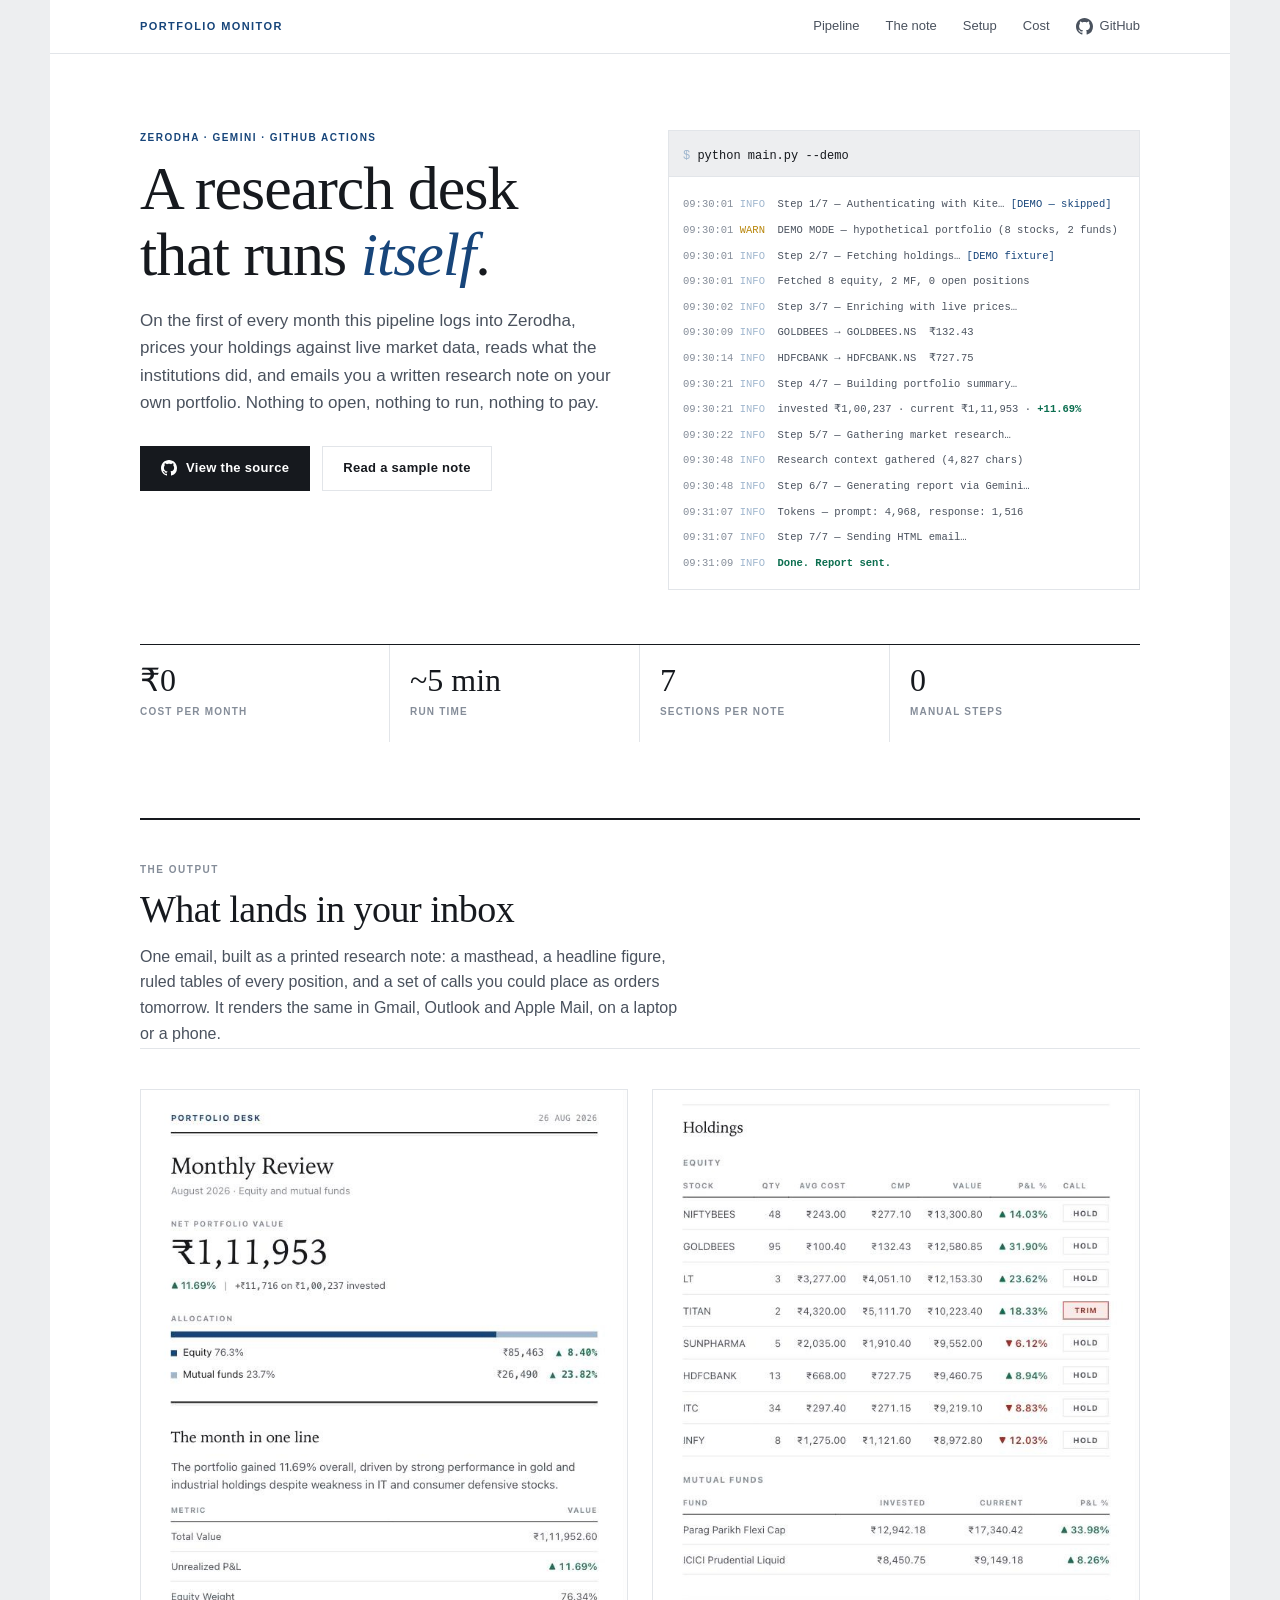
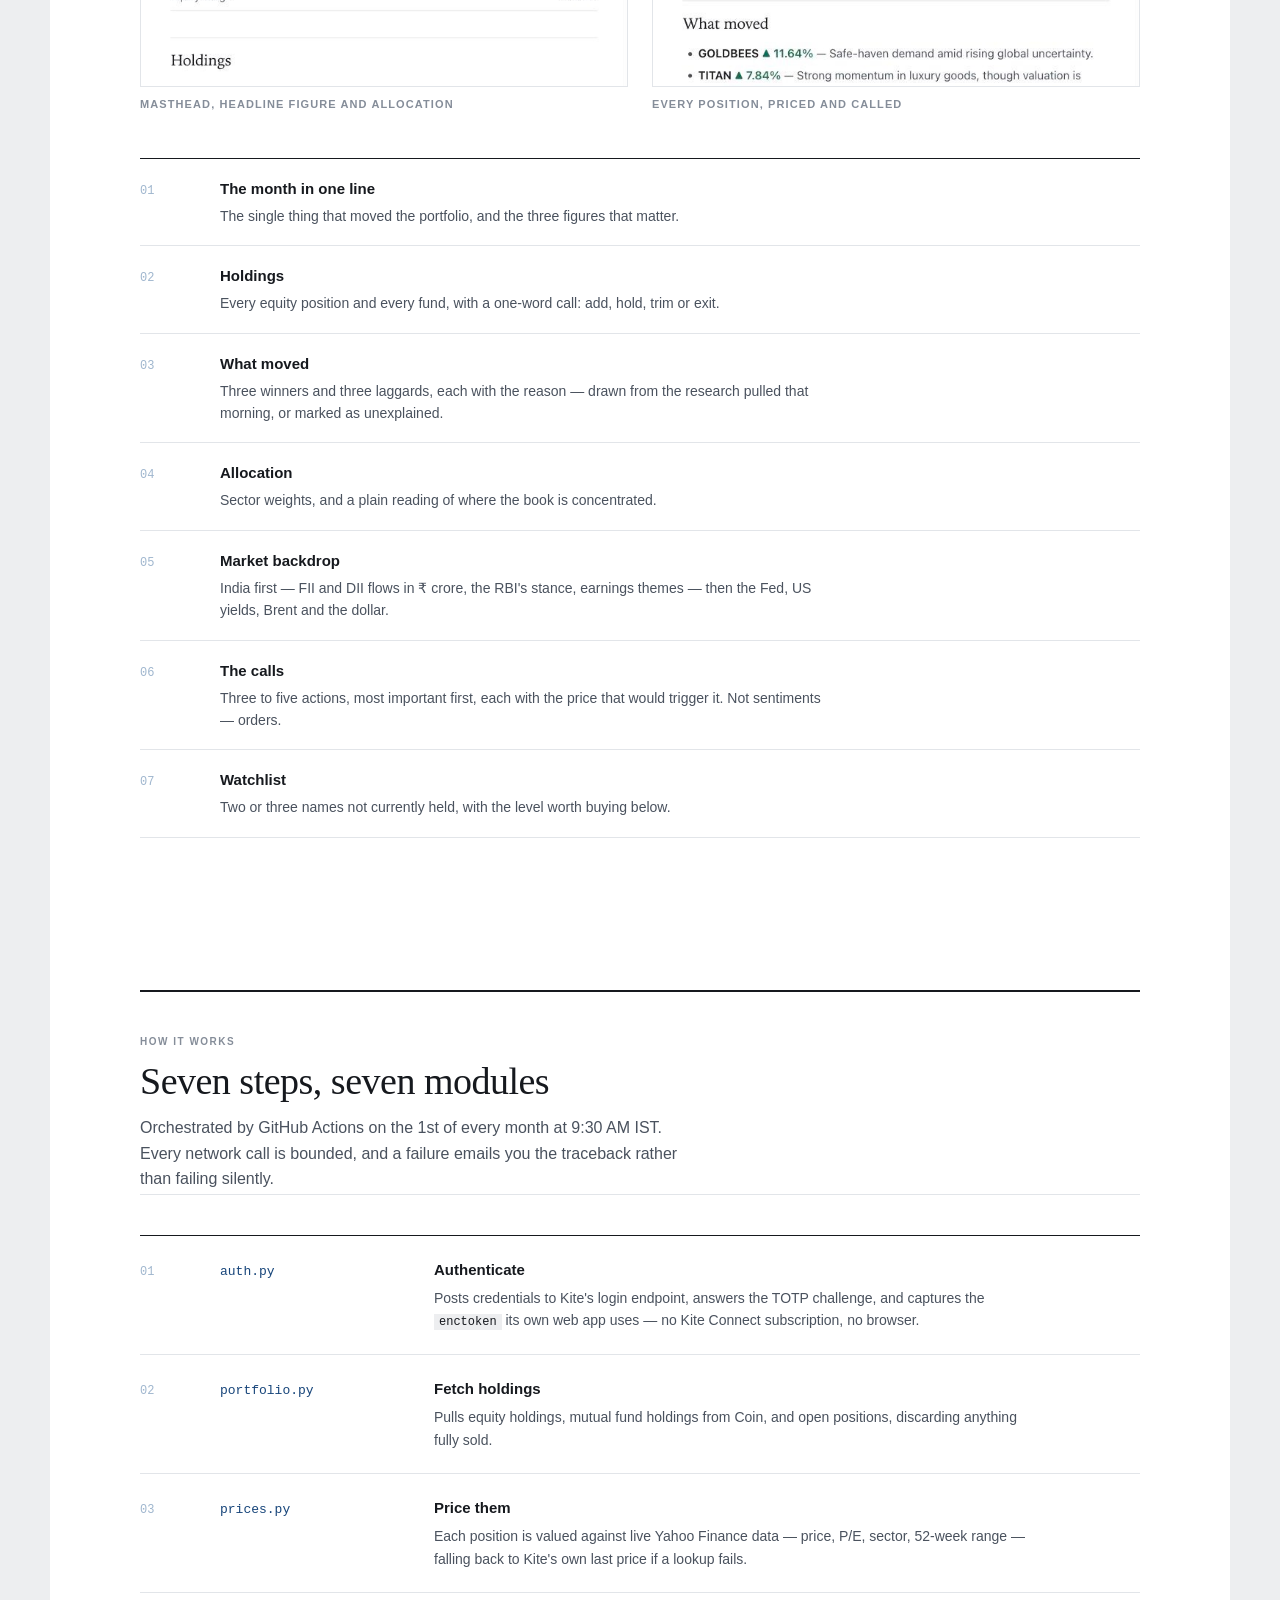
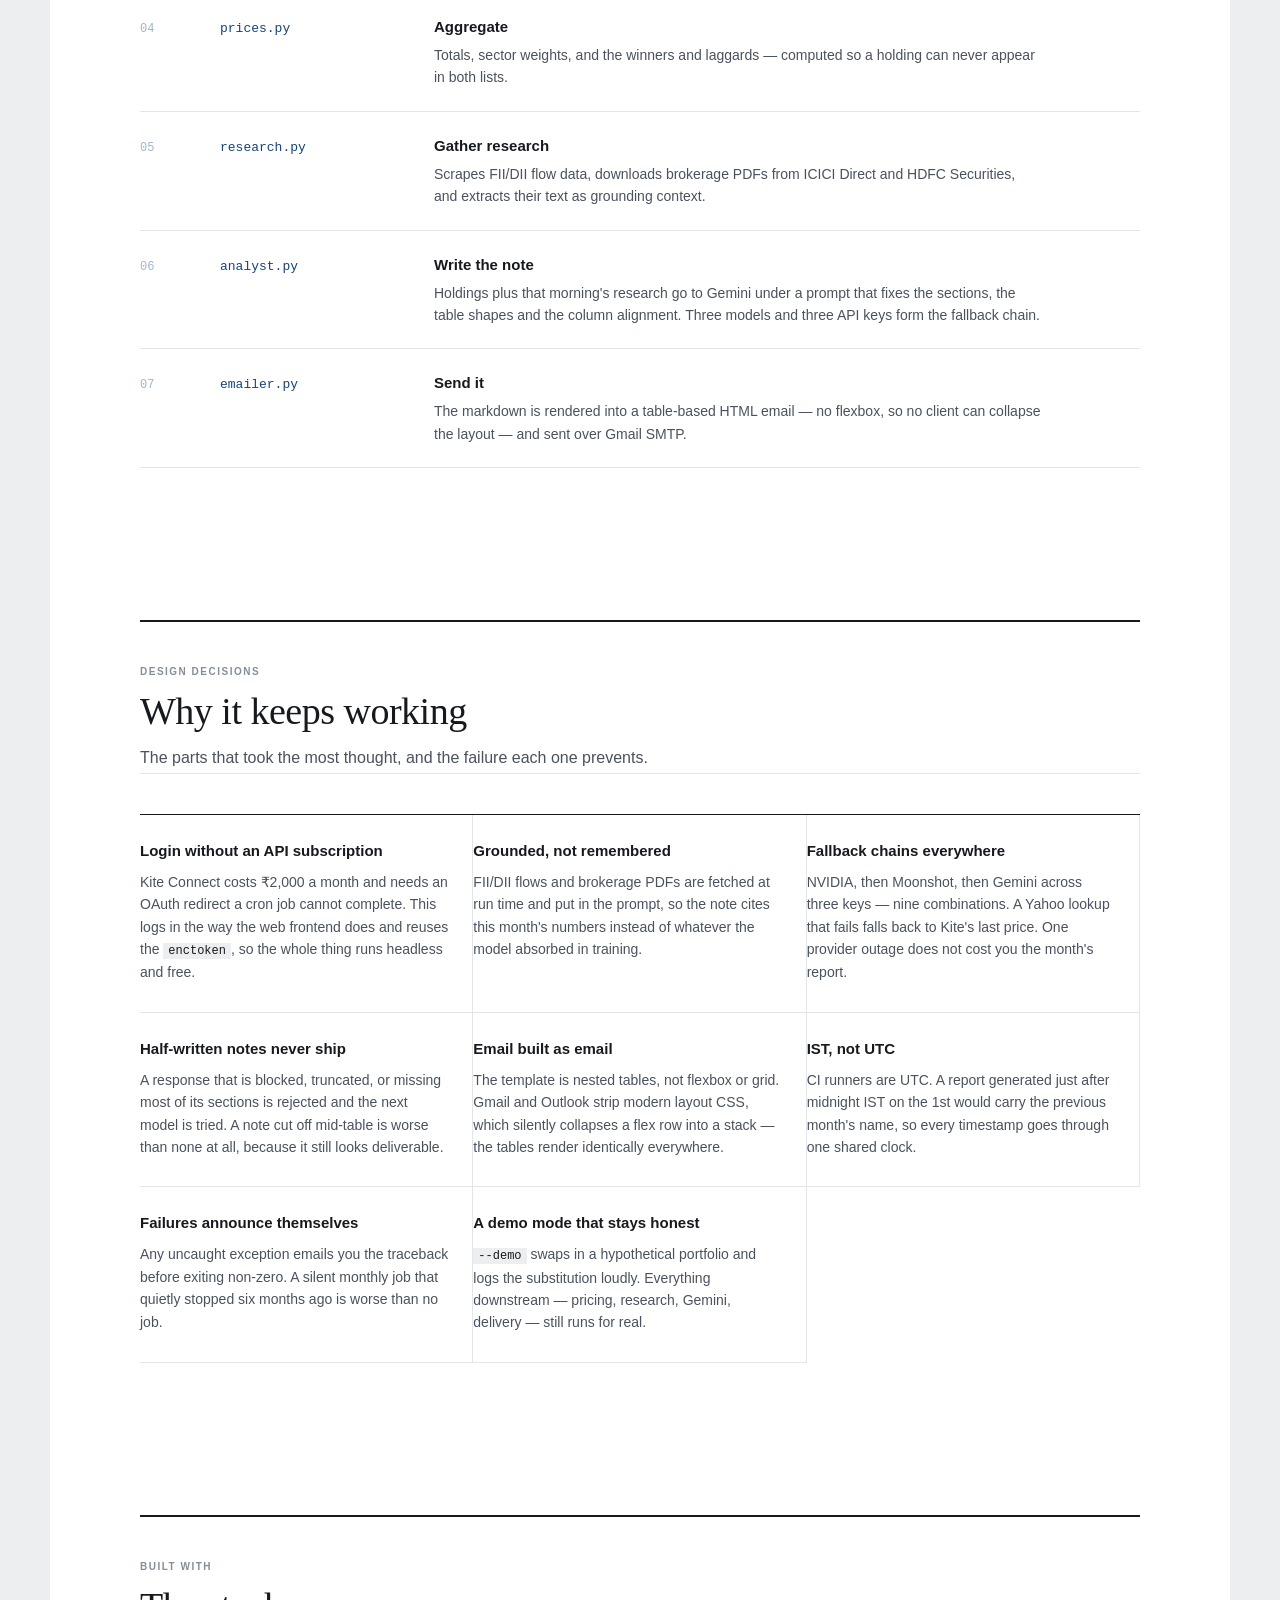
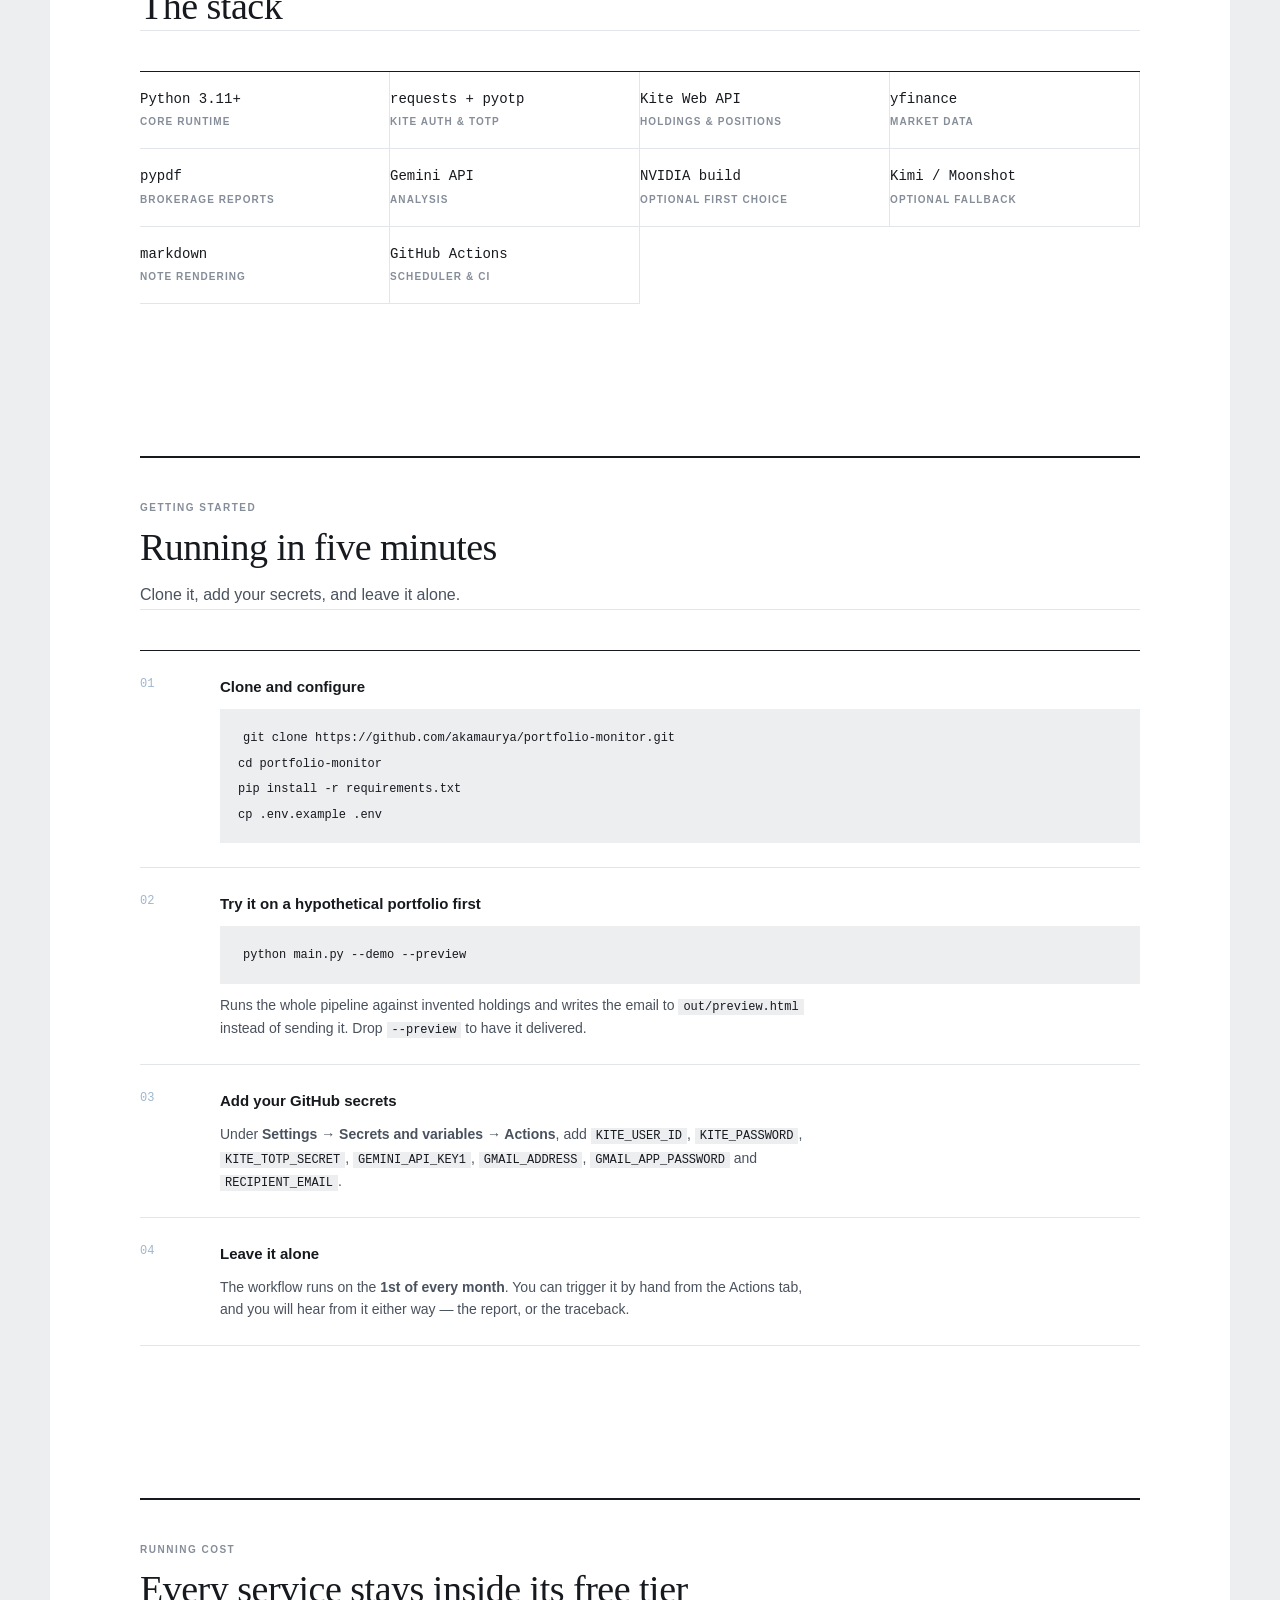
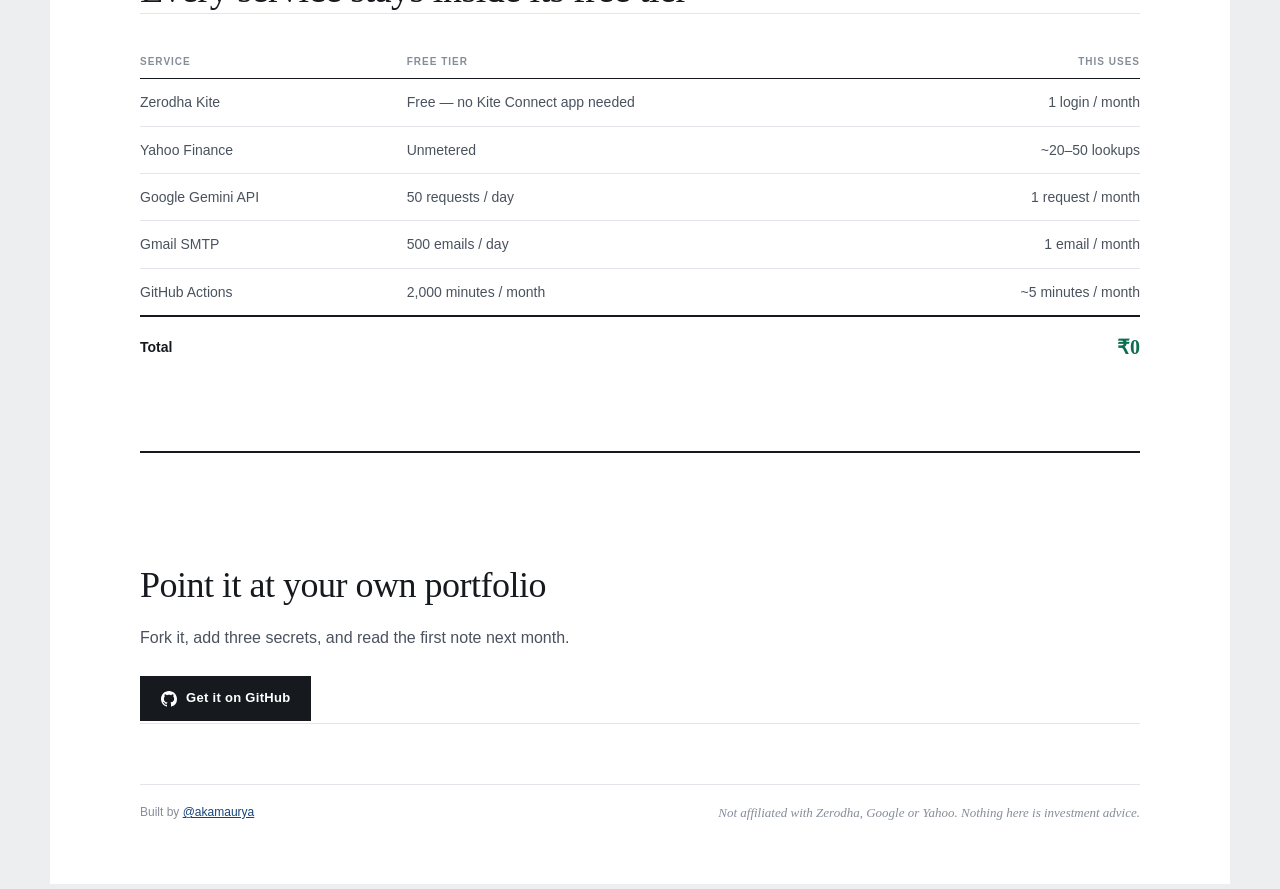
==== commit 8c199a12: "feat: try NVIDIA (kimi-k3) first in the report LLM chain NVIDIA and Moonshot both speak OpenAI chat-" ====
--- a/docs/index.html
+++ b/docs/index.html
@@ -275,7 +275,7 @@
         </div>
         <div class="feature-card">
           <h3>Fallback chains everywhere</h3>
-          <p>Kimi first when configured, then three Gemini models across three API keys; a Yahoo lookup that fails falls back to Kite's last price. One rate limit does not cost you the month's report.</p>
+          <p>NVIDIA, then Moonshot, then Gemini across three keys — nine combinations. A Yahoo lookup that fails falls back to Kite's last price. One provider outage does not cost you the month's report.</p>
         </div>
         <div class="feature-card">
           <h3>Half-written notes never ship</h3>
@@ -315,7 +315,8 @@
         <div class="tech-item"><span class="tech-name">yfinance</span><span class="tech-role">Market data</span></div>
         <div class="tech-item"><span class="tech-name">pypdf</span><span class="tech-role">Brokerage reports</span></div>
         <div class="tech-item"><span class="tech-name">Gemini API</span><span class="tech-role">Analysis</span></div>
-        <div class="tech-item"><span class="tech-name">Kimi / Moonshot</span><span class="tech-role">Optional first choice</span></div>
+        <div class="tech-item"><span class="tech-name">NVIDIA build</span><span class="tech-role">Optional first choice</span></div>
+        <div class="tech-item"><span class="tech-name">Kimi / Moonshot</span><span class="tech-role">Optional fallback</span></div>
         <div class="tech-item"><span class="tech-name">markdown</span><span class="tech-role">Note rendering</span></div>
         <div class="tech-item"><span class="tech-name">GitHub Actions</span><span class="tech-role">Scheduler &amp; CI</span></div>
       </div>
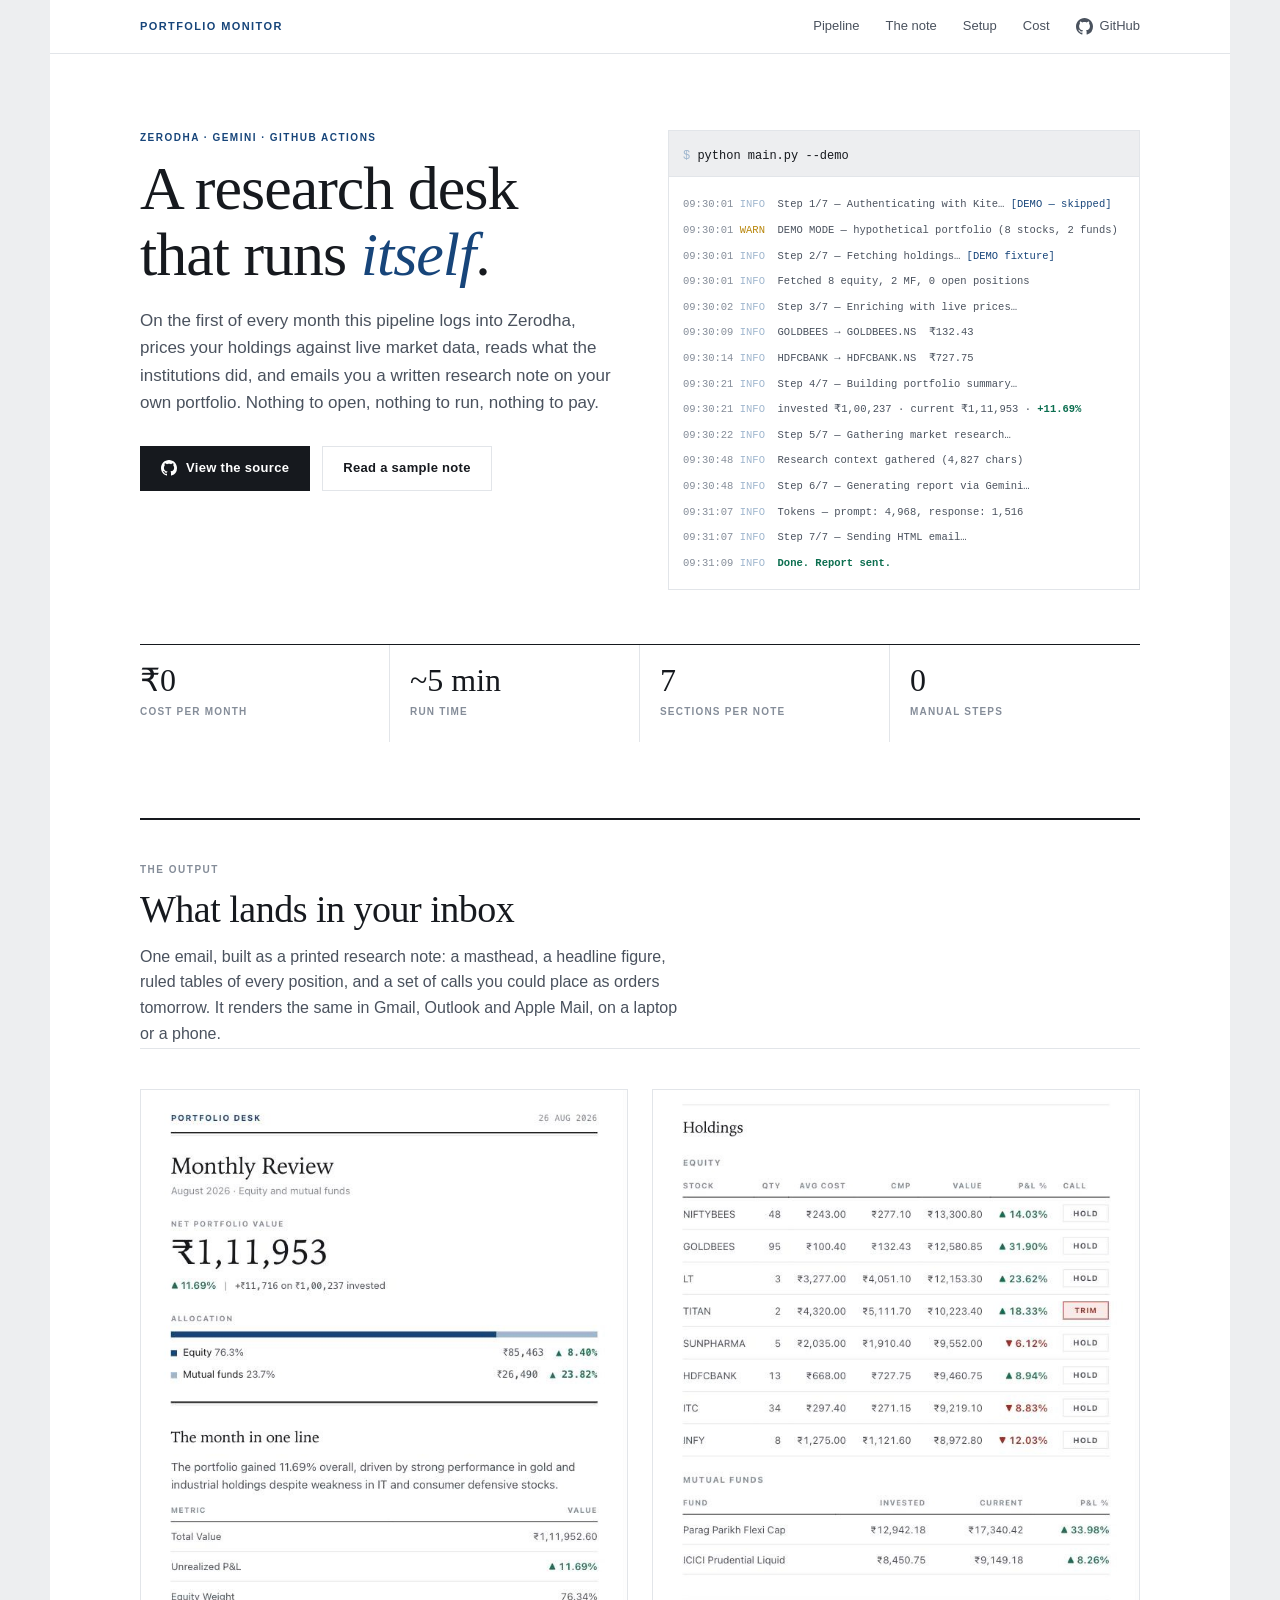
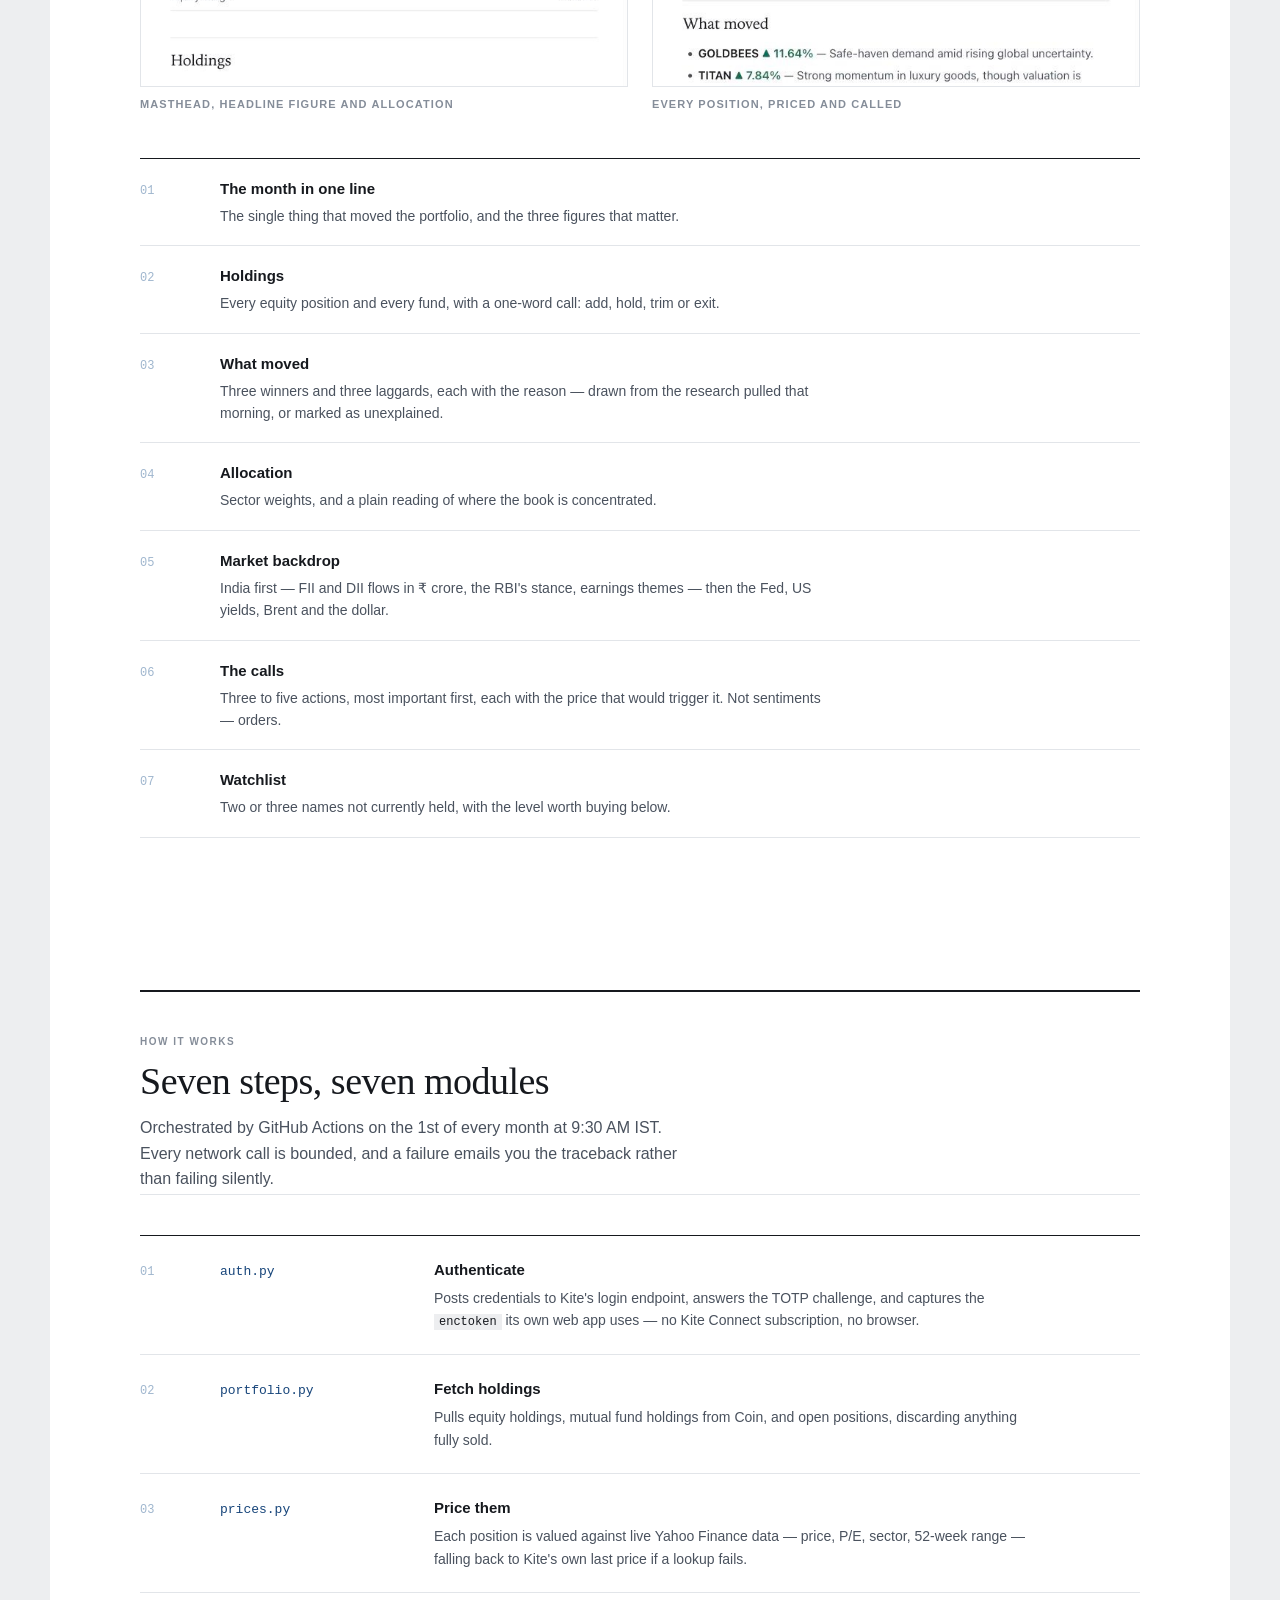
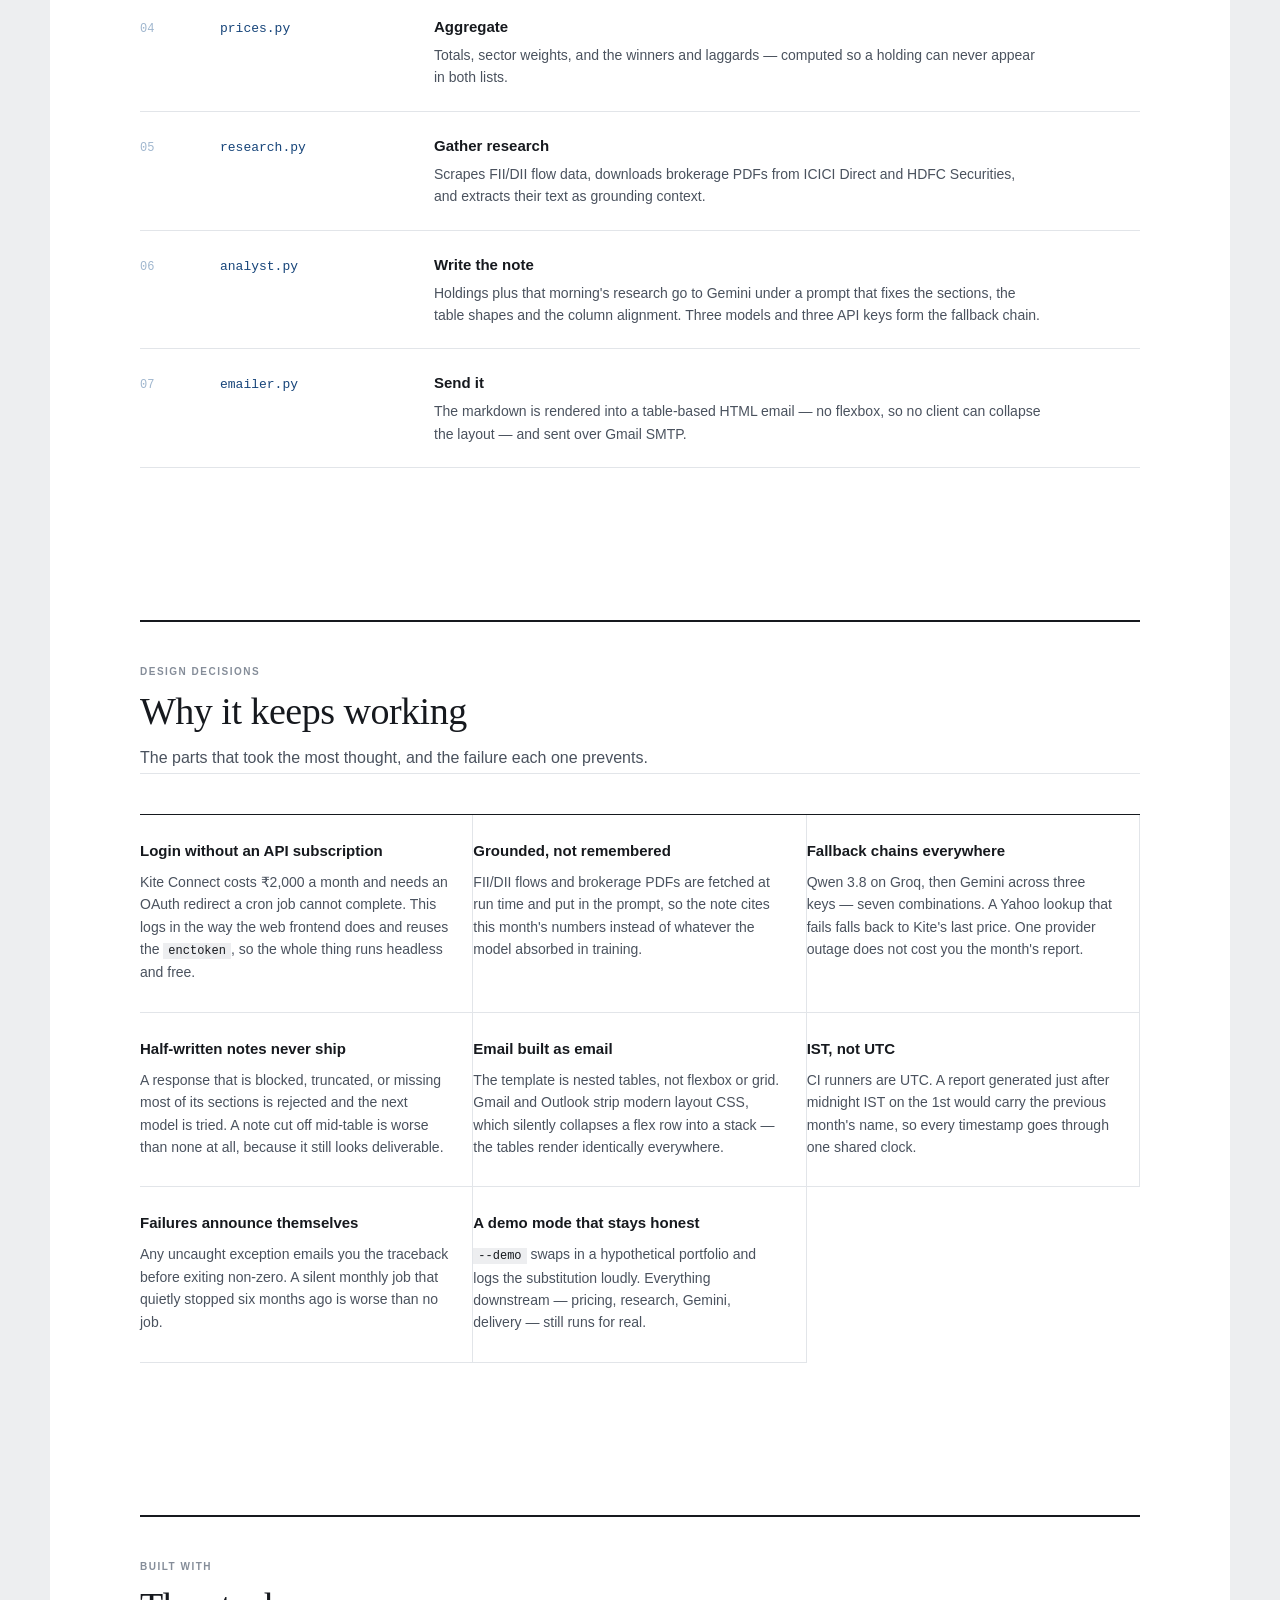
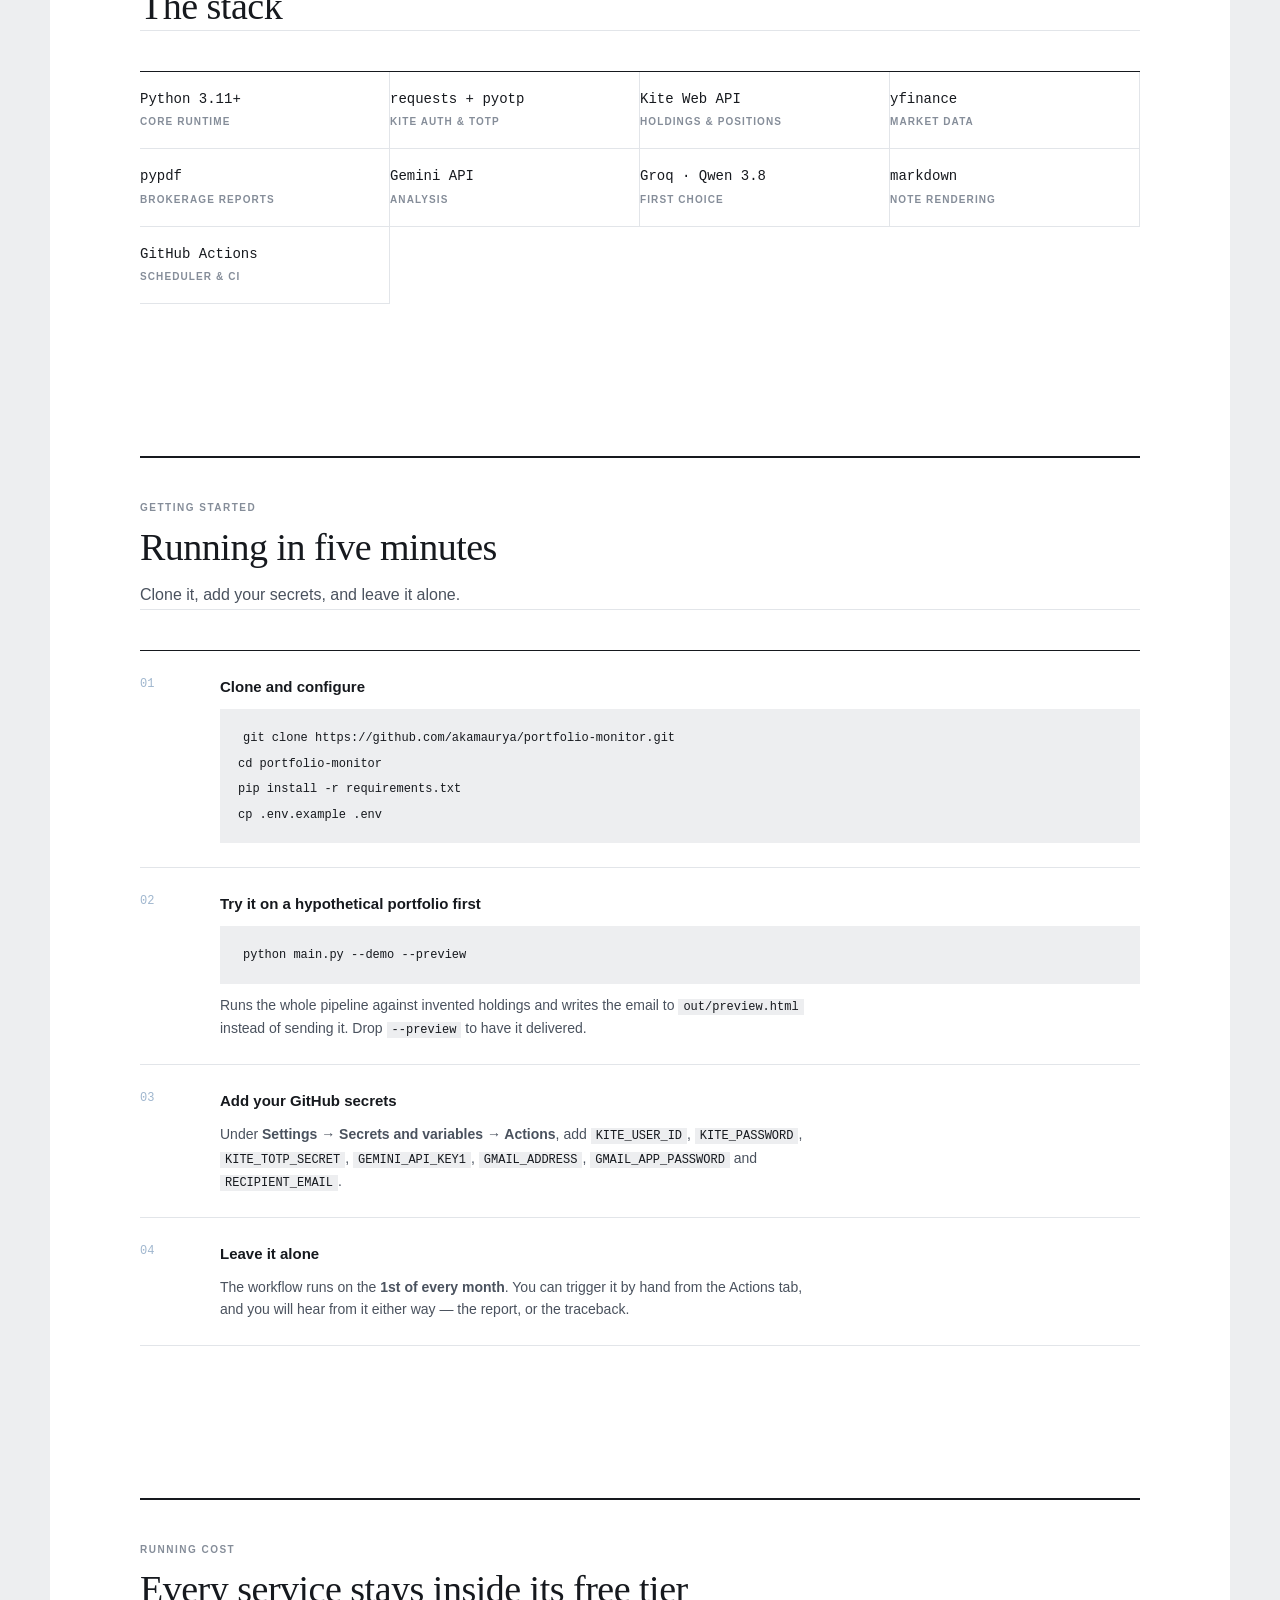
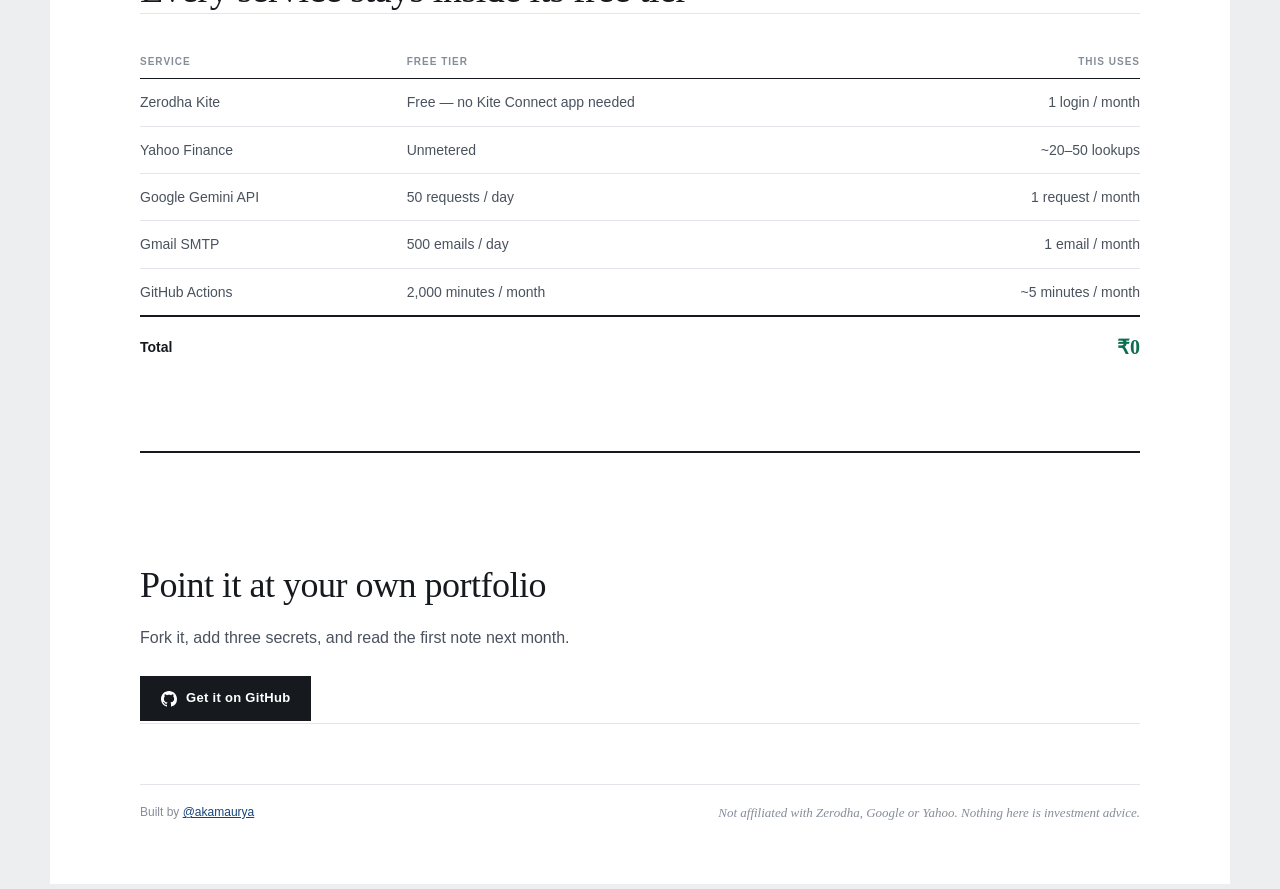
==== commit ed89c0db: "feat: Groq-served Qwen 3.8 is the report's first choice, drop Kimi qwen/qwen3.8-27b on Groq replaces" ====
--- a/docs/index.html
+++ b/docs/index.html
@@ -275,7 +275,7 @@
         </div>
         <div class="feature-card">
           <h3>Fallback chains everywhere</h3>
-          <p>NVIDIA, then Moonshot, then Gemini across three keys — nine combinations. A Yahoo lookup that fails falls back to Kite's last price. One provider outage does not cost you the month's report.</p>
+          <p>Qwen 3.8 on Groq, then Gemini across three keys — seven combinations. A Yahoo lookup that fails falls back to Kite's last price. One provider outage does not cost you the month's report.</p>
         </div>
         <div class="feature-card">
           <h3>Half-written notes never ship</h3>
@@ -315,8 +315,7 @@
         <div class="tech-item"><span class="tech-name">yfinance</span><span class="tech-role">Market data</span></div>
         <div class="tech-item"><span class="tech-name">pypdf</span><span class="tech-role">Brokerage reports</span></div>
         <div class="tech-item"><span class="tech-name">Gemini API</span><span class="tech-role">Analysis</span></div>
-        <div class="tech-item"><span class="tech-name">NVIDIA build</span><span class="tech-role">Optional first choice</span></div>
-        <div class="tech-item"><span class="tech-name">Kimi / Moonshot</span><span class="tech-role">Optional fallback</span></div>
+        <div class="tech-item"><span class="tech-name">Groq · Qwen 3.8</span><span class="tech-role">First choice</span></div>
         <div class="tech-item"><span class="tech-name">markdown</span><span class="tech-role">Note rendering</span></div>
         <div class="tech-item"><span class="tech-name">GitHub Actions</span><span class="tech-role">Scheduler &amp; CI</span></div>
       </div>
